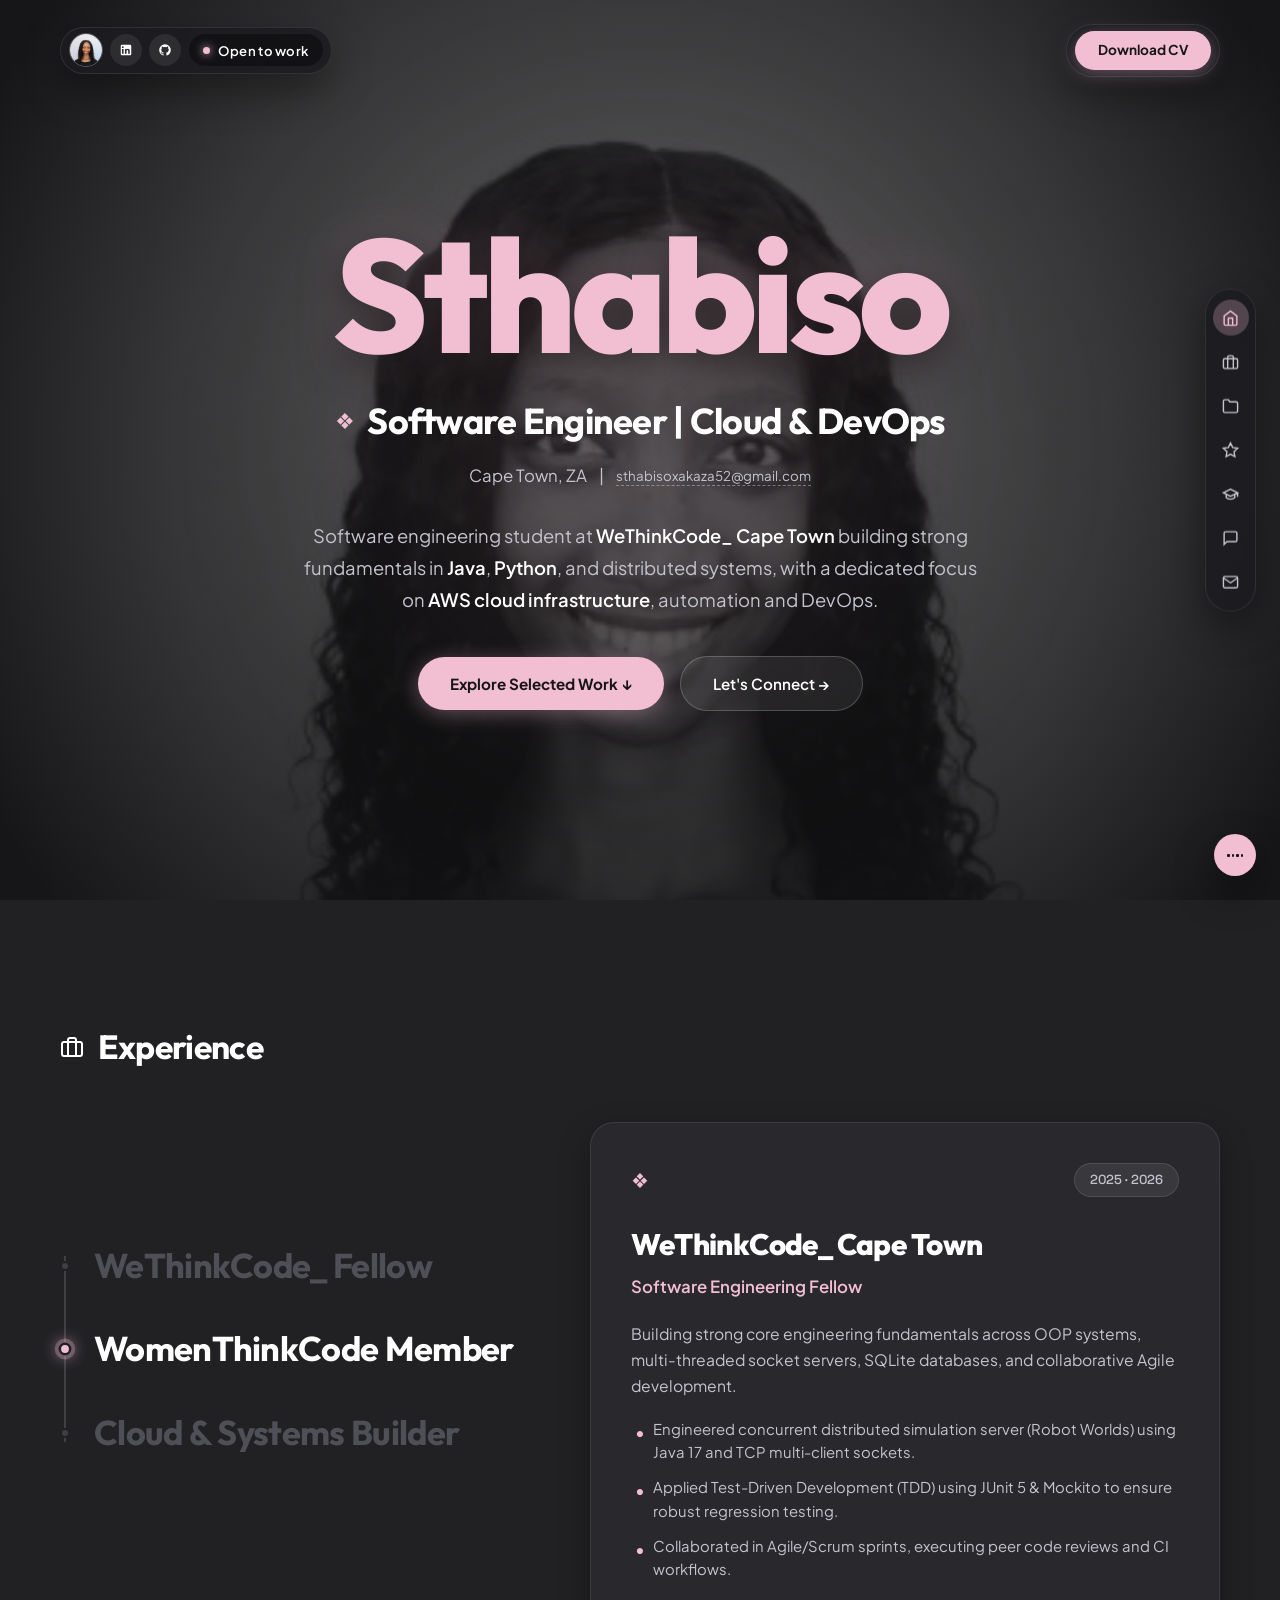
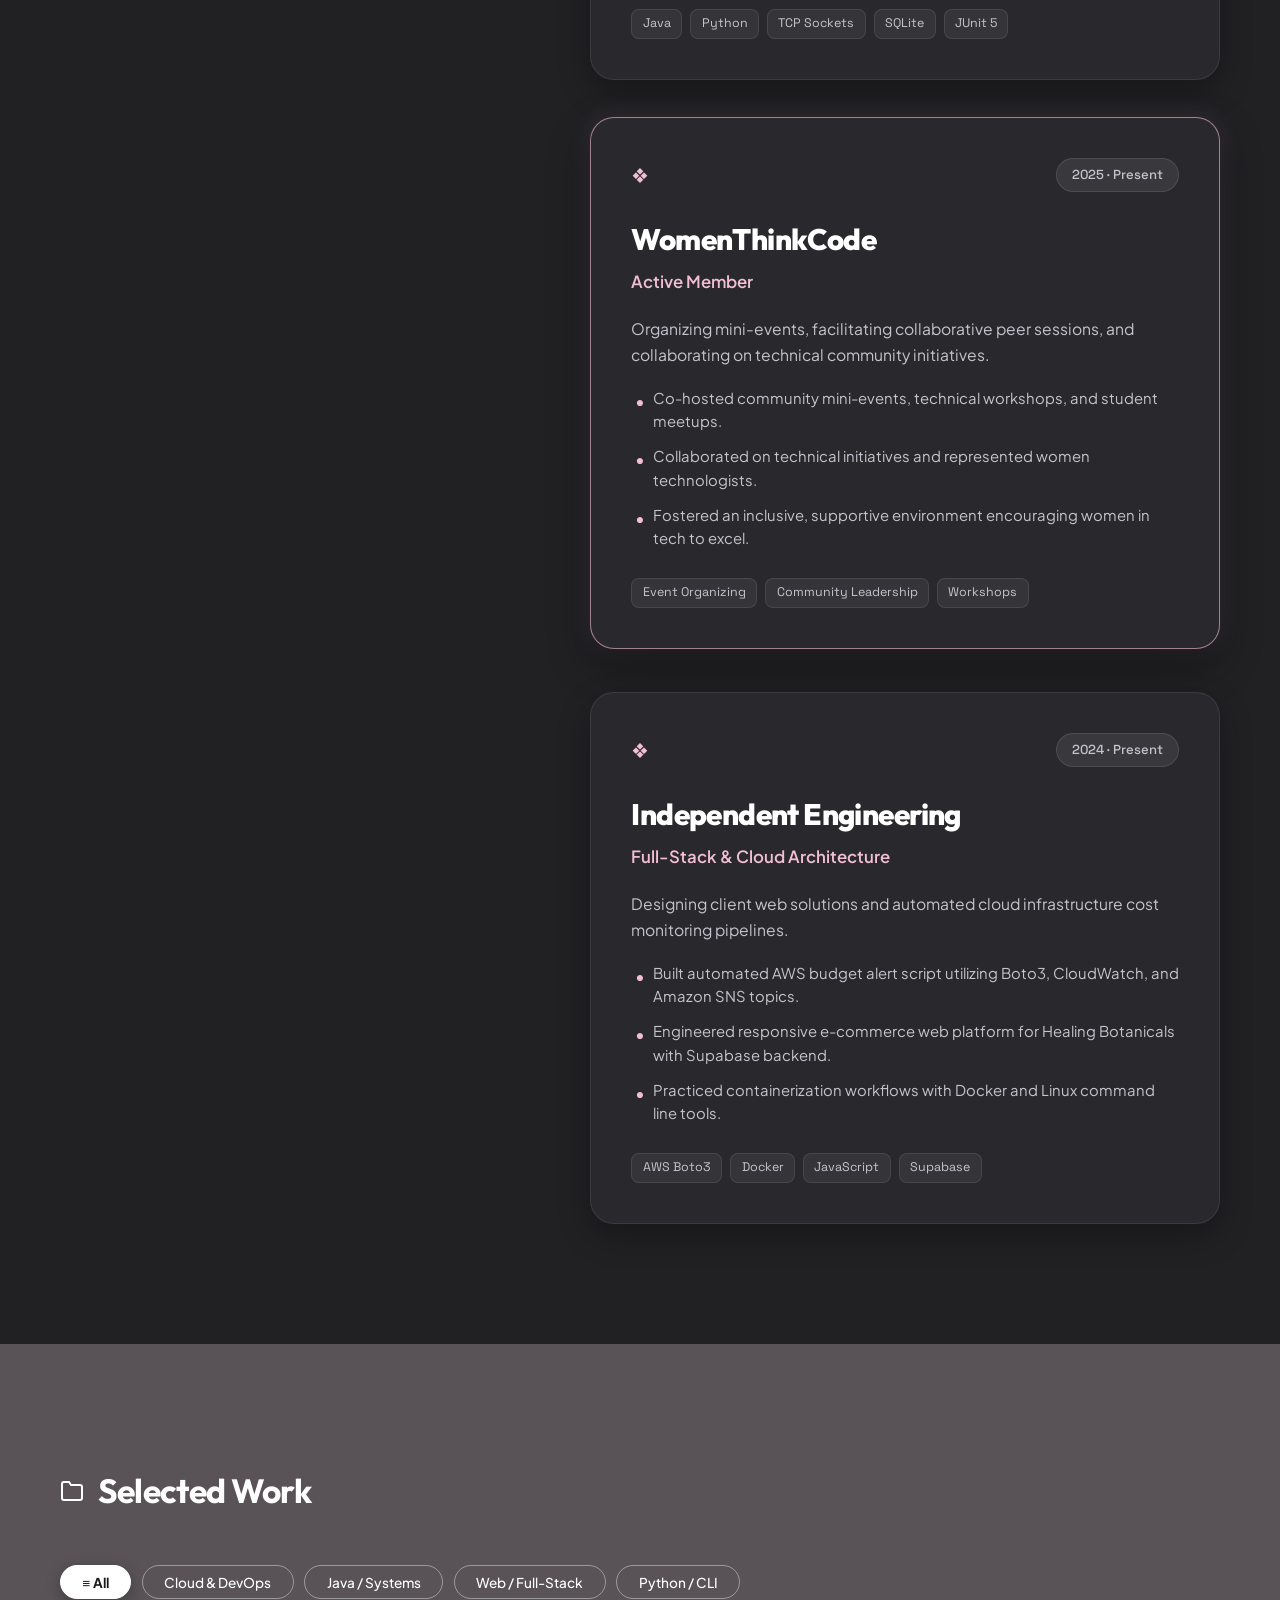
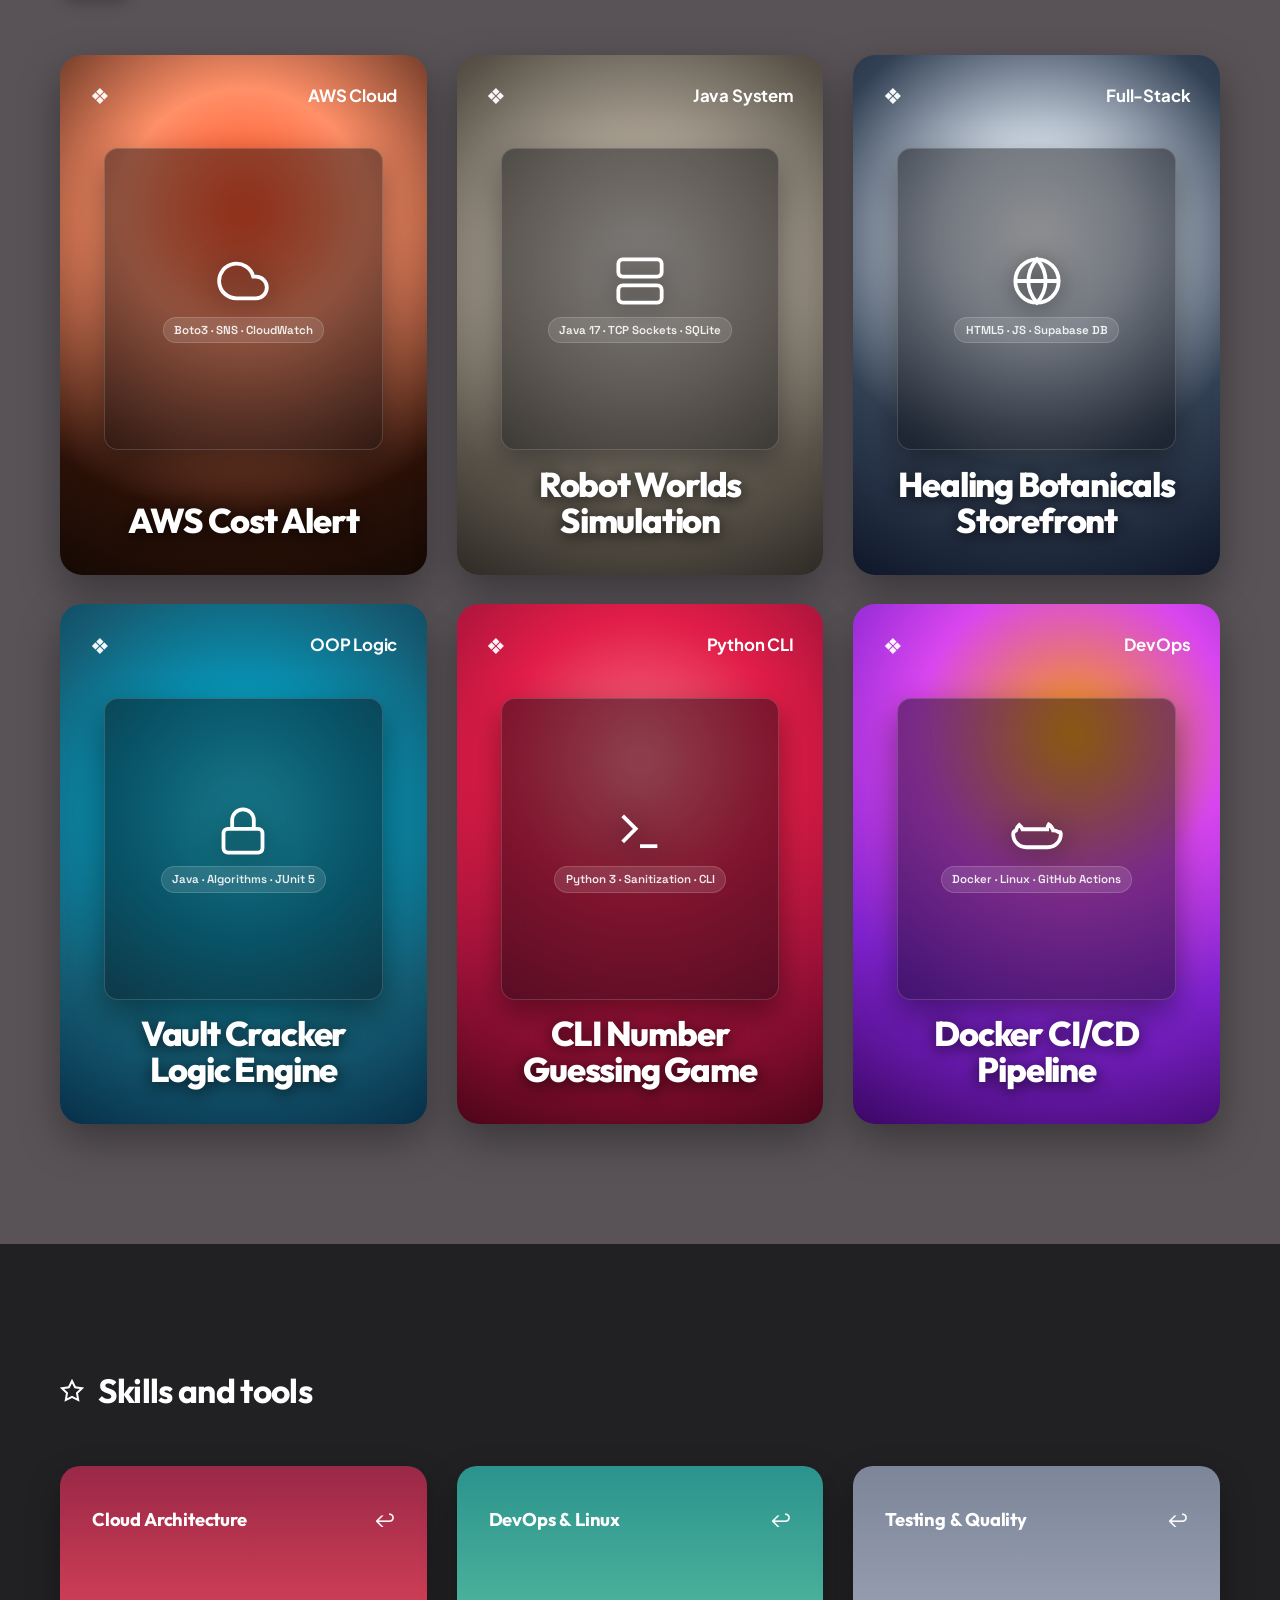
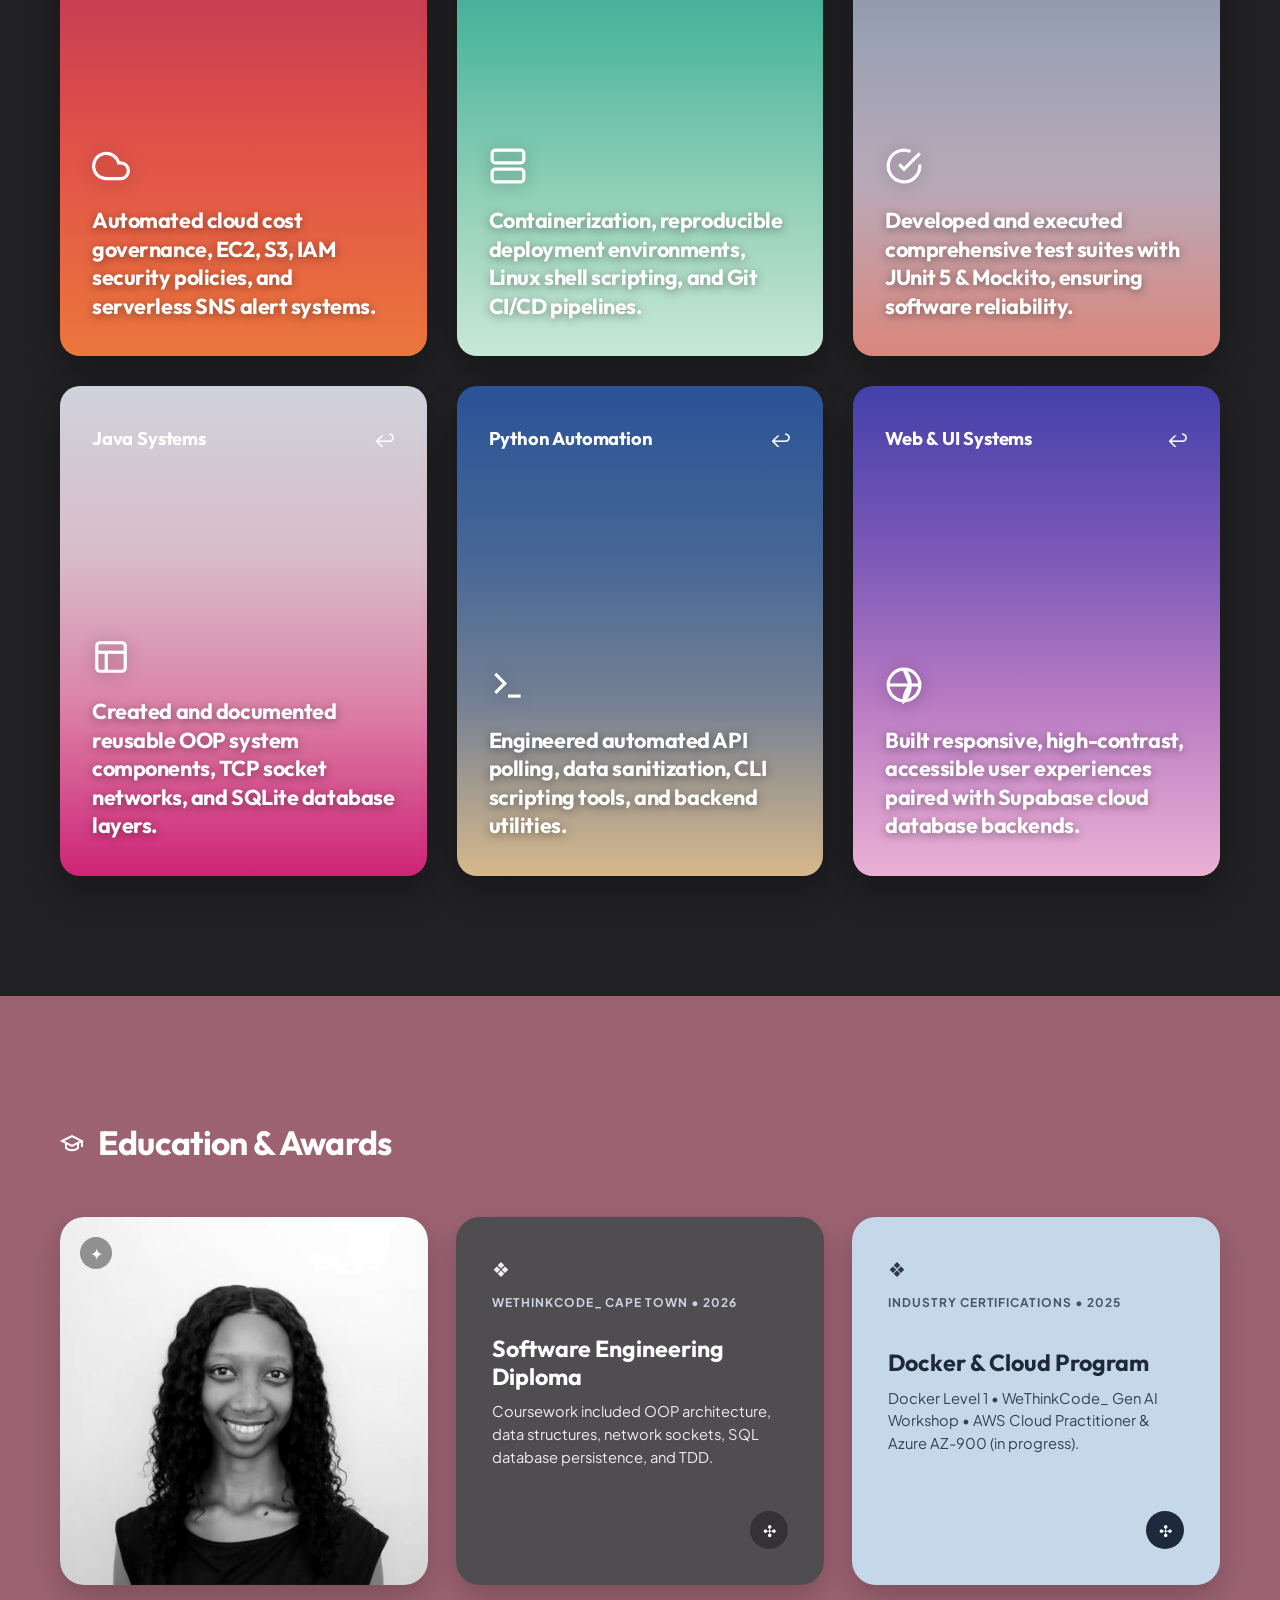
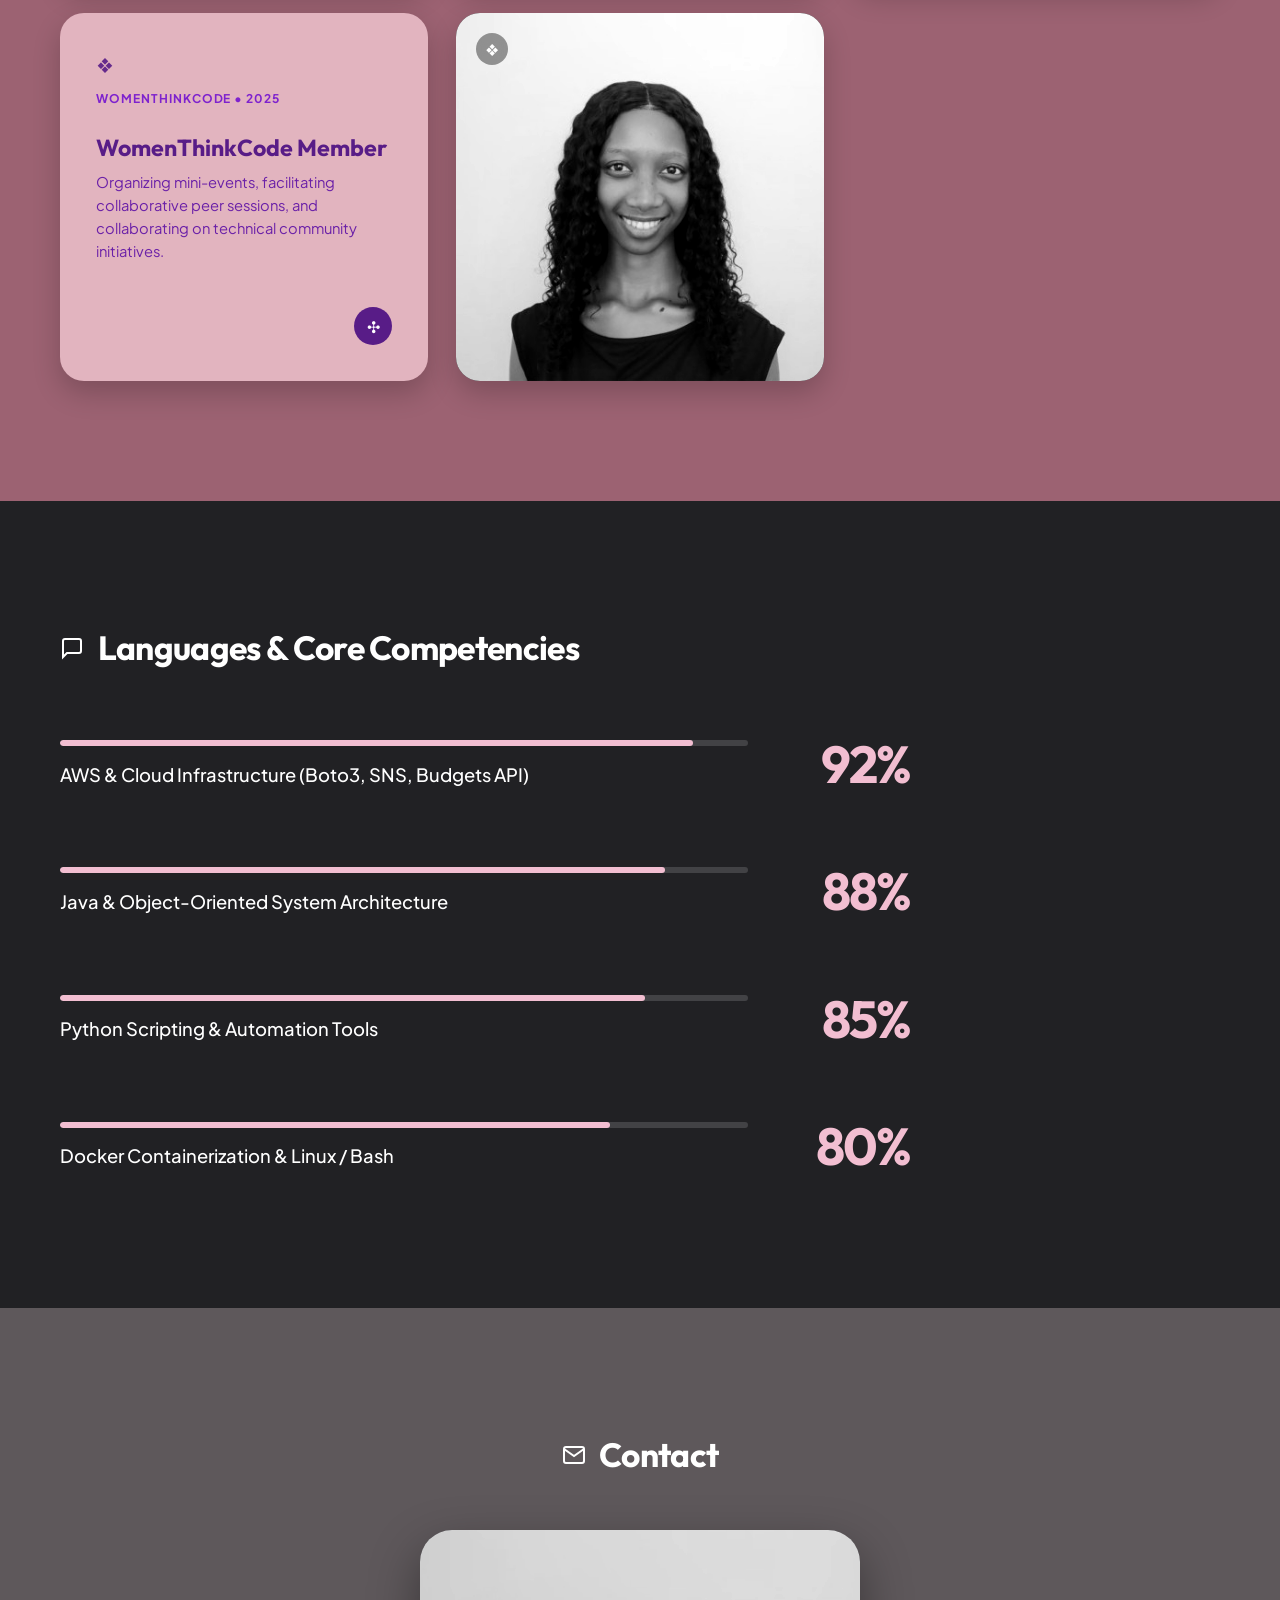
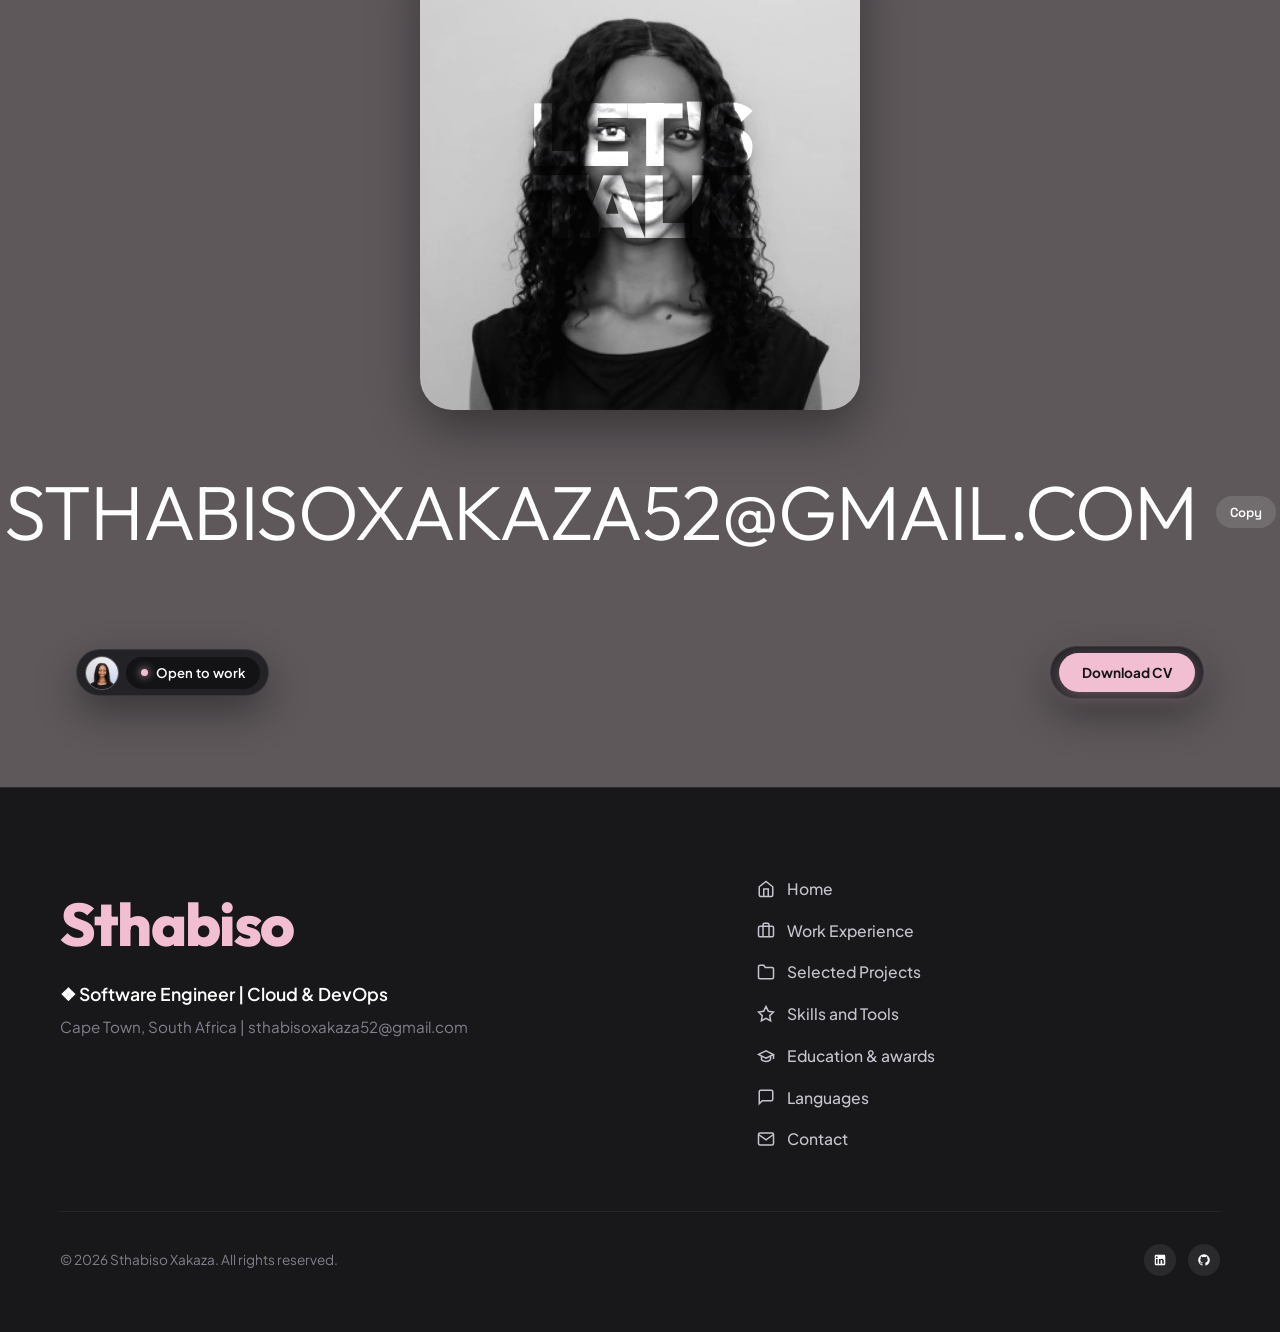
==== new-site/index.html @ d65db17c "updated portfolio" ====
<!DOCTYPE html>
<html lang="en">
<head>
  <meta charset="UTF-8">
  <meta name="viewport" content="width=device-width, initial-scale=1.0">
  <title>Sthabiso Xakaza | Software Engineer & Cloud Developer</title>
  <meta name="description" content="Portfolio of Sthabiso Xakaza - Software Engineer specializing in Cloud Infrastructure, AWS, Java Systems and DevOps automation. Based in Cape Town, South Africa.">
  
  <link rel="stylesheet" href="css/variables.css">
  <link rel="stylesheet" href="css/layout.css">
  <link rel="stylesheet" href="css/hero.css">
  <link rel="stylesheet" href="css/experience.css">
  <link rel="stylesheet" href="css/projects.css">
  <link rel="stylesheet" href="css/skills.css">
  <link rel="stylesheet" href="css/education.css">
  <link rel="stylesheet" href="css/contact.css">
  <link rel="stylesheet" href="css/modal.css">
</head>
<body>

  <!-- Floating Top Navigation matching ref-imgs -->
  <nav class="floating-top-nav" aria-label="Main Navigation">
    <div class="nav-pill-left">
      <a href="#hero" class="nav-avatar-link" title="Sthabiso Xakaza">
        <img src="my-imgs/Linkedin pic.jpg" alt="Sthabiso Xakaza" class="nav-avatar-img">
      </a>
      <a href="https://www.linkedin.com/in/sthabiso-xakaza-390000353" target="_blank" rel="noopener noreferrer" class="nav-circle-btn" title="LinkedIn" aria-label="LinkedIn">
        <svg viewBox="0 0 24 24" fill="currentColor"><path d="M19 3a2 2 0 0 1 2 2v14a2 2 0 0 1-2 2H5a2 2 0 0 1-2-2V5a2 2 0 0 1 2-2h14m-.5 15.5v-5.3a3.26 3.26 0 0 0-3.26-3.26c-.85 0-1.84.52-2.28 1.3v-1.11h-2.79v8.37h2.79v-4.93c0-.77.62-1.4 1.39-1.4a1.4 1.4 0 0 1 1.4 1.4v4.93h2.75M6.46 8.76a1.64 1.64 0 1 0 0-3.28 1.64 1.64 0 0 0 0 3.28m1.39 9.74v-8.37H5.07v8.37h2.78z"/></svg>
      </a>
      <a href="https://www.github.com/sthabisoxakaza52" target="_blank" rel="noopener noreferrer" class="nav-circle-btn" title="GitHub" aria-label="GitHub">
        <svg viewBox="0 0 24 24" fill="currentColor"><path d="M12 2A10 10 0 0 0 2 12c0 4.42 2.87 8.17 6.84 9.5.5.08.66-.23.66-.5v-1.69c-2.77.6-3.36-1.34-3.36-1.34-.46-1.16-1.11-1.47-1.11-1.47-.91-.62.07-.6.07-.6 1 .07 1.53 1.03 1.53 1.03.87 1.52 2.34 1.07 2.91.83.1-.65.35-1.09.63-1.34-2.22-.25-4.55-1.11-4.55-4.92 0-1.11.38-2 1.03-2.71-.1-.25-.45-1.29.1-2.64 0 0 .84-.27 2.75 1.02.79-.22 1.65-.33 2.5-.33.85 0 1.71.11 2.5.33 1.91-1.29 2.75-1.02 2.75-1.02.55 1.35.2 2.39.1 2.64.65.71 1.03 1.6 1.03 2.71 0 3.82-2.34 4.66-4.57 4.91.36.31.69.92.69 1.85V21c0 .27.16.59.67.5C19.14 20.16 22 16.42 22 12A10 10 0 0 0 12 2z"/></svg>
      </a>
      <div class="status-pill">
        <span class="status-dot"></span>
        <span>Open to work</span>
      </div>
    </div>

    <div class="nav-pill-right">
      <a href="cv/Sthabiso_Alondwe_Xakaza_CV (2).pdf" download="Sthabiso_Xakaza_CV.pdf" class="btn-cv-download" id="top-download-cv">
        <span>Download CV</span>
      </a>
    </div>
  </nav>

  <!-- Right Floating Vertical Dock matching ref-imgs -->
  <aside class="floating-vertical-dock" aria-label="Quick Page Navigation">
    <a href="#hero" class="dock-item active" aria-label="Hero">
      <svg viewBox="0 0 24 24" fill="none" stroke="currentColor" stroke-width="2"><path d="M3 9l9-7 9 7v11a2 2 0 0 1-2 2H5a2 2 0 0 1-2-2z"></path><polyline points="9 22 9 12 15 12 15 22"></polyline></svg>
      <span class="dock-tooltip">Home</span>
    </a>
    <a href="#experience" class="dock-item" aria-label="Experience">
      <svg viewBox="0 0 24 24" fill="none" stroke="currentColor" stroke-width="2"><rect x="2" y="7" width="20" height="14" rx="2" ry="2"></rect><path d="M16 21V5a2 2 0 0 0-2-2h-4a2 2 0 0 0-2 2v16"></path></svg>
      <span class="dock-tooltip">Work Experience</span>
    </a>
    <a href="#projects" class="dock-item" aria-label="Selected Work">
      <svg viewBox="0 0 24 24" fill="none" stroke="currentColor" stroke-width="2"><path d="M22 19a2 2 0 0 1-2 2H4a2 2 0 0 1-2-2V5a2 2 0 0 1 2-2h5l2 3h9a2 2 0 0 1 2 2z"></path></svg>
      <span class="dock-tooltip">Selected Projects</span>
    </a>
    <a href="#skills" class="dock-item" aria-label="Skills & Tools">
      <svg viewBox="0 0 24 24" fill="none" stroke="currentColor" stroke-width="2"><polygon points="12 2 15.09 8.26 22 9.27 17 14.14 18.18 21.02 12 17.77 5.82 21.02 7 14.14 2 9.27 8.91 8.26 12 2"></polygon></svg>
      <span class="dock-tooltip">Skills and Tools</span>
    </a>
    <a href="#education" class="dock-item" aria-label="Education & Awards">
      <svg viewBox="0 0 24 24" fill="none" stroke="currentColor" stroke-width="2"><path d="M22 10v6M2 10l10-5 10 5-10 5z"></path><path d="M6 12v5c3 3 9 3 12 0v-5"></path></svg>
      <span class="dock-tooltip">Education and awards</span>
    </a>
    <a href="#languages" class="dock-item" aria-label="Languages">
      <svg viewBox="0 0 24 24" fill="none" stroke="currentColor" stroke-width="2"><path d="M21 15a2 2 0 0 1-2 2H7l-4 4V5a2 2 0 0 1 2-2h14a2 2 0 0 1 2 2z"></path></svg>
      <span class="dock-tooltip">Languages</span>
    </a>
    <a href="#contact" class="dock-item" aria-label="Contact">
      <svg viewBox="0 0 24 24" fill="none" stroke="currentColor" stroke-width="2"><path d="M4 4h16c1.1 0 2 .9 2 2v12c0 1.1-.9 2-2 2H4c-1.1 0-2-.9-2-2V6c0-1.1.9-2 2-2z"></path><polyline points="22,6 12,13 2,6"></polyline></svg>
      <span class="dock-tooltip">Contact</span>
    </a>
  </aside>

  <!-- Bottom Floating Audio Equalizer -->
  <button id="ambient-audio-btn" class="floating-bottom-ctrl audio-muted" title="Play Ambient Sound" aria-label="Toggle Sound">
    <div class="audio-waves">
      <div class="audio-bar"></div>
      <div class="audio-bar"></div>
      <div class="audio-bar"></div>
      <div class="audio-bar"></div>
    </div>
  </button>

  <div class="page-wrapper">
    
    <!-- 1. Hero Section -->
    <section id="hero" class="hero-section section-hero">
      <div class="hero-portrait-bg">
        <img src="my-imgs/Linkedin pic.jpg" alt="Sthabiso Xakaza">
      </div>
      <div class="hero-ambient-glow"></div>
      <div class="content-container">
        <div class="hero-content">
          <h1 class="hero-brand-title">Sthabiso</h1>
          <div class="hero-role-line">
            <span class="hero-motif-star">❖</span>
            <h2 class="hero-role-text">Software Engineer | Cloud & DevOps</h2>
          </div>
          <div class="hero-location-line">
            <span>Cape Town, ZA</span>
            <span>|</span>
            <button class="hero-email-btn copy-email-btn" title="Click to copy email">sthabisoxakaza52@gmail.com</button>
          </div>
          <p class="hero-desc">
            Software engineering student at <strong>WeThinkCode_ Cape Town</strong> building strong fundamentals in <strong>Java</strong>, <strong>Python</strong>, and distributed systems, with a dedicated focus on <strong>AWS cloud infrastructure</strong>, automation and DevOps.
          </p>
          <div class="hero-cta-row">
            <a href="#projects" class="btn-hero-solid">Explore Selected Work ↓</a>
            <a href="#contact" class="btn-hero-outline">Let's Connect →</a>
          </div>
        </div>
      </div>
    </section>

    <!-- 2. Experience Section -->
    <section id="experience" class="section-experience">
      <div class="content-container">
        <div class="section-header">
          <span class="section-icon">
            <svg viewBox="0 0 24 24"><rect x="2" y="7" width="20" height="14" rx="2" ry="2"></rect><path d="M16 21V5a2 2 0 0 0-2-2h-4a2 2 0 0 0-2 2v16"></path></svg>
          </span>
          <h2 class="section-title">Experience</h2>
        </div>

        <div class="experience-grid-layout">
          <!-- Left Connected Timeline Rail -->
          <div class="exp-timeline-wrapper">
            <div class="exp-timeline-rail"></div>
            <div class="exp-roles-list">
              <button class="exp-role-item active" data-target-card="exp-wtc">
                <span class="exp-role-dot"></span>
                <span class="exp-role-title">WeThinkCode_ Fellow</span>
              </button>
              <button class="exp-role-item" data-target-card="exp-women">
                <span class="exp-role-dot"></span>
                <span class="exp-role-title">WomenThinkCode Member</span>
              </button>
              <button class="exp-role-item" data-target-card="exp-cloud">
                <span class="exp-role-dot"></span>
                <span class="exp-role-title">Cloud & Systems Builder</span>
              </button>
            </div>
          </div>

          <!-- Right Cards Column -->
          <div class="exp-cards-container">
            <div id="exp-wtc" class="exp-card highlighted">
              <div class="exp-card-header">
                <span class="exp-card-motif">❖</span>
                <span class="exp-date-pill">2025 · 2026</span>
              </div>
              <h3 class="exp-company-title">WeThinkCode_ Cape Town</h3>
              <p class="exp-role-subtitle">Software Engineering Fellow</p>
              <p class="exp-desc">Building strong core engineering fundamentals across OOP systems, multi-threaded socket servers, SQLite databases, and collaborative Agile development.</p>
              <ul class="exp-list">
                <li>Engineered concurrent distributed simulation server (Robot Worlds) using Java 17 and TCP multi-client sockets.</li>
                <li>Applied Test-Driven Development (TDD) using JUnit 5 & Mockito to ensure robust regression testing.</li>
                <li>Collaborated in Agile/Scrum sprints, executing peer code reviews and CI workflows.</li>
              </ul>
              <div class="exp-tags-row">
                <span class="exp-tag-pill">Java</span><span class="exp-tag-pill">Python</span><span class="exp-tag-pill">TCP Sockets</span><span class="exp-tag-pill">SQLite</span><span class="exp-tag-pill">JUnit 5</span>
              </div>
            </div>

            <div id="exp-women" class="exp-card">
              <div class="exp-card-header">
                <span class="exp-card-motif">❖</span>
                <span class="exp-date-pill">2025 · Present</span>
              </div>
              <h3 class="exp-company-title">WomenThinkCode</h3>
              <p class="exp-role-subtitle">Active Member</p>
              <p class="exp-desc">Organizing mini-events, facilitating collaborative peer sessions, and collaborating on technical community initiatives.</p>
              <ul class="exp-list">
                <li>Co-hosted community mini-events, technical workshops, and student meetups.</li>
                <li>Collaborated on technical initiatives and represented women technologists.</li>
                <li>Fostered an inclusive, supportive environment encouraging women in tech to excel.</li>
              </ul>
              <div class="exp-tags-row">
                <span class="exp-tag-pill">Event Organizing</span><span class="exp-tag-pill">Community Leadership</span><span class="exp-tag-pill">Workshops</span>
              </div>
            </div>

            <div id="exp-cloud" class="exp-card">
              <div class="exp-card-header">
                <span class="exp-card-motif">❖</span>
                <span class="exp-date-pill">2024 · Present</span>
              </div>
              <h3 class="exp-company-title">Independent Engineering</h3>
              <p class="exp-role-subtitle">Full-Stack & Cloud Architecture</p>
              <p class="exp-desc">Designing client web solutions and automated cloud infrastructure cost monitoring pipelines.</p>
              <ul class="exp-list">
                <li>Built automated AWS budget alert script utilizing Boto3, CloudWatch, and Amazon SNS topics.</li>
                <li>Engineered responsive e-commerce web platform for Healing Botanicals with Supabase backend.</li>
                <li>Practiced containerization workflows with Docker and Linux command line tools.</li>
              </ul>
              <div class="exp-tags-row">
                <span class="exp-tag-pill">AWS Boto3</span><span class="exp-tag-pill">Docker</span><span class="exp-tag-pill">JavaScript</span><span class="exp-tag-pill">Supabase</span>
              </div>
            </div>
          </div>
        </div>
      </div>
    </section>

    <!-- 3. Selected Work Section -->
    <section id="projects" class="section-projects">
      <div class="content-container">
        <div class="section-header">
          <span class="section-icon">
            <svg viewBox="0 0 24 24"><path d="M22 19a2 2 0 0 1-2 2H4a2 2 0 0 1-2-2V5a2 2 0 0 1 2-2h5l2 3h9a2 2 0 0 1 2 2z"></path></svg>
          </span>
          <h2 class="section-title">Selected Work</h2>
        </div>

        <div class="projects-filter-bar" role="tablist">
          <button class="filter-pill active" data-filter="all">≡ All</button>
          <button class="filter-pill" data-filter="cloud">Cloud & DevOps</button>
          <button class="filter-pill" data-filter="java">Java / Systems</button>
          <button class="filter-pill" data-filter="web">Web / Full-Stack</button>
          <button class="filter-pill" data-filter="python">Python / CLI</button>
        </div>

        <div class="projects-poster-grid" id="projects-grid"></div>
      </div>
    </section>

    <!-- 4. Skills and Tools Section -->
    <section id="skills" class="section-skills">
      <div class="content-container">
        <div class="section-header">
          <span class="section-icon">
            <svg viewBox="0 0 24 24"><polygon points="12 2 15.09 8.26 22 9.27 17 14.14 18.18 21.02 12 17.77 5.82 21.02 7 14.14 2 9.27 8.91 8.26 12 2"></polygon></svg>
          </span>
          <h2 class="section-title">Skills and tools</h2>
        </div>
        <div class="skills-bento-grid" id="skills-grid"></div>
      </div>
    </section>

    <!-- 5. Education & Awards Section -->
    <section id="education" class="section-education">
      <div class="content-container">
        <div class="section-header">
          <span class="section-icon">
            <svg viewBox="0 0 24 24"><path d="M22 10v6M2 10l10-5 10 5-10 5z"></path><path d="M6 12v5c3 3 9 3 12 0v-5"></path></svg>
          </span>
          <h2 class="section-title">Education & Awards</h2>
        </div>

        <div class="edu-bento-grid">
          <div class="edu-card edu-photo-box">
            <div class="edu-photo-motif-badge">✦</div>
            <img src="my-imgs/Linkedin pic.jpg" alt="Sthabiso Xakaza">
          </div>

          <div class="edu-card edu-card-slate">
            <div class="edu-card-top">
              <span class="edu-top-motif">❖</span>
              <span class="edu-org-title">WeThinkCode_ Cape Town &bull; 2026</span>
            </div>
            <div class="edu-card-body">
              <h3 class="edu-card-title">Software Engineering Diploma</h3>
              <p class="edu-card-desc">Coursework included OOP architecture, data structures, network sockets, SQL database persistence, and TDD.</p>
            </div>
            <div class="edu-card-bottom"><div class="edu-cluster-icon">✣</div></div>
          </div>

          <div class="edu-card edu-card-blue">
            <div class="edu-card-top">
              <span class="edu-top-motif">❖</span>
              <span class="edu-org-title">Industry Certifications &bull; 2025</span>
            </div>
            <div class="edu-card-body">
              <h3 class="edu-card-title" style="color:#1e293b;">Docker & Cloud Program</h3>
              <p class="edu-card-desc">Docker Level 1 &bull; WeThinkCode_ Gen AI Workshop &bull; AWS Cloud Practitioner & Azure AZ-900 (in progress).</p>
            </div>
            <div class="edu-card-bottom"><div class="edu-cluster-icon">✣</div></div>
          </div>

          <div class="edu-card edu-card-pink">
            <div class="edu-card-top">
              <span class="edu-top-motif">❖</span>
              <span class="edu-org-title">WomenThinkCode &bull; 2025</span>
            </div>
            <div class="edu-card-body">
              <h3 class="edu-card-title">WomenThinkCode Member</h3>
              <p class="edu-card-desc">Organizing mini-events, facilitating collaborative peer sessions, and collaborating on technical community initiatives.</p>
            </div>
            <div class="edu-card-bottom"><div class="edu-cluster-icon">✣</div></div>
          </div>

          <div class="edu-card edu-photo-box">
            <div class="edu-photo-motif-badge">❖</div>
            <img src="my-imgs/Linkedin pic.jpg" alt="Sthabiso Xakaza">
          </div>
        </div>
      </div>
    </section>

    <!-- 6. Languages Section -->
    <section id="languages" class="section-languages">
      <div class="content-container">
        <div class="section-header">
          <span class="section-icon">
            <svg viewBox="0 0 24 24"><path d="M21 15a2 2 0 0 1-2 2H7l-4 4V5a2 2 0 0 1 2-2h14a2 2 0 0 1 2 2z"></path></svg>
          </span>
          <h2 class="section-title">Languages & Core Competencies</h2>
        </div>

        <div class="languages-list">
          <div class="lang-item">
            <div class="lang-left">
              <div class="lang-bar-track"><div class="lang-bar-fill" data-percentage="92%"></div></div>
              <span class="lang-label">AWS & Cloud Infrastructure (Boto3, SNS, Budgets API)</span>
            </div>
            <div class="lang-score">92%</div>
          </div>

          <div class="lang-item">
            <div class="lang-left">
              <div class="lang-bar-track"><div class="lang-bar-fill" data-percentage="88%"></div></div>
              <span class="lang-label">Java & Object-Oriented System Architecture</span>
            </div>
            <div class="lang-score">88%</div>
          </div>

          <div class="lang-item">
            <div class="lang-left">
              <div class="lang-bar-track"><div class="lang-bar-fill" data-percentage="85%"></div></div>
              <span class="lang-label">Python Scripting & Automation Tools</span>
            </div>
            <div class="lang-score">85%</div>
          </div>

          <div class="lang-item">
            <div class="lang-left">
              <div class="lang-bar-track"><div class="lang-bar-fill" data-percentage="80%"></div></div>
              <span class="lang-label">Docker Containerization & Linux / Bash</span>
            </div>
            <div class="lang-score">80%</div>
          </div>
        </div>
      </div>
    </section>

    <!-- 7. Contact Section -->
    <section id="contact" class="section-contact">
      <div class="content-container">
        <div class="section-header" style="justify-content: center;">
          <span class="section-icon">
            <svg viewBox="0 0 24 24"><path d="M4 4h16c1.1 0 2 .9 2 2v12c0 1.1-.9 2-2 2H4c-1.1 0-2-.9-2-2V6c0-1.1.9-2 2-2z"></path><polyline points="22,6 12,13 2,6"></polyline></svg>
          </span>
          <h2 class="section-title">Contact</h2>
        </div>

        <div class="contact-layout-wrapper">
          <div class="contact-talk-poster">
            <img src="my-imgs/Linkedin pic.jpg" alt="Sthabiso Xakaza" class="contact-talk-photo">
            <div class="contact-talk-overlay">
              <div class="contact-talk-title">LET'S<br>TALK</div>
            </div>
          </div>

          <div class="contact-email-cta copy-email-btn" title="Click to copy email address">
            <span class="contact-email-text">STHABISOXAKAZA52@GMAIL.COM</span>
            <span class="contact-copy-badge">Copy</span>
          </div>

          <div class="contact-floating-bar">
            <div class="nav-pill-left">
              <a href="#hero" class="nav-avatar-link">
                <img src="my-imgs/Linkedin pic.jpg" alt="Sthabiso Xakaza" class="nav-avatar-img">
              </a>
              <div class="status-pill">
                <span class="status-dot"></span>
                <span>Open to work</span>
              </div>
            </div>
            <div class="nav-pill-right">
              <a href="cv/Sthabiso_Alondwe_Xakaza_CV (2).pdf" download="Sthabiso_Xakaza_CV.pdf" class="btn-cv-download">
                <span>Download CV</span>
              </a>
            </div>
          </div>
        </div>
      </div>
    </section>

    <!-- Footer -->
    <footer class="site-footer">
      <div class="content-container">
        <div class="footer-content">
          <div class="footer-brand">
            <h2>Sthabiso</h2>
            <p class="footer-subtitle">❖ Software Engineer | Cloud & DevOps</p>
            <p class="footer-meta">Cape Town, South Africa | sthabisoxakaza52@gmail.com</p>
          </div>
          <div class="footer-nav">
            <ul class="footer-nav-list">
              <li><a href="#hero" class="footer-nav-link"><svg viewBox="0 0 24 24"><path d="M3 9l9-7 9 7v11a2 2 0 0 1-2 2H5a2 2 0 0 1-2-2z"></path><polyline points="9 22 9 12 15 12 15 22"></polyline></svg> Home</a></li>
              <li><a href="#experience" class="footer-nav-link"><svg viewBox="0 0 24 24"><rect x="2" y="7" width="20" height="14" rx="2" ry="2"></rect><path d="M16 21V5a2 2 0 0 0-2-2h-4a2 2 0 0 0-2 2v16"></path></svg> Work Experience</a></li>
              <li><a href="#projects" class="footer-nav-link"><svg viewBox="0 0 24 24"><path d="M22 19a2 2 0 0 1-2 2H4a2 2 0 0 1-2-2V5a2 2 0 0 1 2-2h5l2 3h9a2 2 0 0 1 2 2z"></path></svg> Selected Projects</a></li>
              <li><a href="#skills" class="footer-nav-link"><svg viewBox="0 0 24 24"><polygon points="12 2 15.09 8.26 22 9.27 17 14.14 18.18 21.02 12 17.77 5.82 21.02 7 14.14 2 9.27 8.91 8.26 12 2"></polygon></svg> Skills and Tools</a></li>
              <li><a href="#education" class="footer-nav-link"><svg viewBox="0 0 24 24"><path d="M22 10v6M2 10l10-5 10 5-10 5z"></path><path d="M6 12v5c3 3 9 3 12 0v-5"></path></svg> Education & awards</a></li>
              <li><a href="#languages" class="footer-nav-link"><svg viewBox="0 0 24 24"><path d="M21 15a2 2 0 0 1-2 2H7l-4 4V5a2 2 0 0 1 2-2h14a2 2 0 0 1 2 2z"></path></svg> Languages</a></li>
              <li><a href="#contact" class="footer-nav-link"><svg viewBox="0 0 24 24"><path d="M4 4h16c1.1 0 2 .9 2 2v12c0 1.1-.9 2-2 2H4c-1.1 0-2-.9-2-2V6c0-1.1.9-2 2-2z"></path><polyline points="22,6 12,13 2,6"></polyline></svg> Contact</a></li>
            </ul>
          </div>
        </div>
        <div class="footer-bottom">
          <span>&copy; 2026 Sthabiso Xakaza. All rights reserved.</span>
          <div class="footer-socials">
            <a href="https://www.linkedin.com/in/sthabiso-xakaza-390000353" target="_blank" rel="noopener noreferrer" class="nav-circle-btn" title="LinkedIn">
              <svg viewBox="0 0 24 24" fill="currentColor"><path d="M19 3a2 2 0 0 1 2 2v14a2 2 0 0 1-2 2H5a2 2 0 0 1-2-2V5a2 2 0 0 1 2-2h14m-.5 15.5v-5.3a3.26 3.26 0 0 0-3.26-3.26c-.85 0-1.84.52-2.28 1.3v-1.11h-2.79v8.37h2.79v-4.93c0-.77.62-1.4 1.39-1.4a1.4 1.4 0 0 1 1.4 1.4v4.93h2.75M6.46 8.76a1.64 1.64 0 1 0 0-3.28 1.64 1.64 0 0 0 0 3.28m1.39 9.74v-8.37H5.07v8.37h2.78z"/></svg>
            </a>
            <a href="https://www.github.com/sthabisoxakaza52" target="_blank" rel="noopener noreferrer" class="nav-circle-btn" title="GitHub">
              <svg viewBox="0 0 24 24" fill="currentColor"><path d="M12 2A10 10 0 0 0 2 12c0 4.42 2.87 8.17 6.84 9.5.5.08.66-.23.66-.5v-1.69c-2.77.6-3.36-1.34-3.36-1.34-.46-1.16-1.11-1.47-1.11-1.47-.91-.62.07-.6.07-.6 1 .07 1.53 1.03 1.53 1.03.87 1.52 2.34 1.07 2.91.83.1-.65.35-1.09.63-1.34-2.22-.25-4.55-1.11-4.55-4.92 0-1.11.38-2 1.03-2.71-.1-.25-.45-1.29.1-2.64 0 0 .84-.27 2.75 1.02.79-.22 1.65-.33 2.5-.33.85 0 1.71.11 2.5.33 1.91-1.29 2.75-1.02 2.75-1.02.55 1.35.2 2.39.1 2.64.65.71 1.03 1.6 1.03 2.71 0 3.82-2.34 4.66-4.57 4.91.36.31.69.92.69 1.85V21c0 .27.16.59.67.5C19.14 20.16 22 16.42 22 12A10 10 0 0 0 12 2z"/></svg>
            </a>
          </div>
        </div>
      </div>
    </footer>
  </div>

  <!-- Project Details Modal -->
  <div id="project-modal" class="modal-backdrop" role="dialog" aria-modal="true" aria-labelledby="modal-title">
    <div class="modal-dialog">
      <button id="modal-close-btn" class="modal-close-btn" aria-label="Close modal">✕</button>
      <div class="modal-header">
        <span id="modal-category" class="modal-category-badge"></span>
        <h3 id="modal-title" class="modal-title"></h3>
      </div>
      <div class="modal-body">
        <p id="modal-desc" class="modal-desc"></p>
        <div class="modal-section-heading">Technologies Used</div>
        <div id="modal-tech" class="modal-tech-tags"></div>
        <div class="modal-section-heading">Key Highlights & Architecture</div>
        <ul id="modal-features" class="modal-features-list"></ul>
      </div>
      <div id="modal-actions" class="modal-footer"></div>
    </div>
  </div>

  <div id="copy-toast" class="copy-toast">Copied to clipboard!</div>

  <script src="js/projects-data.js"></script>
  <script src="js/projects.js"></script>
  <script src="js/interactions.js"></script>
  <script src="js/main.js"></script>
</body>
</html>
---- new-site/css/variables.css ----
/* ==========================================================================
   CSS Variables & Design Tokens - High-Fidelity Reference Matching
   ========================================================================== */

@import url('https://fonts.googleapis.com/css2?family=Italiana&family=Outfit:wght@300;400;500;600;700;800;900&family=Playfair+Display:ital,wght@0,600;0,700;0,800;0,900;1,600&family=Plus+Jakarta+Sans:wght@300;400;500;600;700;800&family=Space+Grotesk:wght@400;500;600;700&family=Syne:wght@700;800&display=swap');

:root {
  /* Section Background Palette (Framer Reference Fidelity) */
  --bg-hero: #161618;
  --bg-experience: #212124;
  --bg-projects: #595357;
  --bg-skills: #212124;
  --bg-education: #9c6272;
  --bg-languages: #212124;
  --bg-contact: #5e585b;
  --bg-footer: #18181b;

  /* Signature Pink / Dusty Rose Accents */
  --accent-pink: #f2bed1;
  --accent-pink-soft: #fce7ef;
  --accent-pink-dark: #d88fa5;
  --accent-pink-rgb: 242, 190, 209;

  /* Text Colors */
  --text-white: #ffffff;
  --text-primary: #f5f5f7;
  --text-secondary: #c4c4ce;
  --text-muted: #80808e;
  --text-dark: #161618;

  /* Card Colors */
  --card-dark: #29292d;
  --card-dark-hover: #313136;
  --card-edu-gray: #4f4d50;
  --card-edu-blue: #c4d8ea;
  --card-edu-pink: #e2b4bf;

  /* Borders & Shadows */
  --border-subtle: rgba(255, 255, 255, 0.09);
  --border-medium: rgba(255, 255, 255, 0.2);
  --border-active: rgba(242, 190, 209, 0.6);
  --shadow-card: 0 12px 32px rgba(0, 0, 0, 0.3);
  --shadow-floating: 0 16px 40px rgba(0, 0, 0, 0.4);

  /* Typography */
  --font-hero-name: 'Outfit', 'Syne', sans-serif;
  --font-brand: 'Outfit', sans-serif;
  --font-body: 'Plus Jakarta Sans', -apple-system, BlinkMacSystemFont, sans-serif;
  --font-mono: 'Space Grotesk', monospace;

  /* Radii */
  --radius-sm: 8px;
  --radius-md: 14px;
  --radius-lg: 24px;
  --radius-xl: 32px;
  --radius-pill: 9999px;
  --max-width: 1240px;

  /* Transitions */
  --ease-spring: cubic-bezier(0.16, 1, 0.3, 1);
  --ease-smooth: cubic-bezier(0.4, 0, 0.2, 1);
  --duration-fast: 0.2s;
  --duration-norm: 0.35s;
}

*, *::before, *::after {
  box-sizing: border-box;
  margin: 0;
  padding: 0;
}

html {
  scroll-behavior: smooth;
  font-size: 16px;
  color-scheme: dark;
}

body {
  background-color: var(--bg-hero);
  color: var(--text-primary);
  font-family: var(--font-body);
  line-height: 1.6;
  -webkit-font-smoothing: antialiased;
  -moz-osx-font-smoothing: grayscale;
  overflow-x: hidden;
}

::selection {
  background-color: var(--accent-pink);
  color: var(--text-dark);
}

::-webkit-scrollbar {
  width: 8px;
}
::-webkit-scrollbar-track {
  background: var(--bg-hero);
}
::-webkit-scrollbar-thumb {
  background: #333338;
  border-radius: 4px;
}
::-webkit-scrollbar-thumb:hover {
  background: var(--accent-pink-dark);
}

a {
  color: inherit;
  text-decoration: none;
}

button {
  cursor: pointer;
  border: none;
  background: none;
  font-family: inherit;
}

img {
  max-width: 100%;
  display: block;
}
---- new-site/css/layout.css ----
/* ==========================================================================
   Layout, Floating Navbar, Vertical Dock & Footer - High-Fidelity
   ========================================================================== */

.page-wrapper {
  position: relative;
  width: 100%;
  overflow-x: hidden;
}

.content-container {
  max-width: var(--max-width);
  margin: 0 auto;
  padding: 0 2.5rem;
  position: relative;
  z-index: 2;
}

@media (max-width: 768px) {
  .content-container {
    padding: 0 1.25rem;
  }
}

/* Floating Top Navigation */
.floating-top-nav {
  position: fixed;
  top: 1.5rem;
  left: 0;
  right: 0;
  z-index: 100;
  display: flex;
  justify-content: space-between;
  align-items: center;
  max-width: var(--max-width);
  margin: 0 auto;
  padding: 0 2.5rem;
  pointer-events: none;
}

@media (max-width: 768px) {
  .floating-top-nav {
    top: 1rem;
    padding: 0 1rem;
  }
}

.nav-pill-left,
.nav-pill-right {
  pointer-events: auto;
  display: flex;
  align-items: center;
  gap: 0.45rem;
  background: rgba(28, 28, 32, 0.88);
  backdrop-filter: blur(20px);
  -webkit-backdrop-filter: blur(20px);
  border: 1px solid var(--border-subtle);
  border-radius: var(--radius-pill);
  padding: 0.35rem 0.5rem;
  box-shadow: var(--shadow-floating);
  transition: transform var(--duration-fast);
}

.nav-avatar-link {
  display: block;
  width: 34px;
  height: 34px;
  border-radius: 50%;
  overflow: hidden;
  border: 1px solid rgba(255, 255, 255, 0.25);
  flex-shrink: 0;
}

.nav-avatar-img {
  width: 100%;
  height: 100%;
  object-fit: cover;
}

.nav-circle-btn {
  display: flex;
  align-items: center;
  justify-content: center;
  width: 32px;
  height: 32px;
  border-radius: 50%;
  background: rgba(255, 255, 255, 0.08);
  color: #ffffff;
  transition: all var(--duration-fast);
}

.nav-circle-btn:hover {
  background: rgba(255, 255, 255, 0.22);
  transform: translateY(-2px);
}

.nav-circle-btn svg {
  width: 14px;
  height: 14px;
}

.status-pill {
  display: inline-flex;
  align-items: center;
  gap: 0.5rem;
  padding: 0.35rem 0.9rem;
  border-radius: var(--radius-pill);
  background: rgba(18, 18, 22, 0.95);
  color: #ffffff;
  font-size: 0.82rem;
  font-weight: 600;
  letter-spacing: 0.02em;
}

.status-dot {
  width: 7px;
  height: 7px;
  border-radius: 50%;
  background-color: var(--accent-pink);
  box-shadow: 0 0 8px var(--accent-pink);
}

.btn-cv-download {
  display: inline-flex;
  align-items: center;
  padding: 0.55rem 1.45rem;
  border-radius: var(--radius-pill);
  background: var(--accent-pink);
  color: var(--text-dark);
  font-size: 0.85rem;
  font-weight: 700;
  transition: all var(--duration-fast);
  box-shadow: 0 4px 18px rgba(242, 190, 209, 0.35);
}

.btn-cv-download:hover {
  background: #ffffff;
  transform: translateY(-2px);
}

/* Floating Vertical Dock (Right Side) */
.floating-vertical-dock {
  position: fixed;
  right: 1.5rem;
  top: 50%;
  transform: translateY(-50%);
  z-index: 99;
  display: flex;
  flex-direction: column;
  gap: 0.5rem;
  background: rgba(28, 28, 32, 0.88);
  backdrop-filter: blur(20px);
  -webkit-backdrop-filter: blur(20px);
  border: 1px solid var(--border-subtle);
  border-radius: var(--radius-pill);
  padding: 0.65rem 0.4rem;
  box-shadow: var(--shadow-floating);
}

@media (max-width: 900px) {
  .floating-vertical-dock {
    display: none;
  }
}

.dock-item {
  position: relative;
  display: flex;
  align-items: center;
  justify-content: center;
  width: 36px;
  height: 36px;
  border-radius: 50%;
  color: var(--text-secondary);
  transition: all var(--duration-fast);
}

.dock-item:hover {
  color: #ffffff;
  background: rgba(255, 255, 255, 0.12);
  transform: scale(1.1);
}

.dock-item.active {
  background: rgba(242, 190, 209, 0.25);
  color: var(--accent-pink);
}

.dock-item svg {
  width: 17px;
  height: 17px;
}

.dock-tooltip {
  position: absolute;
  right: calc(100% + 12px);
  top: 50%;
  transform: translateY(-50%) translateX(6px);
  background: #1e1e22;
  color: #ffffff;
  font-size: 0.75rem;
  font-weight: 600;
  padding: 0.3rem 0.65rem;
  border-radius: 6px;
  white-space: nowrap;
  opacity: 0;
  pointer-events: none;
  border: 1px solid var(--border-subtle);
  transition: all var(--duration-fast);
}

.dock-item:hover .dock-tooltip {
  opacity: 1;
  transform: translateY(-50%) translateX(0);
}

/* Floating Audio Equalizer Button */
.floating-bottom-ctrl {
  position: fixed;
  bottom: 1.5rem;
  right: 1.5rem;
  z-index: 99;
  display: flex;
  align-items: center;
  justify-content: center;
  width: 42px;
  height: 42px;
  border-radius: 50%;
  background: var(--accent-pink);
  color: var(--text-dark);
  box-shadow: var(--shadow-floating);
  transition: all var(--duration-fast);
}

.floating-bottom-ctrl:hover {
  transform: scale(1.12);
  background: #ffffff;
}

.audio-waves {
  display: flex;
  align-items: center;
  gap: 2px;
  height: 14px;
}

.audio-bar {
  width: 2.5px;
  background: var(--text-dark);
  border-radius: 1px;
  animation: soundPulse 1.2s infinite ease-in-out alternate;
}

.audio-bar:nth-child(1) { height: 6px; animation-delay: 0.1s; }
.audio-bar:nth-child(2) { height: 14px; animation-delay: 0.3s; }
.audio-bar:nth-child(3) { height: 9px; animation-delay: 0.2s; }
.audio-bar:nth-child(4) { height: 13px; animation-delay: 0.4s; }

.audio-muted .audio-bar {
  animation: none;
  height: 3px !important;
}

@keyframes soundPulse {
  0% { transform: scaleY(0.3); }
  100% { transform: scaleY(1); }
}

/* Section Header Typography with White Vector SVG Icons */
.section-header {
  display: flex;
  align-items: center;
  gap: 0.85rem;
  margin-bottom: 3rem;
}

.section-icon {
  display: inline-flex;
  align-items: center;
  justify-content: center;
  color: #ffffff;
  flex-shrink: 0;
}

.section-icon svg {
  width: 24px;
  height: 24px;
  stroke: currentColor;
  stroke-width: 2;
  fill: none;
}

.section-title {
  font-family: var(--font-brand);
  font-size: 2.1rem;
  font-weight: 700;
  letter-spacing: -0.02em;
  color: #ffffff;
}

/* Section Background Themes */
.section-hero {
  background-color: var(--bg-hero);
}

.section-experience {
  background-color: var(--bg-experience);
  padding: 7.5rem 0;
}

.section-projects {
  background-color: var(--bg-projects);
  padding: 7.5rem 0;
}

.section-skills {
  background-color: var(--bg-skills);
  padding: 7.5rem 0;
}

.section-education {
  background-color: var(--bg-education);
  padding: 7.5rem 0;
}

.section-languages {
  background-color: var(--bg-languages);
  padding: 7.5rem 0;
}

.section-contact {
  background-color: var(--bg-contact);
  padding: 7.5rem 0 5.5rem;
}

/* Site Footer */
.site-footer {
  background-color: var(--bg-footer);
  padding: 5.5rem 0 3.5rem;
  border-top: 1px solid var(--border-subtle);
}

.footer-content {
  display: grid;
  grid-template-columns: 1.4fr 1fr;
  gap: 3rem;
  margin-bottom: 3.5rem;
}

@media (max-width: 768px) {
  .footer-content {
    grid-template-columns: 1fr;
    gap: 2rem;
  }
}

.footer-brand h2 {
  font-family: var(--font-brand);
  font-size: 3.75rem;
  font-weight: 800;
  letter-spacing: -0.03em;
  color: var(--accent-pink);
  margin-bottom: 0.5rem;
}

.footer-subtitle {
  font-size: 1.1rem;
  font-weight: 600;
  color: #ffffff;
  margin-bottom: 0.4rem;
}

.footer-meta {
  color: var(--text-muted);
  font-size: 0.95rem;
}

.footer-nav-list {
  list-style: none;
  display: flex;
  flex-direction: column;
  gap: 0.85rem;
}

.footer-nav-link {
  display: inline-flex;
  align-items: center;
  gap: 0.75rem;
  color: var(--text-secondary);
  font-size: 0.98rem;
  font-weight: 500;
  transition: all var(--duration-fast);
}

.footer-nav-link svg {
  width: 18px;
  height: 18px;
  stroke: currentColor;
  stroke-width: 2;
  fill: none;
}

.footer-nav-link:hover {
  color: var(--accent-pink);
  transform: translateX(4px);
}

.footer-bottom {
  display: flex;
  justify-content: space-between;
  align-items: center;
  padding-top: 2rem;
  border-top: 1px solid rgba(255, 255, 255, 0.06);
  color: var(--text-muted);
  font-size: 0.85rem;
}

.footer-socials {
  display: flex;
  gap: 0.75rem;
}
---- new-site/css/hero.css ----
/* ==========================================================================
   Hero Section Styles - Centered, Glowing Pink Typography & Breathing Zoom
   ========================================================================== */

.hero-section {
  min-height: 100vh;
  display: flex;
  align-items: center;
  justify-content: center;
  position: relative;
  padding-top: 8rem;
  padding-bottom: 6rem;
  overflow: hidden;
  background-color: var(--bg-hero);
  text-align: center;
}

.hero-portrait-bg {
  position: absolute;
  top: 0;
  left: 0;
  right: 0;
  bottom: 0;
  z-index: 1;
  overflow: hidden;
  pointer-events: none;
}

.hero-portrait-bg img {
  width: 100%;
  height: 100%;
  object-fit: cover;
  object-position: center 25%;
  filter: grayscale(100%) contrast(1.18) brightness(0.62);
  transform-origin: center center;
  animation: heroPhotoBreath 16s ease-in-out infinite alternate;
}

@keyframes heroPhotoBreath {
  0% {
    transform: scale(1);
  }
  50% {
    transform: scale(1.06);
  }
  100% {
    transform: scale(1.12);
  }
}

.hero-portrait-bg::after {
  content: '';
  position: absolute;
  top: 0;
  left: 0;
  right: 0;
  bottom: 0;
  background: radial-gradient(circle at 50% 50%, rgba(22, 22, 24, 0.45) 0%, rgba(22, 22, 24, 0.75) 60%, #161618 95%);
}

.hero-ambient-glow {
  position: absolute;
  width: 700px;
  height: 700px;
  border-radius: 50%;
  background: radial-gradient(circle, rgba(242, 190, 209, 0.16) 0%, rgba(242, 190, 209, 0) 70%);
  top: 50%;
  left: 50%;
  transform: translate(-50%, -50%);
  filter: blur(100px);
  pointer-events: none;
  z-index: 2;
}

.hero-content {
  position: relative;
  z-index: 3;
  max-width: 860px;
  margin: 0 auto;
  display: flex;
  flex-direction: column;
  align-items: center;
}

.hero-brand-title {
  font-family: var(--font-hero-name);
  font-size: clamp(4.5rem, 13vw, 10rem);
  font-weight: 800;
  line-height: 0.92;
  letter-spacing: -0.035em;
  color: var(--accent-pink);
  margin-bottom: 1.5rem;
  text-shadow: 0 10px 40px rgba(0, 0, 0, 0.7), 0 0 50px rgba(242, 190, 209, 0.3);
  user-select: none;
}

.hero-role-line {
  display: inline-flex;
  align-items: center;
  justify-content: center;
  gap: 0.75rem;
  margin-bottom: 0.85rem;
}

.hero-motif-star {
  color: var(--accent-pink);
  font-size: 1.35rem;
  line-height: 1;
}

.hero-role-text {
  font-family: var(--font-brand);
  font-size: clamp(1.4rem, 3.5vw, 2.25rem);
  font-weight: 700;
  letter-spacing: -0.02em;
  color: #ffffff;
}

.hero-location-line {
  font-size: 1.05rem;
  color: var(--text-secondary);
  display: inline-flex;
  align-items: center;
  justify-content: center;
  gap: 0.75rem;
  flex-wrap: wrap;
  margin-bottom: 1.85rem;
}

.hero-email-btn {
  color: var(--text-secondary);
  border-bottom: 1px dashed rgba(255, 255, 255, 0.35);
  transition: all var(--duration-fast);
  padding-bottom: 1px;
}

.hero-email-btn:hover {
  color: var(--accent-pink);
  border-bottom-color: var(--accent-pink);
}

.hero-desc {
  font-size: 1.15rem;
  line-height: 1.75;
  color: var(--text-secondary);
  max-width: 680px;
  margin: 0 auto 2.5rem;
}

.hero-desc strong {
  color: #ffffff;
  font-weight: 600;
}

.hero-cta-row {
  display: flex;
  align-items: center;
  justify-content: center;
  gap: 1rem;
  flex-wrap: wrap;
}

.btn-hero-solid {
  display: inline-flex;
  align-items: center;
  gap: 0.5rem;
  padding: 0.9rem 2rem;
  border-radius: var(--radius-pill);
  background: var(--accent-pink);
  color: var(--text-dark);
  font-size: 0.95rem;
  font-weight: 700;
  transition: all var(--duration-fast);
  box-shadow: 0 4px 20px rgba(242, 190, 209, 0.35);
}

.btn-hero-solid:hover {
  background: #ffffff;
  transform: translateY(-2px);
  box-shadow: 0 8px 28px rgba(242, 190, 209, 0.5);
}

.btn-hero-outline {
  display: inline-flex;
  align-items: center;
  gap: 0.5rem;
  padding: 0.9rem 2rem;
  border-radius: var(--radius-pill);
  background: rgba(255, 255, 255, 0.08);
  border: 1px solid var(--border-medium);
  color: #ffffff;
  font-size: 0.95rem;
  font-weight: 600;
  transition: all var(--duration-fast);
}

.btn-hero-outline:hover {
  background: rgba(255, 255, 255, 0.16);
  transform: translateY(-2px);
}
---- new-site/css/experience.css ----
/* ==========================================================================
   Experience Section Styles - Connected Timeline & Scroll-Sync
   ========================================================================== */

.experience-grid-layout {
  display: grid;
  grid-template-columns: 1fr 1.35fr;
  gap: 4rem;
  align-items: start;
}

@media (max-width: 900px) {
  .experience-grid-layout {
    grid-template-columns: 1fr;
    gap: 2.5rem;
  }
}

/* Left Timeline Wrapper */
.exp-timeline-wrapper {
  position: sticky;
  top: 7.5rem;
  display: flex;
  position: relative;
}

/* Continuous Vertical Connecting Line */
.exp-timeline-rail {
  position: absolute;
  left: 4px;
  top: 14px;
  bottom: 14px;
  width: 2px;
  background: rgba(255, 255, 255, 0.14);
  z-index: 1;
  pointer-events: none;
}

.exp-roles-list {
  display: flex;
  flex-direction: column;
  gap: 2.25rem;
  position: relative;
  z-index: 2;
  width: 100%;
}

.exp-role-item {
  display: flex;
  align-items: center;
  gap: 1.5rem;
  padding: 0.25rem 0;
  color: #4f4f58;
  cursor: pointer;
  transition: all var(--duration-fast);
  text-align: left;
  background: transparent;
  position: relative;
}

.exp-role-dot {
  width: 10px;
  height: 10px;
  border-radius: 50%;
  background: #3e3e46;
  border: 2px solid #212124;
  flex-shrink: 0;
  transition: all var(--duration-fast) var(--ease-spring);
  position: relative;
  z-index: 3;
}

.exp-role-title {
  font-family: var(--font-brand);
  font-size: 2.15rem;
  font-weight: 700;
  letter-spacing: -0.02em;
  line-height: 1.15;
  transition: all var(--duration-fast);
}

@media (max-width: 1024px) {
  .exp-role-title {
    font-size: 1.6rem;
  }
}

.exp-role-item:hover {
  color: #8e8e9c;
}

.exp-role-item:hover .exp-role-dot {
  background: #737380;
  transform: scale(1.15);
}

.exp-role-item.active {
  color: #ffffff;
}

.exp-role-item.active .exp-role-dot {
  background: var(--accent-pink);
  border-color: #212124;
  box-shadow: 0 0 0 3px rgba(242, 190, 209, 0.25), 0 0 12px var(--accent-pink);
  transform: scale(1.3);
}

/* Right Detail Cards Column */
.exp-cards-container {
  display: flex;
  flex-direction: column;
  gap: 2.5rem;
}

.exp-card {
  background: var(--card-dark);
  border: 1px solid var(--border-subtle);
  border-radius: var(--radius-lg);
  padding: 2.5rem;
  box-shadow: var(--shadow-card);
  transition: all var(--duration-norm) var(--ease-spring);
  position: relative;
  scroll-margin-top: 8rem;
}

.exp-card.highlighted {
  border-color: var(--border-active);
  box-shadow: 0 16px 40px rgba(0, 0, 0, 0.4), 0 0 25px rgba(242, 190, 209, 0.12);
  transform: translateY(-3px);
}

.exp-card-header {
  display: flex;
  justify-content: space-between;
  align-items: center;
  margin-bottom: 1.5rem;
}

.exp-card-motif {
  color: var(--accent-pink);
  font-size: 1.25rem;
}

.exp-date-pill {
  padding: 0.35rem 0.95rem;
  background: rgba(255, 255, 255, 0.08);
  border-radius: var(--radius-pill);
  color: var(--text-secondary);
  font-size: 0.82rem;
  font-family: var(--font-mono);
  font-weight: 500;
  border: 1px solid rgba(255, 255, 255, 0.1);
}

.exp-company-title {
  font-family: var(--font-brand);
  font-size: 1.85rem;
  font-weight: 800;
  letter-spacing: -0.02em;
  color: #ffffff;
  margin-bottom: 0.35rem;
}

.exp-role-subtitle {
  font-size: 1.05rem;
  color: var(--accent-pink);
  font-weight: 600;
  margin-bottom: 1.25rem;
}

.exp-desc {
  font-size: 0.98rem;
  line-height: 1.65;
  color: var(--text-secondary);
  margin-bottom: 1.25rem;
}

.exp-list {
  list-style: none;
  display: flex;
  flex-direction: column;
  gap: 0.75rem;
  margin-bottom: 1.75rem;
}

.exp-list li {
  position: relative;
  padding-left: 1.35rem;
  color: var(--text-secondary);
  font-size: 0.93rem;
  line-height: 1.55;
}

.exp-list li::before {
  content: '•';
  position: absolute;
  left: 0.25rem;
  top: 0;
  color: var(--accent-pink);
  font-size: 1.15rem;
}

.exp-tags-row {
  display: flex;
  flex-wrap: wrap;
  gap: 0.5rem;
}

.exp-tag-pill {
  padding: 0.25rem 0.65rem;
  background: rgba(255, 255, 255, 0.06);
  border: 1px solid var(--border-subtle);
  border-radius: var(--radius-sm);
  color: var(--text-secondary);
  font-size: 0.78rem;
  font-family: var(--font-mono);
}

@media (max-width: 768px) {
  .exp-timeline-wrapper {
    position: relative;
    top: 0;
  }
  .exp-role-title {
    font-size: 1.35rem;
  }
  .exp-card {
    padding: 1.65rem 1.35rem;
  }
  .exp-company-title {
    font-size: 1.45rem;
  }
}
---- new-site/css/projects.css ----
/* ==========================================================================
   Selected Work / Projects Section Styles - Tech-Tailored & Framer Layout
   ========================================================================== */

.section-projects {
  background-color: #595357;
  padding: 7.5rem 0;
}

/* Filter Bar */
.projects-filter-bar {
  display: flex;
  align-items: center;
  gap: 0.65rem;
  flex-wrap: wrap;
  margin-bottom: 3.5rem;
}

.filter-pill {
  display: inline-flex;
  align-items: center;
  gap: 0.4rem;
  padding: 0.45rem 1.35rem;
  border-radius: var(--radius-pill);
  background: transparent;
  border: 1px solid rgba(255, 255, 255, 0.4);
  color: #ffffff;
  font-size: 0.85rem;
  font-weight: 500;
  transition: all var(--duration-fast);
}

.filter-pill:hover {
  background: rgba(255, 255, 255, 0.15);
  border-color: #ffffff;
}

.filter-pill.active {
  background: #ffffff;
  color: #1a1a1d;
  font-weight: 700;
  border-color: #ffffff;
  box-shadow: 0 4px 15px rgba(0, 0, 0, 0.25);
}

/* 3x2 Grid */
.projects-poster-grid {
  display: grid;
  grid-template-columns: repeat(3, 1fr);
  gap: 1.85rem;
}

@media (max-width: 1024px) {
  .projects-poster-grid {
    grid-template-columns: repeat(2, 1fr);
  }
}

@media (max-width: 640px) {
  .projects-poster-grid {
    grid-template-columns: 1fr;
  }
}

/* Vertical Poster Card */
.project-poster-card {
  position: relative;
  height: 520px;
  border-radius: 22px;
  overflow: hidden;
  display: flex;
  flex-direction: column;
  justify-content: space-between;
  padding: 1.75rem 1.85rem 2.25rem;
  cursor: pointer;
  box-shadow: 0 16px 40px rgba(0, 0, 0, 0.35);
  transition: transform var(--duration-norm) var(--ease-spring), box-shadow var(--duration-fast);
}

.project-poster-card:hover {
  transform: translateY(-6px) scale(1.01);
  box-shadow: 0 24px 55px rgba(0, 0, 0, 0.5);
}

/* Gradients matching projects.png */
.card-theme-cloud {
  background: radial-gradient(circle at 50% 30%, #ff4b1f 0%, #ff9068 30%, #2b1108 75%, #150904 100%);
}

.card-theme-java {
  background: radial-gradient(circle at 50% 40%, #e2dcd5 0%, #a89f91 35%, #595349 70%, #2e2a25 100%);
}

.card-theme-web {
  background: radial-gradient(circle at 50% 35%, #ffffff 0%, #cbd5e1 25%, #334155 60%, #0f172a 100%);
}

.card-theme-oop {
  background: radial-gradient(circle at 50% 40%, #22d3ee 0%, #0891b2 35%, #155e75 65%, #082f49 100%);
}

.card-theme-python {
  background: radial-gradient(circle at 50% 30%, #fb7185 0%, #e11d48 35%, #9f1239 65%, #4c0519 100%);
}

.card-theme-devops {
  background: radial-gradient(circle at 60% 25%, #f59e0b 0%, #d946ef 35%, #7e22ce 65%, #3b0764 100%);
}

/* Center Rectangular Framed Canvas Box */
.project-center-frame {
  position: absolute;
  top: 18%;
  left: 12%;
  right: 12%;
  bottom: 24%;
  border-radius: 14px;
  overflow: hidden;
  background: rgba(10, 10, 15, 0.45);
  backdrop-filter: blur(12px);
  -webkit-backdrop-filter: blur(12px);
  border: 1px solid rgba(255, 255, 255, 0.16);
  box-shadow: 0 14px 34px rgba(0, 0, 0, 0.45);
  display: flex;
  align-items: center;
  justify-content: center;
  z-index: 2;
  transition: transform 0.4s var(--ease-spring), border-color 0.3s;
}

.project-poster-card:hover .project-center-frame {
  transform: scale(1.03);
  border-color: rgba(255, 255, 255, 0.3);
}

/* Technical Inner Art Visuals */
.tech-canvas-inner {
  width: 100%;
  height: 100%;
  position: relative;
  display: flex;
  flex-direction: column;
  align-items: center;
  justify-content: center;
  padding: 1.25rem;
}

.tech-icon-svg {
  width: 52px;
  height: 52px;
  color: #ffffff;
  filter: drop-shadow(0 4px 12px rgba(0, 0, 0, 0.6));
  margin-bottom: 0.6rem;
}

.tech-badge-pill {
  font-family: var(--font-mono);
  font-size: 0.72rem;
  font-weight: 600;
  color: rgba(255, 255, 255, 0.9);
  background: rgba(255, 255, 255, 0.12);
  padding: 0.2rem 0.65rem;
  border-radius: var(--radius-pill);
  border: 1px solid rgba(255, 255, 255, 0.15);
}

/* Top Meta Row */
.project-card-top {
  position: relative;
  z-index: 3;
  display: flex;
  justify-content: space-between;
  align-items: center;
  color: #ffffff;
}

.project-motif-icon {
  font-size: 1.35rem;
  line-height: 1;
  opacity: 0.95;
}

.project-category-text {
  font-size: 1.05rem;
  font-weight: 700;
  letter-spacing: -0.01em;
  color: #ffffff;
}

/* Bottom Bold Centered Headline */
.project-card-bottom {
  position: relative;
  z-index: 3;
  text-align: center;
  padding: 0 0.5rem;
}

.project-main-headline {
  font-family: var(--font-brand);
  font-size: clamp(1.6rem, 5.5vw, 2.15rem);
  font-weight: 800;
  line-height: 1.05;
  letter-spacing: -0.035em;
  color: #ffffff;
  text-shadow: 0 3px 16px rgba(0, 0, 0, 0.75);
}

@media (max-width: 640px) {
  .projects-filter-bar {
    overflow-x: auto;
    flex-wrap: nowrap;
    padding-bottom: 0.5rem;
    -webkit-overflow-scrolling: touch;
  }
  .filter-pill {
    white-space: nowrap;
    flex-shrink: 0;
  }
  .project-poster-card {
    height: 480px;
    padding: 1.5rem 1.25rem 1.85rem;
  }
}
---- new-site/css/skills.css ----
/* ==========================================================================
   Skills and Tools Section Styles - Exact skills.png Replication
   ========================================================================== */

.section-skills {
  background-color: #212124;
  padding: 7.5rem 0;
}

/* Header with Ai badge */
.skills-header-badge {
  display: inline-flex;
  align-items: center;
  justify-content: center;
  width: 26px;
  height: 26px;
  border-radius: 6px;
  background: #111113;
  border: 1px solid rgba(255, 255, 255, 0.2);
  color: #ffffff;
  font-family: var(--font-brand);
  font-size: 0.85rem;
  font-weight: 800;
  margin-right: 0.5rem;
  line-height: 1;
}

/* 3x2 Grid */
.skills-bento-grid {
  display: grid;
  grid-template-columns: repeat(3, 1fr);
  gap: 1.85rem;
}

@media (max-width: 1024px) {
  .skills-bento-grid {
    grid-template-columns: repeat(2, 1fr);
  }
}

@media (max-width: 640px) {
  .skills-bento-grid {
    grid-template-columns: 1fr;
  }
}

/* Individual Gradient Card */
.skill-gradient-card {
  position: relative;
  height: 490px;
  border-radius: 20px;
  padding: 2.25rem 2rem;
  display: flex;
  flex-direction: column;
  justify-content: space-between;
  overflow: hidden;
  box-shadow: 0 14px 34px rgba(0, 0, 0, 0.3);
  transition: transform var(--duration-norm) var(--ease-spring), box-shadow var(--duration-fast);
  cursor: default;
}

.skill-gradient-card:hover {
  transform: translateY(-6px);
  box-shadow: 0 22px 48px rgba(0, 0, 0, 0.45);
}

/* 1. Sunset Coral / Orange (Top Left in skills.png) */
.skill-grad-1 {
  background: linear-gradient(180deg, #992847 0%, #c83b54 25%, #e25448 60%, #eb773c 100%);
}

/* 2. Mint Seafoam / Jade (Top Middle in skills.png) */
.skill-grad-2 {
  background: linear-gradient(180deg, #2b938d 0%, #52b89f 35%, #9fd5bd 75%, #c8e8d8 100%);
}

/* 3. Slate Mauve / Dusty Coral (Top Right in skills.png) */
.skill-grad-3 {
  background: linear-gradient(180deg, #7c8599 0%, #9ba1b4 35%, #b9a9b8 65%, #db867b 100%);
}

/* 4. Soft Slate / Orchid / Deep Magenta-Pink (Bottom Left in skills.png) */
.skill-grad-4 {
  background: linear-gradient(180deg, #cfd3dc 0%, #d8bcc8 35%, #dc82a8 65%, #ce2476 100%);
}

/* 5. Royal Cobalt / Desert Sand (Bottom Middle in skills.png) */
.skill-grad-5 {
  background: linear-gradient(180deg, #2a5298 0%, #466795 35%, #768194 65%, #d6b88b 100%);
}

/* 6. Royal Iris / Orchid Purple / Lavender (Bottom Right in skills.png) */
.skill-grad-6 {
  background: linear-gradient(180deg, #4440aa 0%, #7d59b8 35%, #ba7bc4 65%, #ebb1d4 100%);
}

/* Top Content: Title + Return Arrow */
.skill-card-top {
  display: flex;
  justify-content: space-between;
  align-items: center;
  color: #ffffff;
}

.skill-name-title {
  font-family: var(--font-brand);
  font-size: 1.15rem;
  font-weight: 700;
  letter-spacing: -0.01em;
}

.skill-arrow-icon {
  font-size: 1.35rem;
  opacity: 0.95;
  transition: transform var(--duration-fast);
}

.skill-gradient-card:hover .skill-arrow-icon {
  transform: rotate(-30deg);
}

/* Bottom Content: Minimalist White Glyph + Punchy Text */
.skill-card-bottom {
  display: flex;
  flex-direction: column;
  gap: 1.35rem;
}

.skill-glyph-icon {
  width: 38px;
  height: 38px;
  color: #ffffff;
  display: flex;
  align-items: center;
  filter: drop-shadow(0 2px 8px rgba(0, 0, 0, 0.3));
}

.skill-glyph-icon svg {
  width: 100%;
  height: 100%;
}

.skill-punchline {
  font-family: var(--font-brand);
  font-size: clamp(1.15rem, 4vw, 1.35rem);
  font-weight: 700;
  line-height: 1.32;
  color: #ffffff;
  letter-spacing: -0.02em;
  text-shadow: 0 2px 10px rgba(0, 0, 0, 0.4);
}

@media (max-width: 640px) {
  .skill-gradient-card {
    height: auto;
    min-height: 380px;
    padding: 1.75rem 1.5rem;
  }
}
---- new-site/css/education.css ----
/* ==========================================================================
   Education & Awards & Languages Styles - Matching Reference Image
   ========================================================================== */

/* Bento Grid */
.edu-bento-grid {
  display: grid;
  grid-template-columns: repeat(3, 1fr);
  gap: 1.75rem;
}

@media (max-width: 960px) {
  .edu-bento-grid {
    grid-template-columns: repeat(2, 1fr);
  }
}

@media (max-width: 640px) {
  .edu-bento-grid {
    grid-template-columns: 1fr;
  }
}

.edu-card {
  position: relative;
  min-height: 280px;
  border-radius: var(--radius-lg);
  padding: 2.25rem;
  display: flex;
  flex-direction: column;
  justify-content: space-between;
  box-shadow: 0 12px 28px rgba(0, 0, 0, 0.2);
  transition: transform var(--duration-norm) var(--ease-spring);
}

.edu-card:hover {
  transform: translateY(-5px);
}

/* Card Themes matching education.png */
.edu-card-slate {
  background: var(--card-edu-gray);
  color: #ffffff;
}

.edu-card-blue {
  background: var(--card-edu-blue);
  color: #1e293b;
}

.edu-card-blue .edu-org-title {
  color: #475569;
}

.edu-card-blue .edu-card-desc {
  color: #334155;
}

.edu-card-blue .edu-cluster-icon {
  background: #1e293b;
  color: #ffffff;
}

.edu-card-pink {
  background: var(--card-edu-pink);
  color: #581c87;
}

.edu-card-pink .edu-org-title {
  color: #7e22ce;
}

.edu-card-pink .edu-card-desc {
  color: #6b21a8;
}

.edu-card-pink .edu-cluster-icon {
  background: #581c87;
  color: #ffffff;
}

/* Photo Cards in Bento */
.edu-photo-box {
  padding: 0;
  min-height: 280px;
  background: #1e1e24;
  overflow: hidden;
  border-radius: var(--radius-lg);
}

.edu-photo-box img {
  width: 100%;
  height: 100%;
  object-fit: cover;
  filter: grayscale(100%) contrast(1.15);
  transition: transform 0.4s, filter 0.4s;
}

.edu-photo-box:hover img {
  filter: grayscale(30%) contrast(1.05);
  transform: scale(1.04);
}

.edu-photo-motif-badge {
  position: absolute;
  top: 1.25rem;
  left: 1.25rem;
  z-index: 2;
  width: 32px;
  height: 32px;
  border-radius: 50%;
  background: rgba(0, 0, 0, 0.4);
  backdrop-filter: blur(8px);
  -webkit-backdrop-filter: blur(8px);
  display: flex;
  align-items: center;
  justify-content: center;
  color: #ffffff;
}

/* Inner Bento Details */
.edu-card-top {
  display: flex;
  flex-direction: column;
  gap: 0.5rem;
}

.edu-top-motif {
  font-size: 1.25rem;
  opacity: 0.9;
}

.edu-org-title {
  font-size: 0.75rem;
  font-weight: 700;
  letter-spacing: 0.08em;
  text-transform: uppercase;
  color: #cbd5e1;
}

.edu-card-title {
  font-family: var(--font-brand);
  font-size: 1.45rem;
  font-weight: 700;
  line-height: 1.2;
  margin-bottom: 0.6rem;
}

.edu-card-desc {
  font-size: 0.92rem;
  line-height: 1.55;
  color: rgba(255, 255, 255, 0.9);
}

.edu-card-bottom {
  display: flex;
  justify-content: flex-end;
  margin-top: 1.25rem;
}

.edu-cluster-icon {
  width: 38px;
  height: 38px;
  border-radius: 50%;
  background: rgba(0, 0, 0, 0.35);
  display: flex;
  align-items: center;
  justify-content: center;
  color: #ffffff;
}

/* Languages Section Styles matching languages.png */
.languages-list {
  display: flex;
  flex-direction: column;
  gap: 2.75rem;
  max-width: 850px;
}

.lang-item {
  display: grid;
  grid-template-columns: 1fr auto;
  gap: 2rem;
  align-items: center;
}

.lang-left {
  display: flex;
  flex-direction: column;
  gap: 0.85rem;
}

.lang-bar-track {
  width: 100%;
  height: 6px;
  background: rgba(255, 255, 255, 0.15);
  border-radius: var(--radius-pill);
  overflow: hidden;
}

.lang-bar-fill {
  height: 100%;
  background: var(--accent-pink);
  border-radius: var(--radius-pill);
  transition: width 1.2s cubic-bezier(0.16, 1, 0.3, 1);
}

.lang-label {
  font-size: 1.15rem;
  font-weight: 500;
  color: #ffffff;
}

.lang-score {
  font-family: var(--font-brand);
  font-size: 3.25rem;
  font-weight: 700;
  color: var(--accent-pink);
  letter-spacing: -0.04em;
  min-width: 130px;
  text-align: right;
}

@media (max-width: 640px) {
  .edu-card {
    padding: 1.75rem 1.5rem;
    min-height: 240px;
  }
  .lang-item {
    gap: 1.25rem;
  }
  .lang-label {
    font-size: 0.95rem;
  }
  .lang-score {
    font-size: 2.25rem;
    min-width: 75px;
  }
}
---- new-site/css/contact.css ----
/* ==========================================================================
   Contact Section Styles - Matching Reference Image
   ========================================================================== */

.contact-layout-wrapper {
  display: flex;
  flex-direction: column;
  align-items: center;
  text-align: center;
}

/* Center Photo Poster with LET'S TALK text */
.contact-talk-poster {
  width: 100%;
  max-width: 440px;
  height: 480px;
  border-radius: var(--radius-xl);
  overflow: hidden;
  position: relative;
  background: #1c1c20;
  box-shadow: 0 20px 50px rgba(0, 0, 0, 0.4);
  margin-bottom: 3.5rem;
  transition: transform var(--duration-norm) var(--ease-spring);
}

.contact-talk-poster:hover {
  transform: scale(1.02);
}

.contact-talk-photo {
  width: 100%;
  height: 100%;
  object-fit: cover;
  filter: grayscale(100%) contrast(1.15);
  opacity: 0.85;
}

.contact-talk-overlay {
  position: absolute;
  top: 0;
  left: 0;
  right: 0;
  bottom: 0;
  display: flex;
  align-items: center;
  justify-content: center;
  pointer-events: none;
}

.contact-talk-title {
  font-family: var(--font-brand);
  font-size: 5.5rem;
  font-weight: 900;
  line-height: 0.82;
  color: #ffffff;
  letter-spacing: -0.04em;
  text-transform: uppercase;
  text-align: center;
  mix-blend-mode: overlay;
  text-shadow: 0 4px 20px rgba(0, 0, 0, 0.6);
}

/* Giant Email Typography */
.contact-email-cta {
  margin-bottom: 3.5rem;
  display: inline-flex;
  align-items: center;
  gap: 1.25rem;
  cursor: pointer;
  padding: 0.5rem 1.25rem;
  border-radius: var(--radius-lg);
  transition: all var(--duration-fast);
}

.contact-email-text {
  font-family: var(--font-brand);
  font-size: clamp(2rem, 6vw, 4.85rem);
  font-weight: 300;
  letter-spacing: -0.02em;
  color: #ffffff;
  text-transform: uppercase;
  line-height: 1;
  transition: all var(--duration-fast);
}

.contact-email-cta:hover .contact-email-text {
  color: var(--accent-pink);
  text-shadow: 0 0 40px rgba(242, 190, 209, 0.4);
}

.contact-copy-badge {
  display: inline-flex;
  align-items: center;
  padding: 0.35rem 0.85rem;
  border-radius: var(--radius-pill);
  background: rgba(255, 255, 255, 0.12);
  color: #ffffff;
  font-size: 0.82rem;
  font-family: var(--font-mono);
  font-weight: 600;
  transition: all var(--duration-fast);
}

.contact-email-cta:hover .contact-copy-badge {
  background: var(--accent-pink);
  color: var(--text-dark);
}

/* Bottom Floating Contact Nav Bar matching contact.png */
.contact-floating-bar {
  display: flex;
  align-items: center;
  justify-content: space-between;
  width: 100%;
  max-width: var(--max-width);
  margin-top: 2rem;
  padding: 0 1rem;
}

.copy-toast {
  position: fixed;
  bottom: 2rem;
  left: 50%;
  transform: translateX(-50%) translateY(20px);
  background: var(--accent-pink);
  color: var(--text-dark);
  font-weight: 700;
  font-size: 0.9rem;
  padding: 0.65rem 1.75rem;
  border-radius: var(--radius-pill);
  box-shadow: 0 10px 30px rgba(0, 0, 0, 0.4);
  opacity: 0;
  pointer-events: none;
  z-index: 999;
  transition: all 0.3s var(--ease-spring);
}

.copy-toast.show {
  opacity: 1;
  transform: translateX(-50%) translateY(0);
}

@media (max-width: 640px) {
  .contact-talk-poster {
    height: 380px;
    border-radius: var(--radius-lg);
    margin-bottom: 2.25rem;
  }
  .contact-talk-title {
    font-size: 4rem;
  }
  .contact-email-cta {
    gap: 0.75rem;
    padding: 0.25rem 0.5rem;
    margin-bottom: 2.5rem;
  }
  .contact-floating-bar {
    flex-direction: column;
    gap: 1rem;
  }
}
---- new-site/css/modal.css ----
/* ==========================================================================
   Project Details Modal Dialog Styles
   ========================================================================== */

.modal-backdrop {
  position: fixed;
  top: 0;
  left: 0;
  right: 0;
  bottom: 0;
  background: rgba(10, 10, 12, 0.85);
  backdrop-filter: blur(16px);
  -webkit-backdrop-filter: blur(16px);
  z-index: 1000;
  display: flex;
  align-items: center;
  justify-content: center;
  padding: 1.5rem;
  opacity: 0;
  pointer-events: none;
  transition: opacity var(--duration-fast) ease;
}

.modal-backdrop.open {
  opacity: 1;
  pointer-events: auto;
}

.modal-dialog {
  background: #1f1f24;
  border: 1px solid var(--border-medium);
  border-radius: var(--radius-xl);
  max-width: 680px;
  width: 100%;
  max-height: 88vh;
  overflow-y: auto;
  position: relative;
  padding: 2.75rem 2.5rem;
  box-shadow: 0 25px 60px rgba(0, 0, 0, 0.6);
  transform: translateY(30px) scale(0.96);
  transition: transform var(--duration-norm) var(--ease-spring);
}

.modal-backdrop.open .modal-dialog {
  transform: translateY(0) scale(1);
}

.modal-close-btn {
  position: absolute;
  top: 1.5rem;
  right: 1.5rem;
  width: 38px;
  height: 38px;
  border-radius: 50%;
  background: rgba(255, 255, 255, 0.08);
  color: var(--text-primary);
  display: flex;
  align-items: center;
  justify-content: center;
  font-size: 1.1rem;
  transition: all var(--duration-fast);
}

.modal-close-btn:hover {
  background: var(--accent-pink);
  color: var(--text-dark);
  transform: rotate(90deg);
}

.modal-header {
  margin-bottom: 1.5rem;
  padding-right: 2.5rem;
}

.modal-category-badge {
  display: inline-block;
  font-size: 0.82rem;
  font-weight: 700;
  text-transform: uppercase;
  letter-spacing: 0.06em;
  color: var(--accent-pink);
  margin-bottom: 0.5rem;
}

.modal-title {
  font-family: var(--font-brand);
  font-size: 2.25rem;
  font-weight: 800;
  line-height: 1.15;
  letter-spacing: -0.02em;
  color: #ffffff;
}

.modal-body {
  margin-bottom: 2rem;
}

.modal-desc {
  font-size: 1.05rem;
  line-height: 1.7;
  color: var(--text-secondary);
  margin-bottom: 1.75rem;
}

.modal-section-heading {
  font-family: var(--font-brand);
  font-size: 1.05rem;
  font-weight: 700;
  color: #ffffff;
  margin-bottom: 0.75rem;
  letter-spacing: -0.01em;
}

.modal-tech-tags {
  display: flex;
  flex-wrap: wrap;
  gap: 0.5rem;
  margin-bottom: 1.75rem;
}

.modal-tech-tag {
  background: rgba(255, 255, 255, 0.08);
  border: 1px solid var(--border-subtle);
  color: #ffffff;
  padding: 0.35rem 0.85rem;
  border-radius: var(--radius-pill);
  font-size: 0.85rem;
  font-family: var(--font-mono);
}

.modal-features-list {
  list-style: none;
  display: flex;
  flex-direction: column;
  gap: 0.65rem;
  margin-bottom: 1rem;
}

.modal-features-list li {
  position: relative;
  padding-left: 1.35rem;
  color: var(--text-secondary);
  font-size: 0.95rem;
  line-height: 1.55;
}

.modal-features-list li::before {
  content: '•';
  position: absolute;
  left: 0.25rem;
  top: 0;
  color: var(--accent-pink);
  font-size: 1.2rem;
}

.modal-footer {
  display: flex;
  gap: 1rem;
  flex-wrap: wrap;
  padding-top: 1.5rem;
  border-top: 1px solid var(--border-subtle);
}

.modal-btn-primary {
  display: inline-flex;
  align-items: center;
  padding: 0.75rem 1.6rem;
  border-radius: var(--radius-pill);
  background: var(--accent-pink);
  color: var(--text-dark);
  font-size: 0.9rem;
  font-weight: 700;
  transition: all var(--duration-fast);
}

.modal-btn-primary:hover {
  background: #ffffff;
  transform: translateY(-2px);
}

.modal-btn-secondary {
  display: inline-flex;
  align-items: center;
  padding: 0.75rem 1.6rem;
  border-radius: var(--radius-pill);
  background: rgba(255, 255, 255, 0.08);
  border: 1px solid var(--border-medium);
  color: #ffffff;
  font-size: 0.9rem;
  font-weight: 600;
  transition: all var(--duration-fast);
}

.modal-btn-secondary:hover {
  background: rgba(255, 255, 255, 0.16);
  transform: translateY(-2px);
}
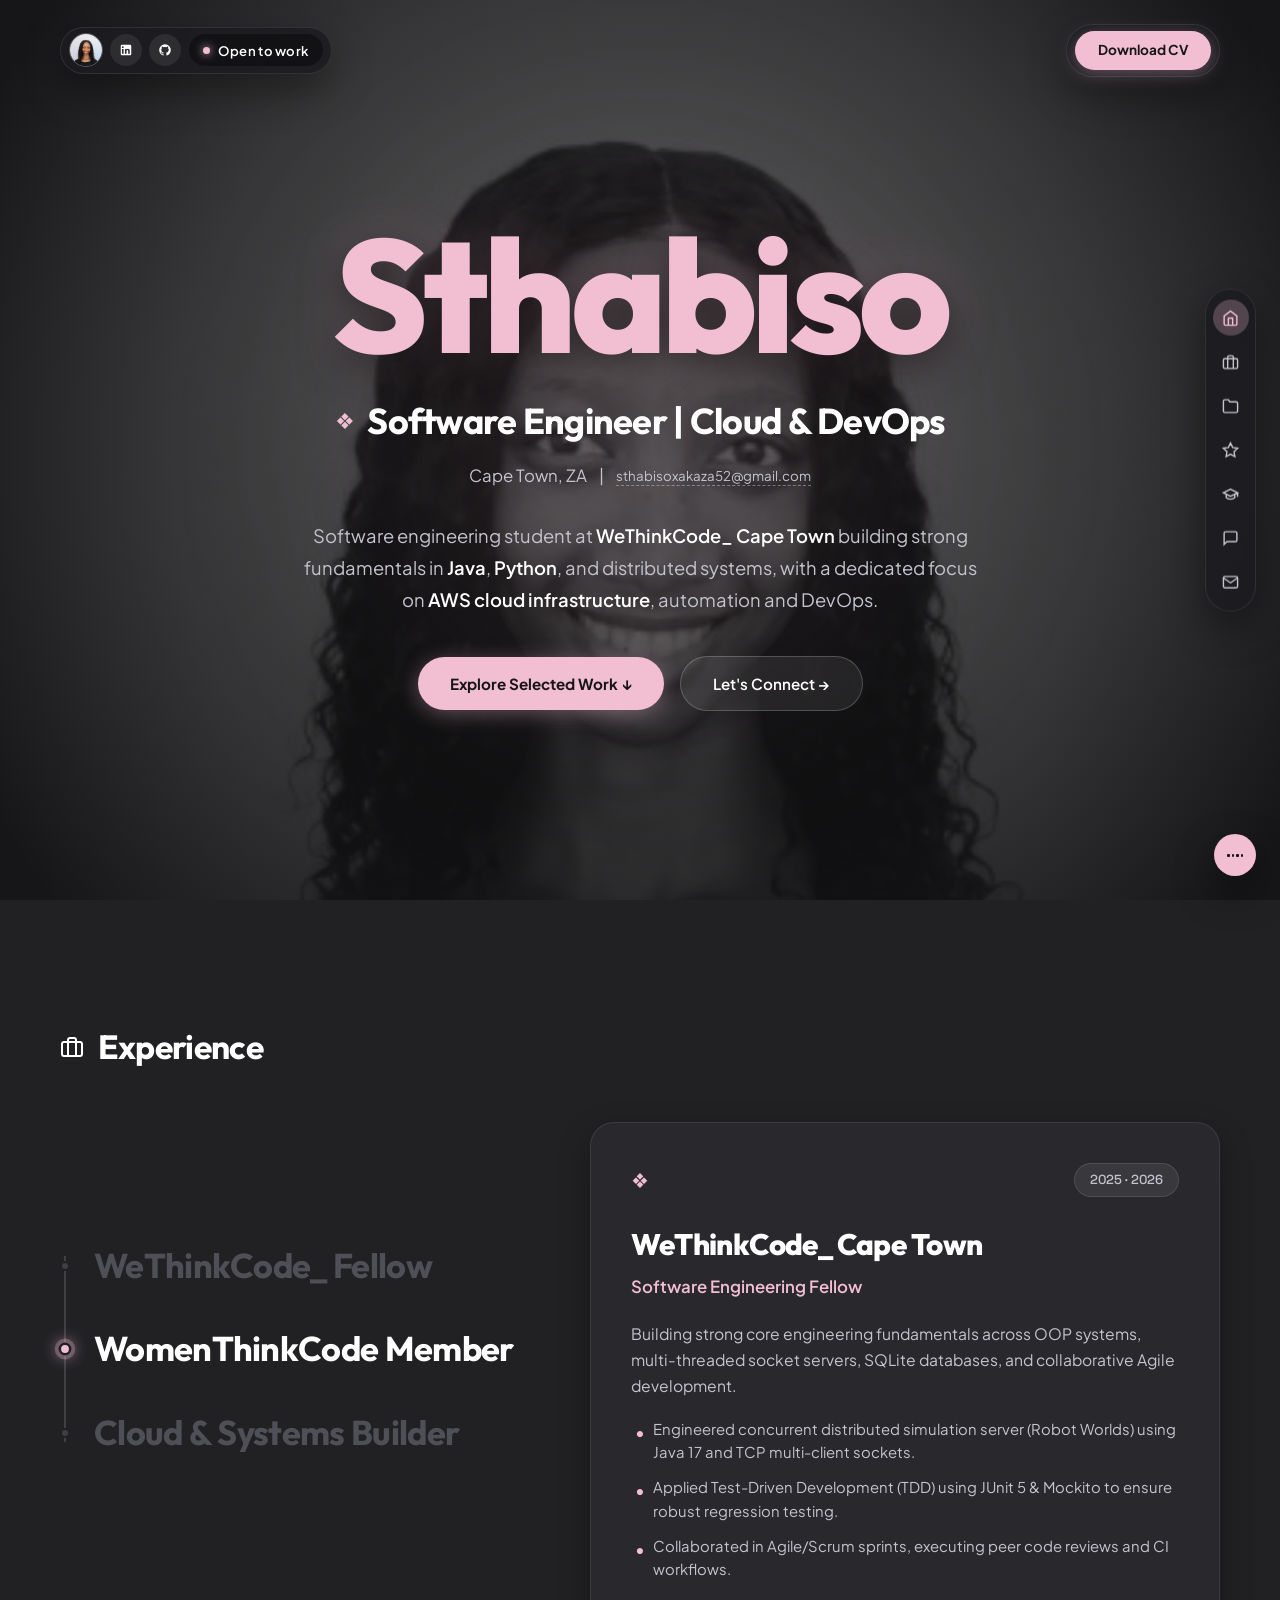
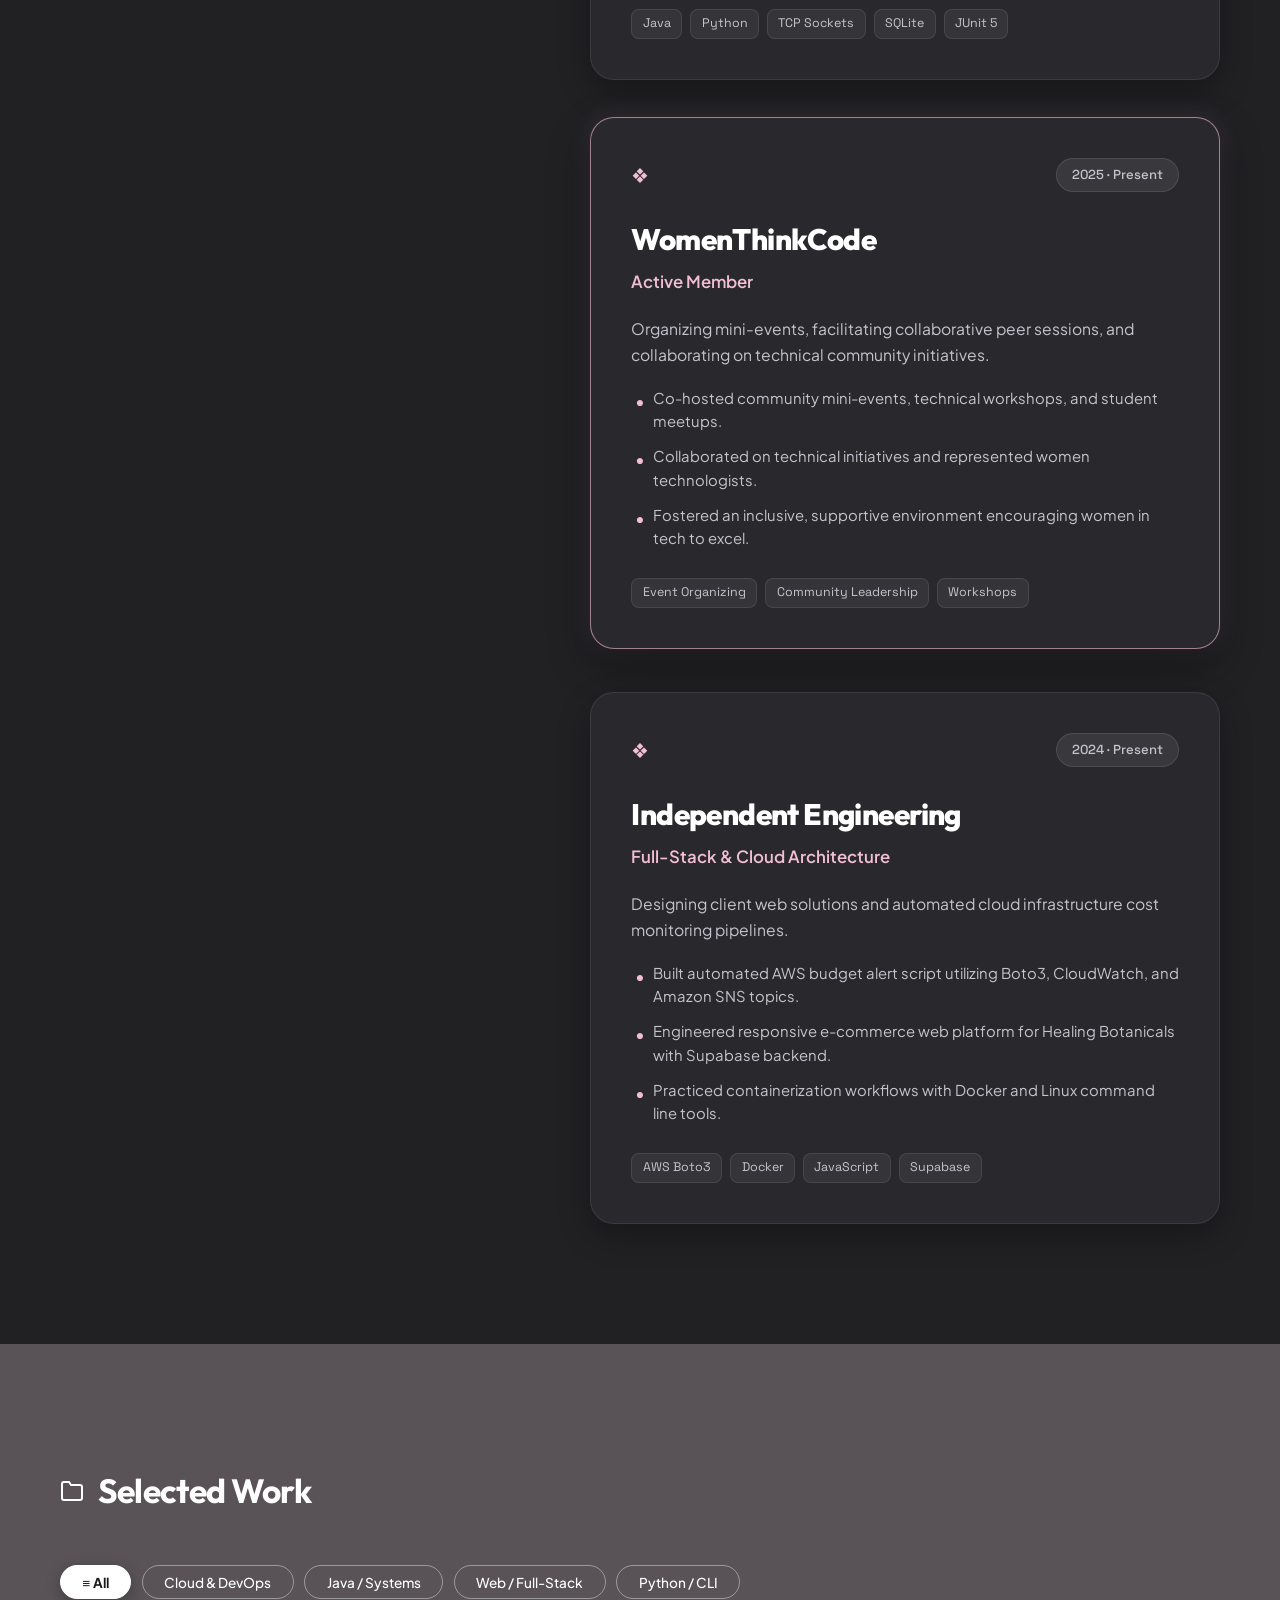
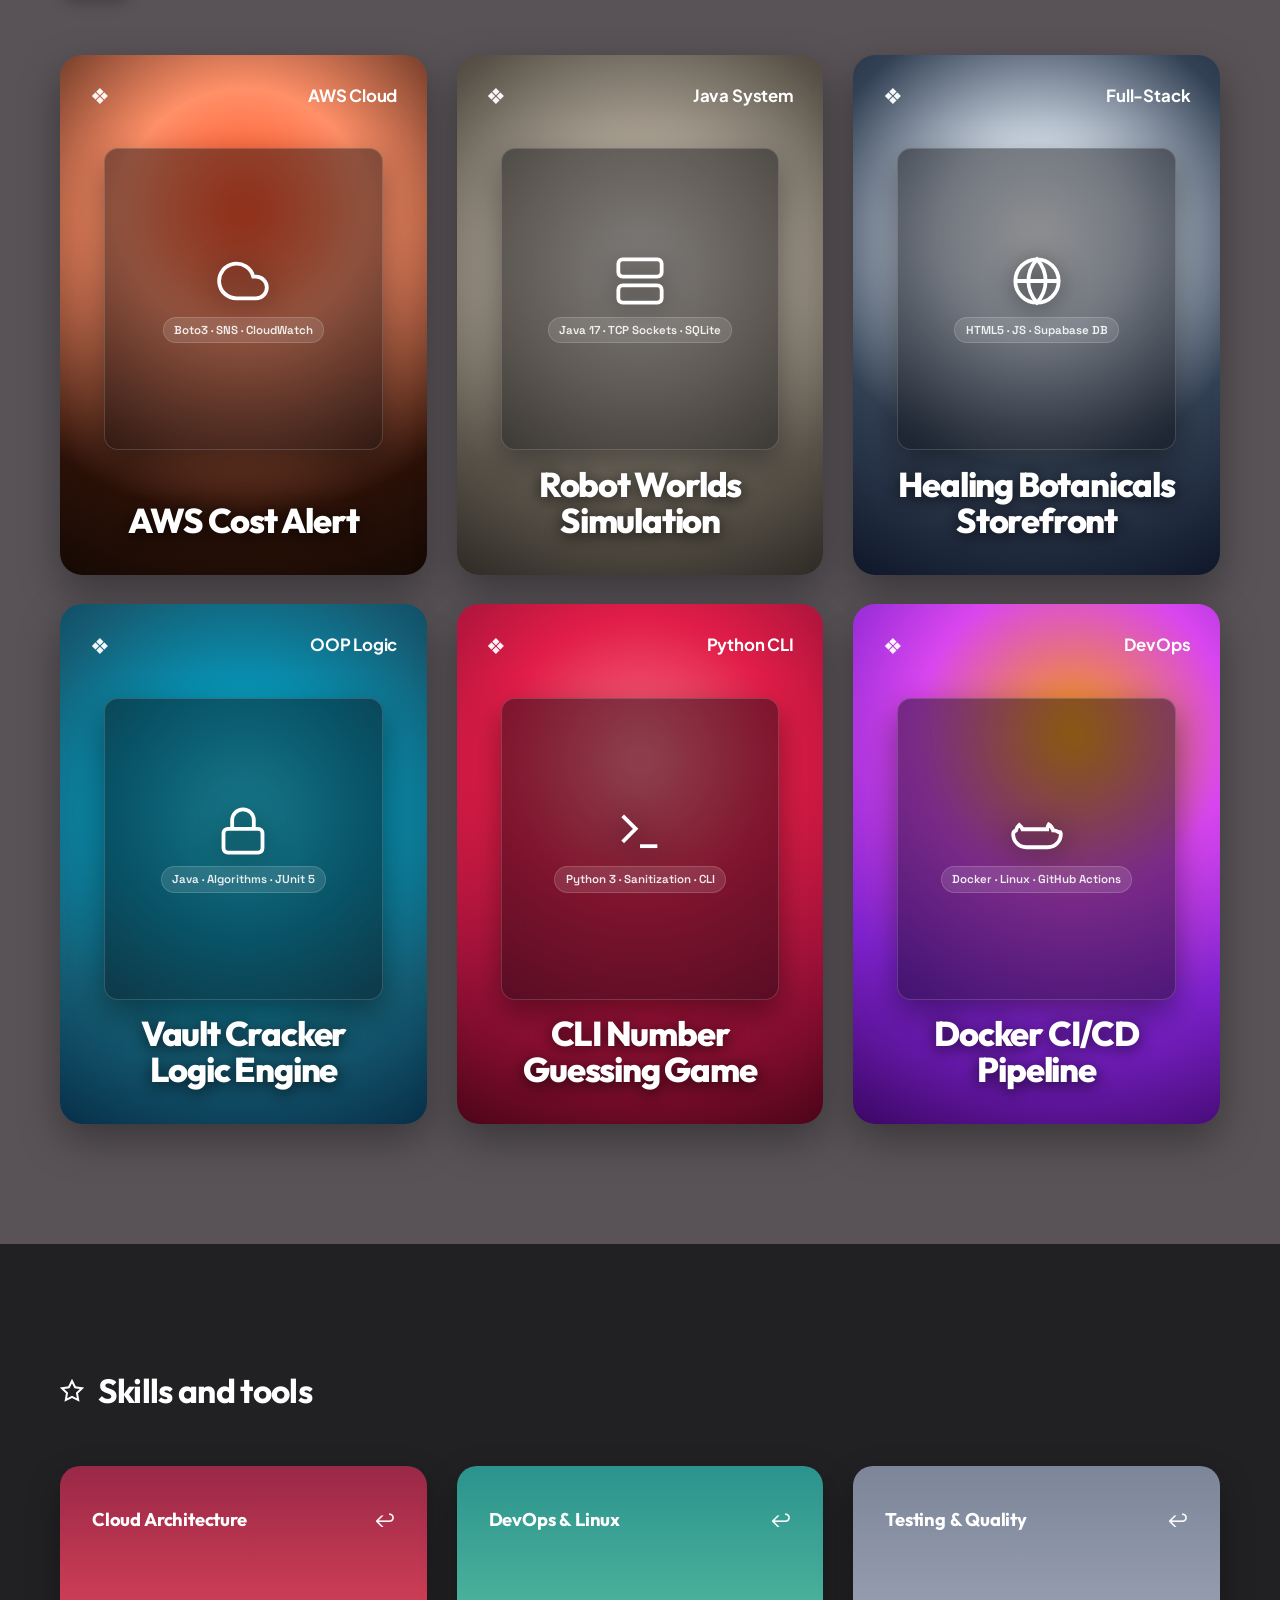
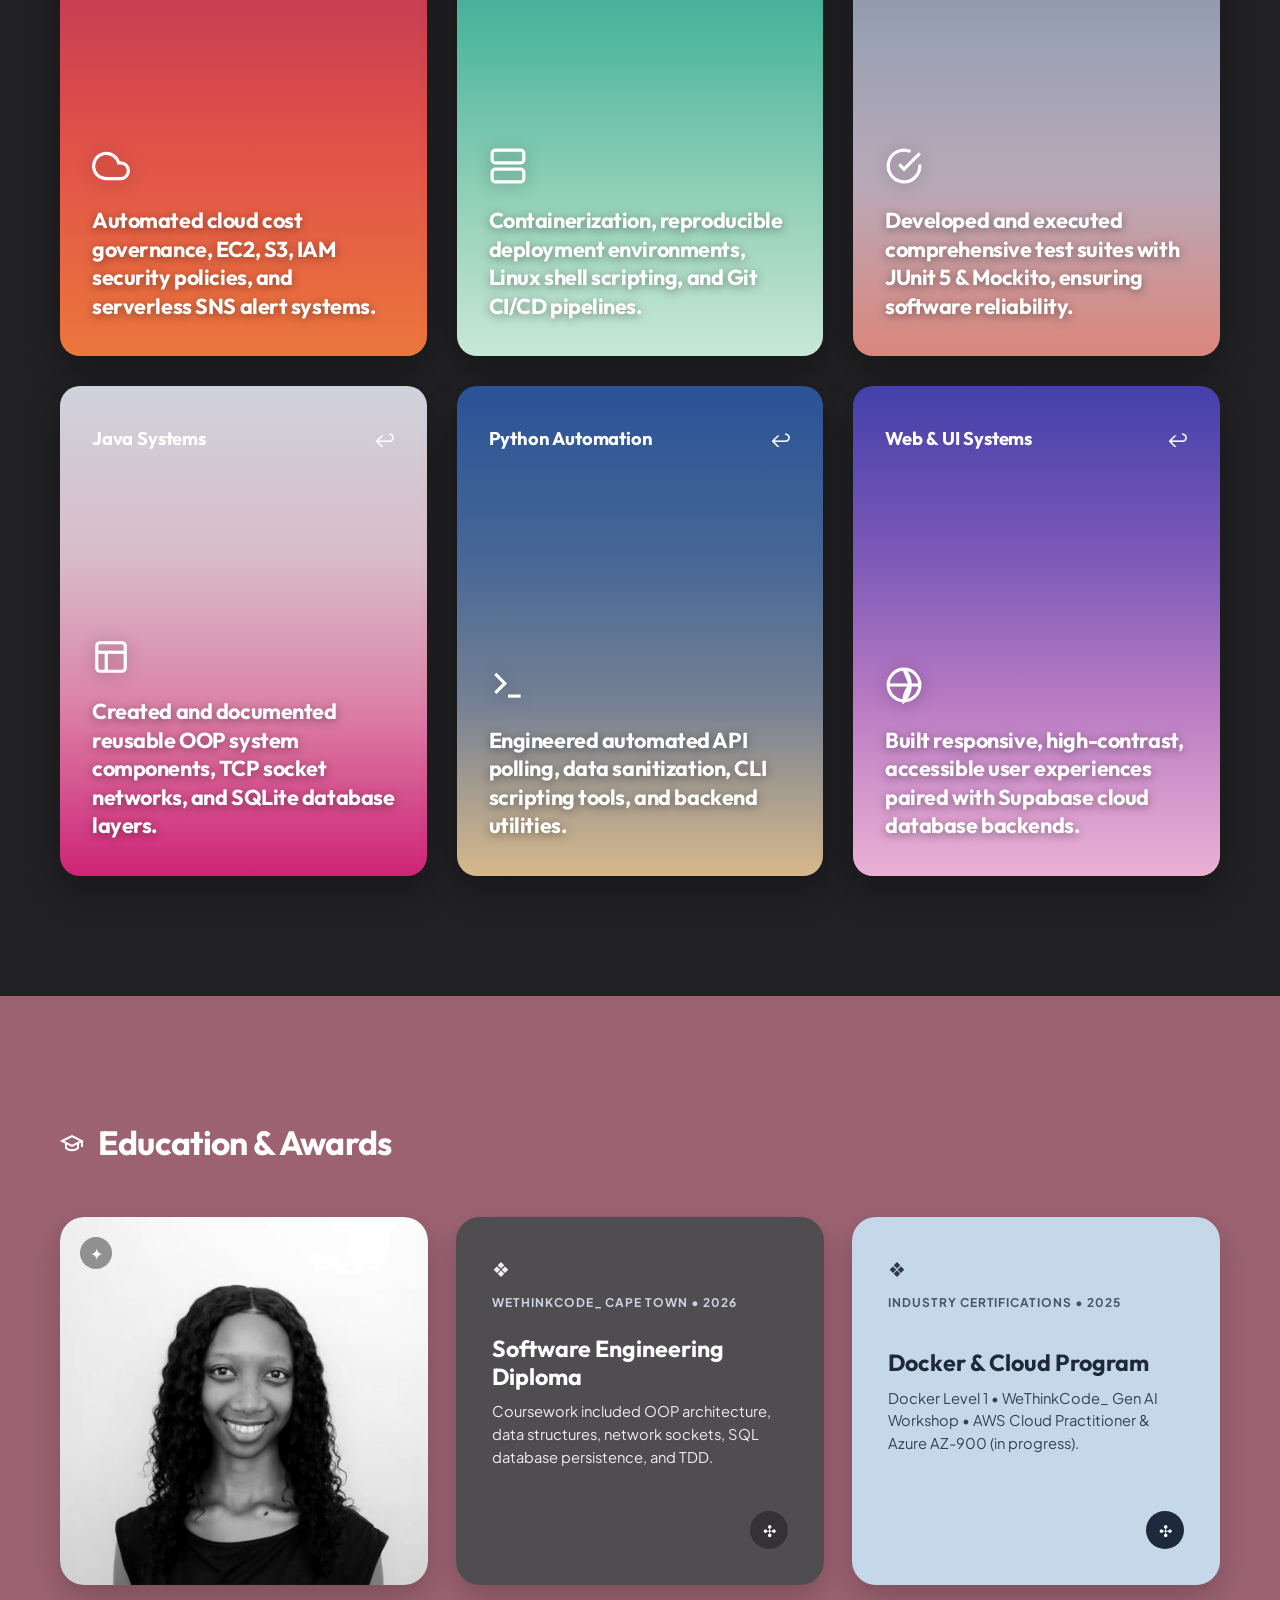
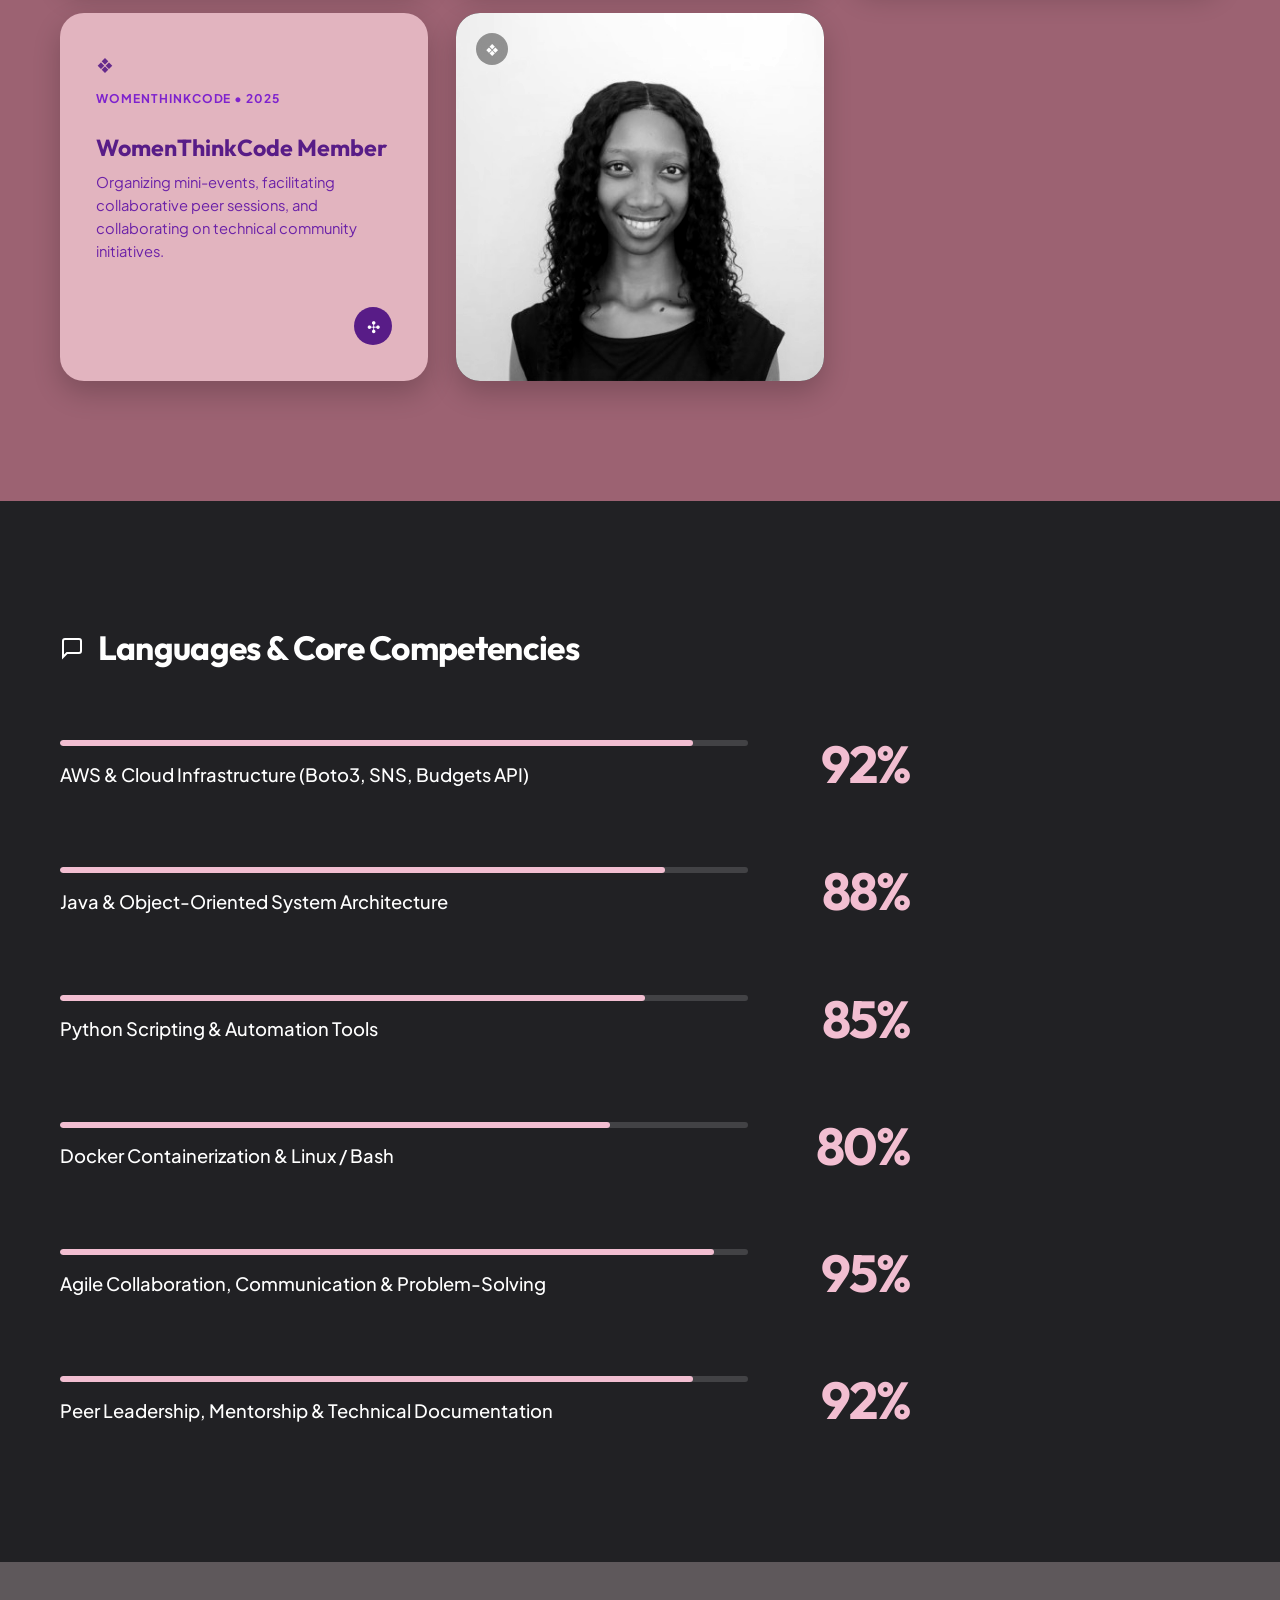
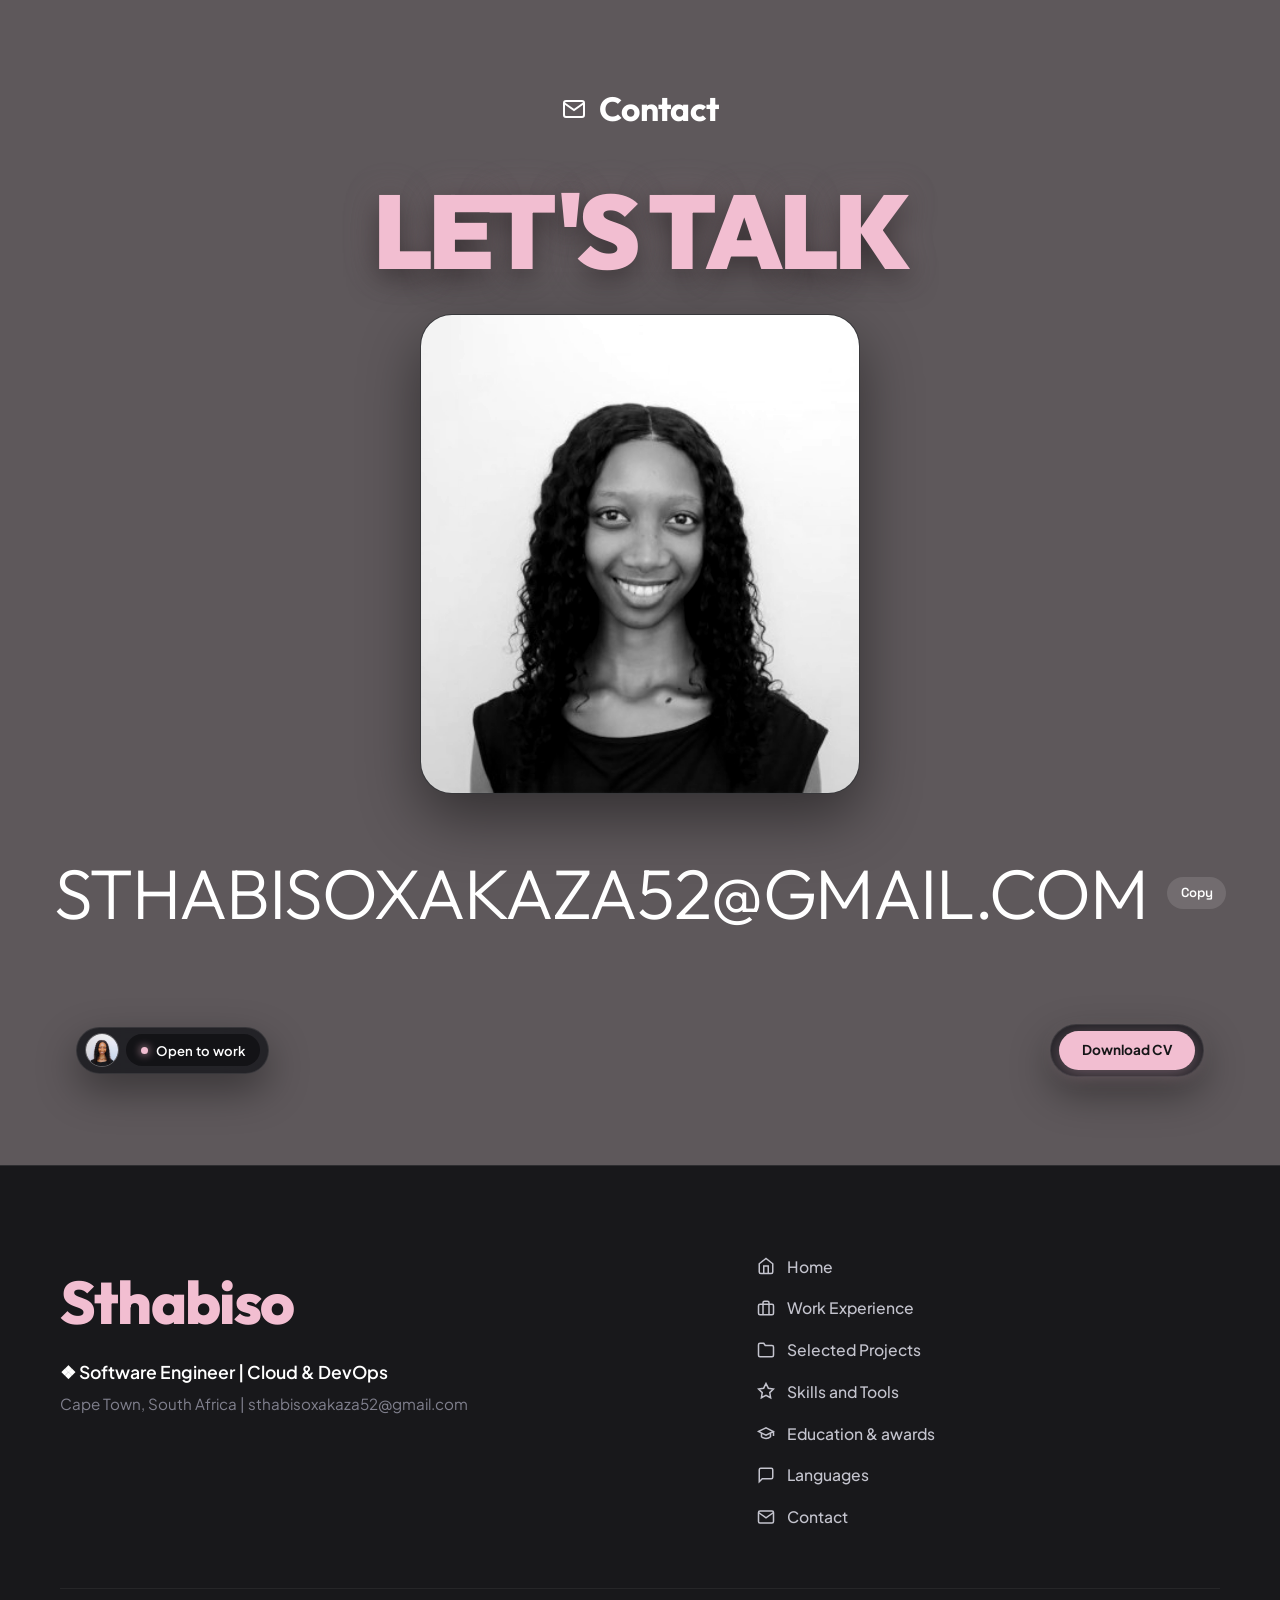
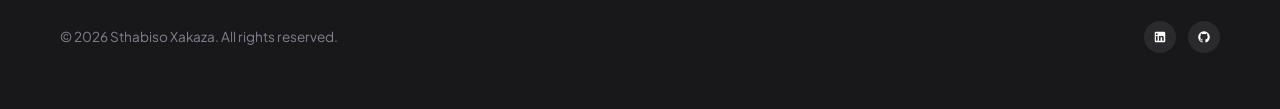
==== commit 3eecdfaa: "Add soft skills to core competencies and make LET'S TALK prominent above photo" ====
--- a/new-site/index.html
+++ b/new-site/index.html
@@ -343,6 +343,22 @@
             </div>
             <div class="lang-score">80%</div>
           </div>
+
+          <div class="lang-item">
+            <div class="lang-left">
+              <div class="lang-bar-track"><div class="lang-bar-fill" data-percentage="95%"></div></div>
+              <span class="lang-label">Agile Collaboration, Communication & Problem-Solving</span>
+            </div>
+            <div class="lang-score">95%</div>
+          </div>
+
+          <div class="lang-item">
+            <div class="lang-left">
+              <div class="lang-bar-track"><div class="lang-bar-fill" data-percentage="92%"></div></div>
+              <span class="lang-label">Peer Leadership, Mentorship & Technical Documentation</span>
+            </div>
+            <div class="lang-score">92%</div>
+          </div>
         </div>
       </div>
     </section>
@@ -358,11 +374,10 @@
         </div>
 
         <div class="contact-layout-wrapper">
+          <h3 class="contact-talk-heading">LET'S TALK</h3>
+
           <div class="contact-talk-poster">
             <img src="my-imgs/Linkedin pic.jpg" alt="Sthabiso Xakaza" class="contact-talk-photo">
-            <div class="contact-talk-overlay">
-              <div class="contact-talk-title">LET'S<br>TALK</div>
-            </div>
           </div>
 
           <div class="contact-email-cta copy-email-btn" title="Click to copy email address">
--- a/new-site/css/contact.css
+++ b/new-site/css/contact.css
@@ -1,5 +1,5 @@
 /* ==========================================================================
-   Contact Section Styles - Matching Reference Image
+   Contact Section Styles - Clean, Unobstructed & High Visibility
    ========================================================================== */
 
 .contact-layout-wrapper {
@@ -9,7 +9,20 @@
   text-align: center;
 }
 
-/* Center Photo Poster with LET'S TALK text */
+/* Prominent 'LET'S TALK' Headline Above Poster */
+.contact-talk-heading {
+  font-family: var(--font-brand);
+  font-size: clamp(3.2rem, 9vw, 6.5rem);
+  font-weight: 900;
+  line-height: 0.9;
+  letter-spacing: -0.04em;
+  text-transform: uppercase;
+  color: var(--accent-pink);
+  text-shadow: 0 8px 30px rgba(0, 0, 0, 0.6), 0 0 35px rgba(242, 190, 209, 0.25);
+  margin-bottom: 2.25rem;
+}
+
+/* Center Photo Poster */
 .contact-talk-poster {
   width: 100%;
   max-width: 440px;
@@ -18,46 +31,28 @@
   overflow: hidden;
   position: relative;
   background: #1c1c20;
-  box-shadow: 0 20px 50px rgba(0, 0, 0, 0.4);
+  border: 1px solid rgba(255, 255, 255, 0.12);
+  box-shadow: 0 24px 60px rgba(0, 0, 0, 0.45);
   margin-bottom: 3.5rem;
-  transition: transform var(--duration-norm) var(--ease-spring);
+  transition: transform var(--duration-norm) var(--ease-spring), box-shadow var(--duration-fast);
 }
 
 .contact-talk-poster:hover {
   transform: scale(1.02);
+  box-shadow: 0 30px 70px rgba(0, 0, 0, 0.55);
 }
 
 .contact-talk-photo {
   width: 100%;
   height: 100%;
   object-fit: cover;
-  filter: grayscale(100%) contrast(1.15);
-  opacity: 0.85;
+  object-position: center 25%;
+  filter: grayscale(100%) contrast(1.18);
+  transition: filter 0.3s;
 }
 
-.contact-talk-overlay {
-  position: absolute;
-  top: 0;
-  left: 0;
-  right: 0;
-  bottom: 0;
-  display: flex;
-  align-items: center;
-  justify-content: center;
-  pointer-events: none;
-}
-
-.contact-talk-title {
-  font-family: var(--font-brand);
-  font-size: 5.5rem;
-  font-weight: 900;
-  line-height: 0.82;
-  color: #ffffff;
-  letter-spacing: -0.04em;
-  text-transform: uppercase;
-  text-align: center;
-  mix-blend-mode: overlay;
-  text-shadow: 0 4px 20px rgba(0, 0, 0, 0.6);
+.contact-talk-poster:hover .contact-talk-photo {
+  filter: grayscale(20%) contrast(1.08);
 }
 
 /* Giant Email Typography */
@@ -74,7 +69,7 @@
 
 .contact-email-text {
   font-family: var(--font-brand);
-  font-size: clamp(2rem, 6vw, 4.85rem);
+  font-size: clamp(1.8rem, 5.5vw, 4.85rem);
   font-weight: 300;
   letter-spacing: -0.02em;
   color: #ffffff;
@@ -106,7 +101,7 @@
   color: var(--text-dark);
 }
 
-/* Bottom Floating Contact Nav Bar matching contact.png */
+/* Bottom Floating Contact Nav Bar */
 .contact-floating-bar {
   display: flex;
   align-items: center;
@@ -141,13 +136,13 @@
 }
 
 @media (max-width: 640px) {
+  .contact-talk-heading {
+    margin-bottom: 1.5rem;
+  }
   .contact-talk-poster {
     height: 380px;
     border-radius: var(--radius-lg);
     margin-bottom: 2.25rem;
-  }
-  .contact-talk-title {
-    font-size: 4rem;
   }
   .contact-email-cta {
     gap: 0.75rem;
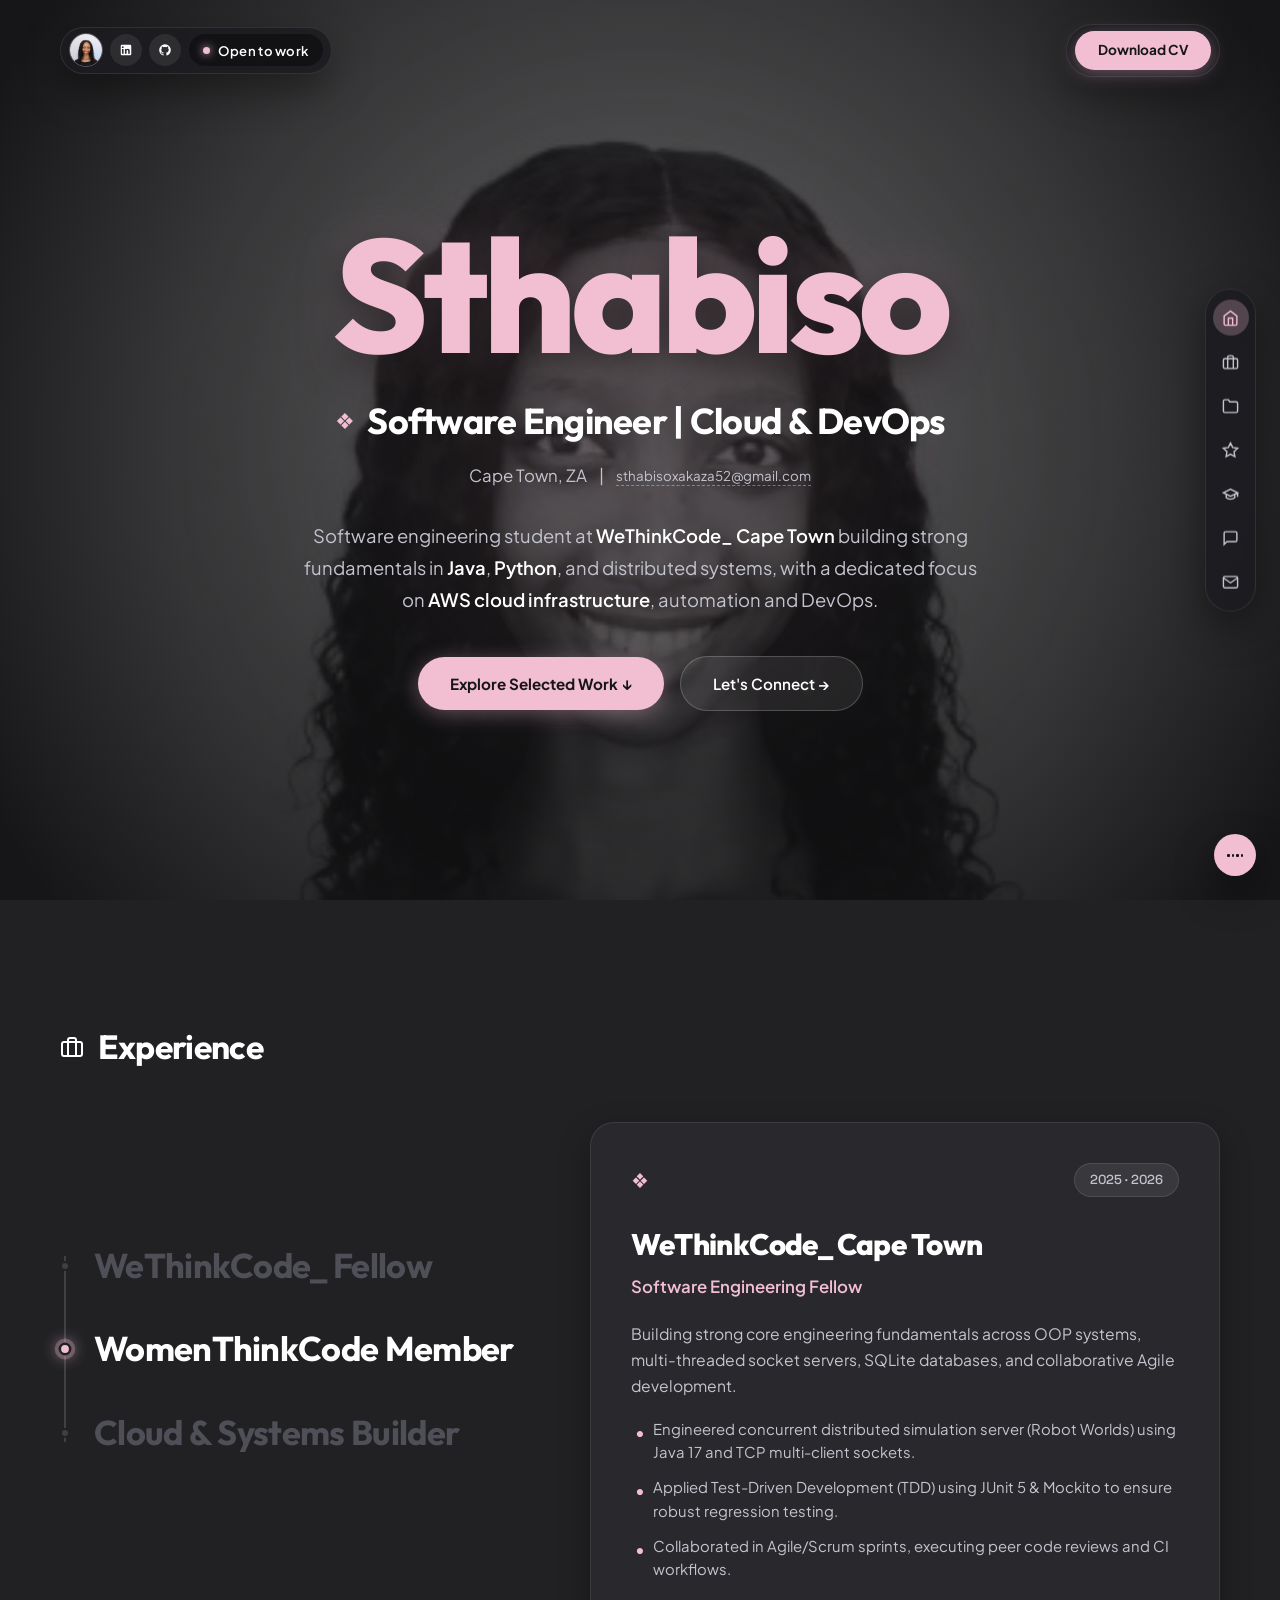
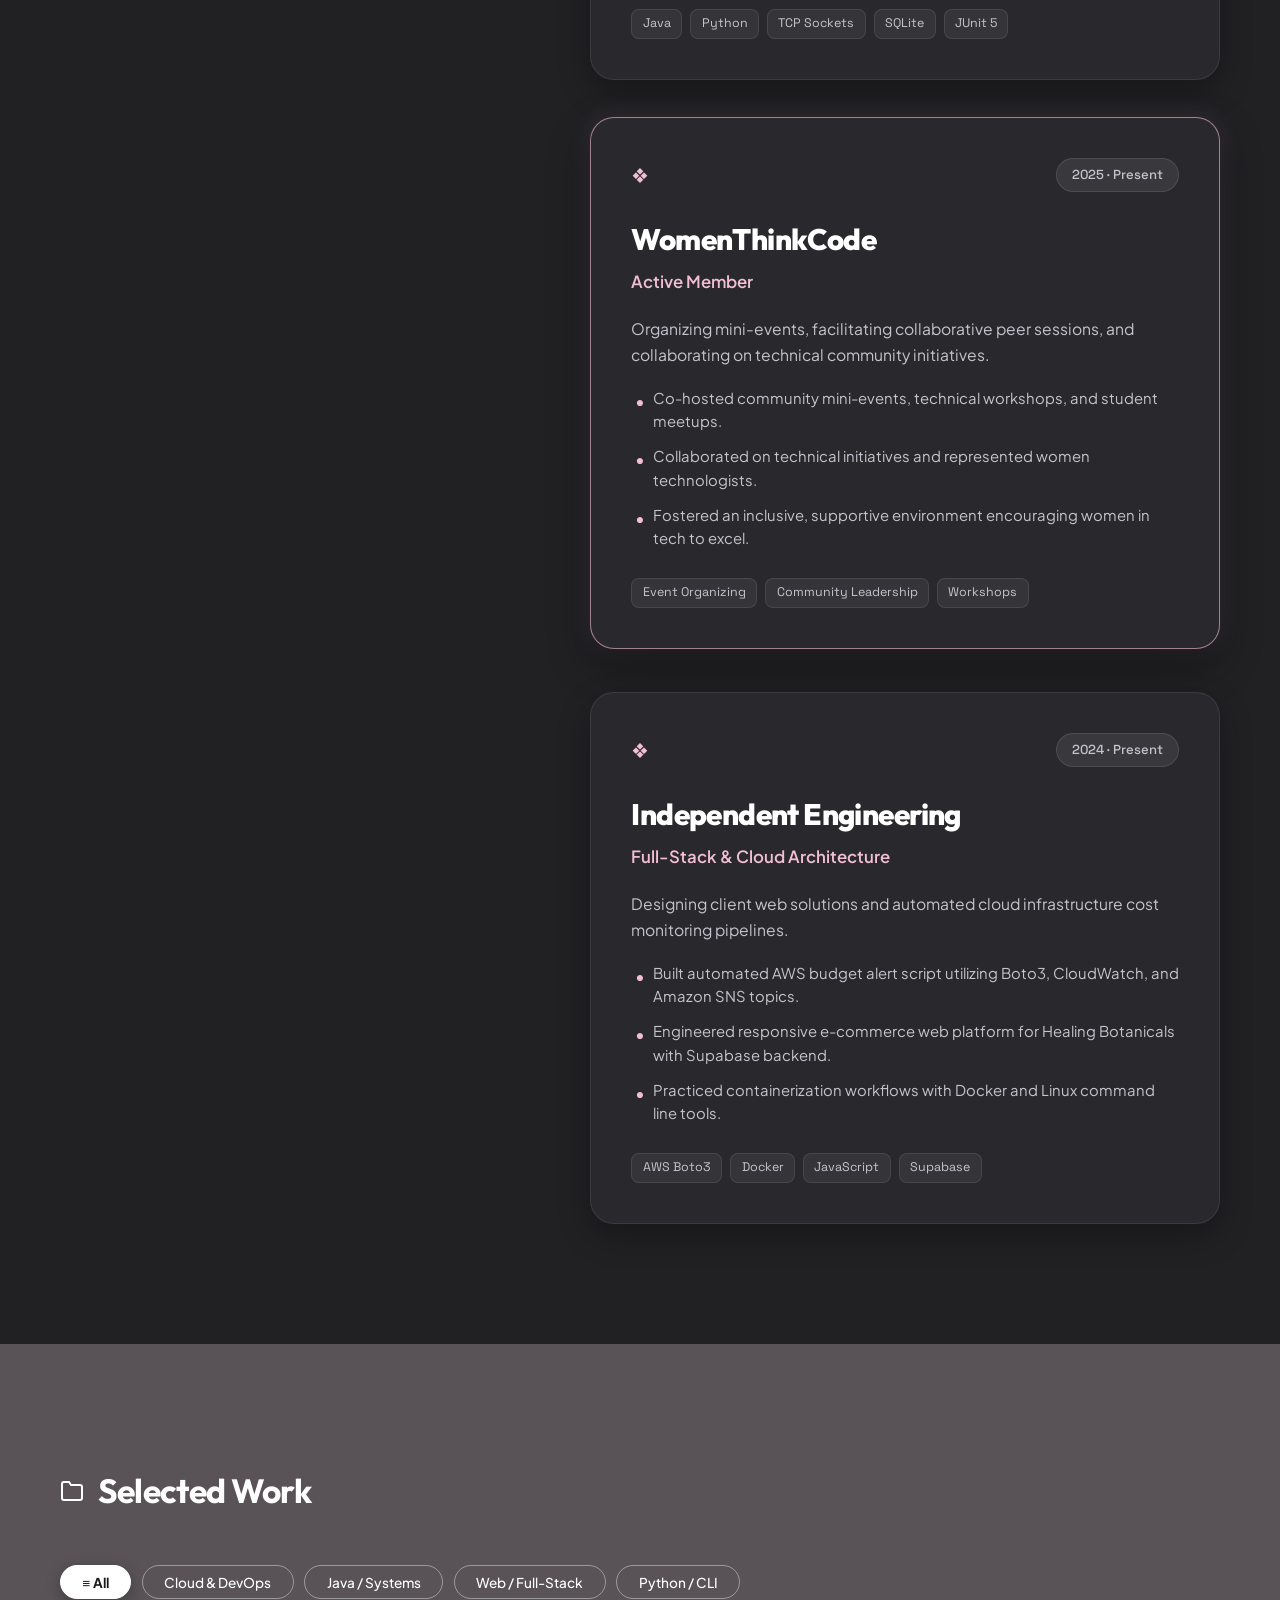
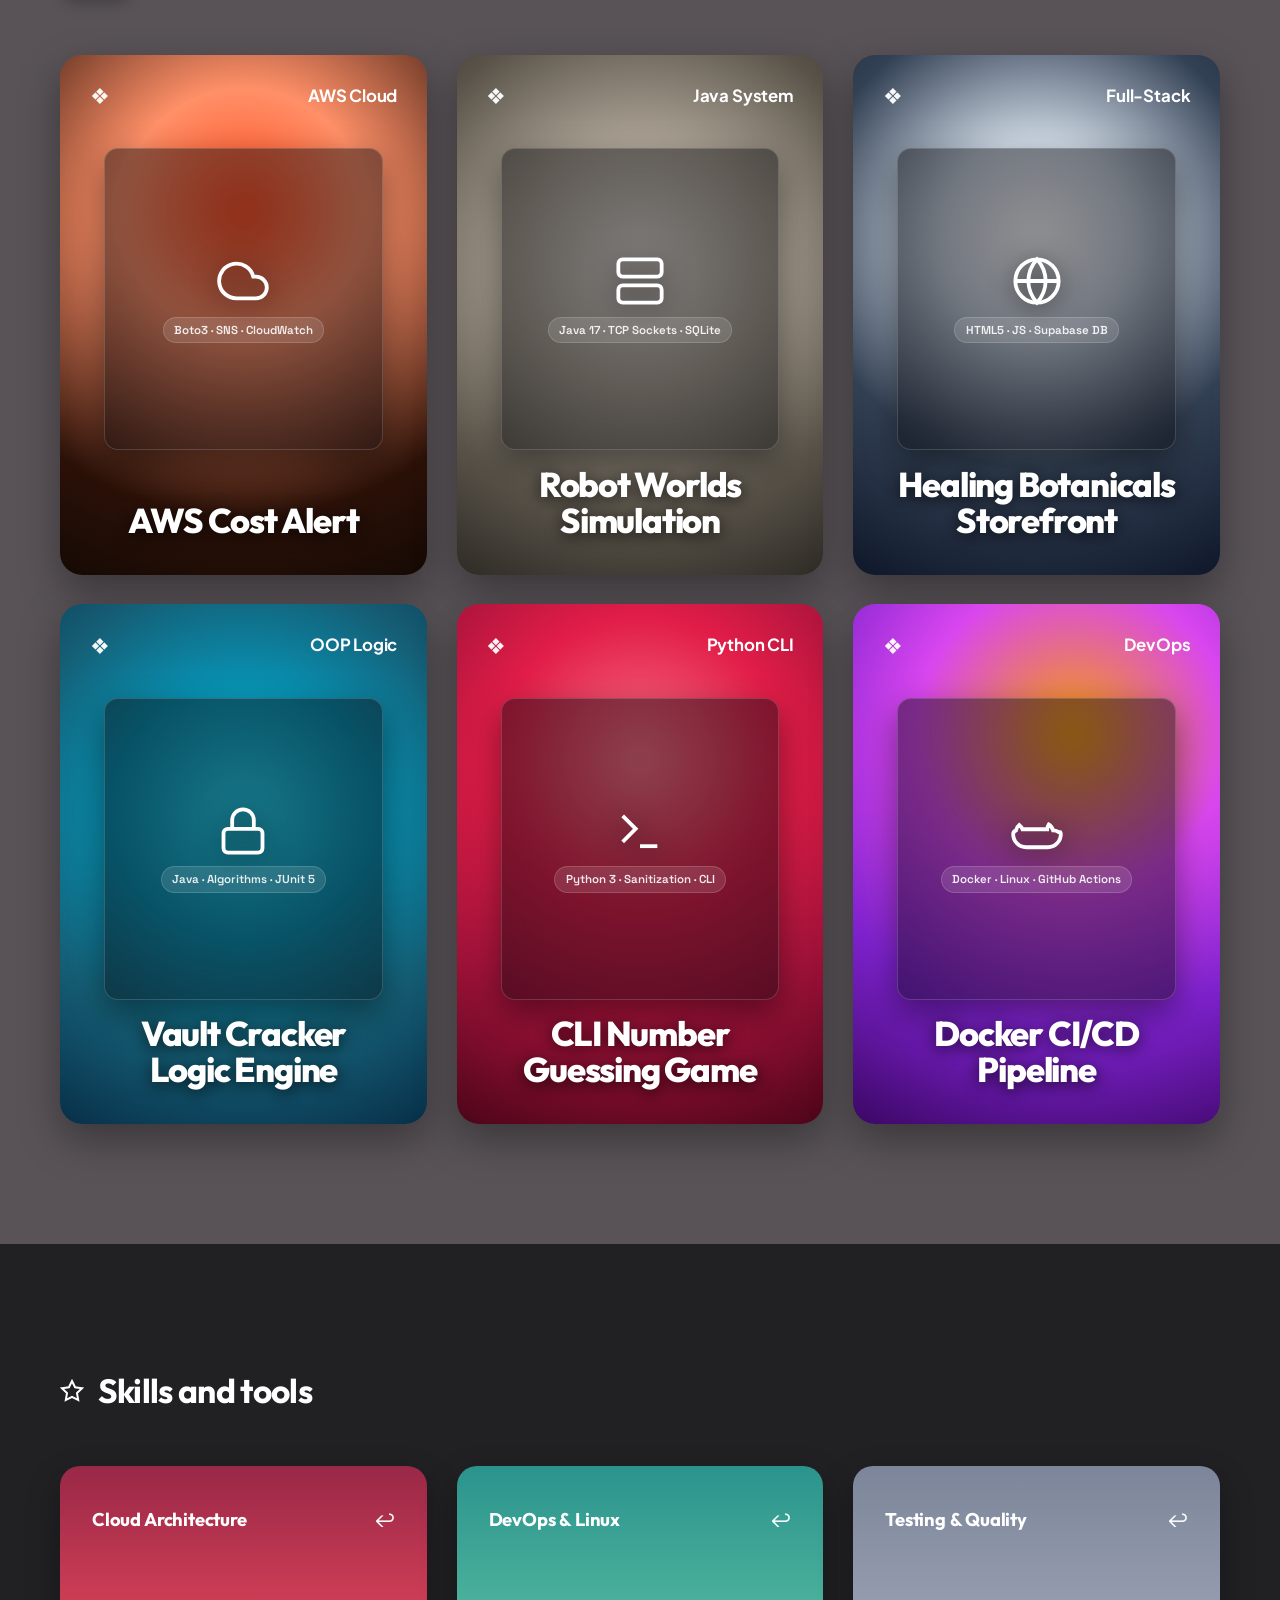
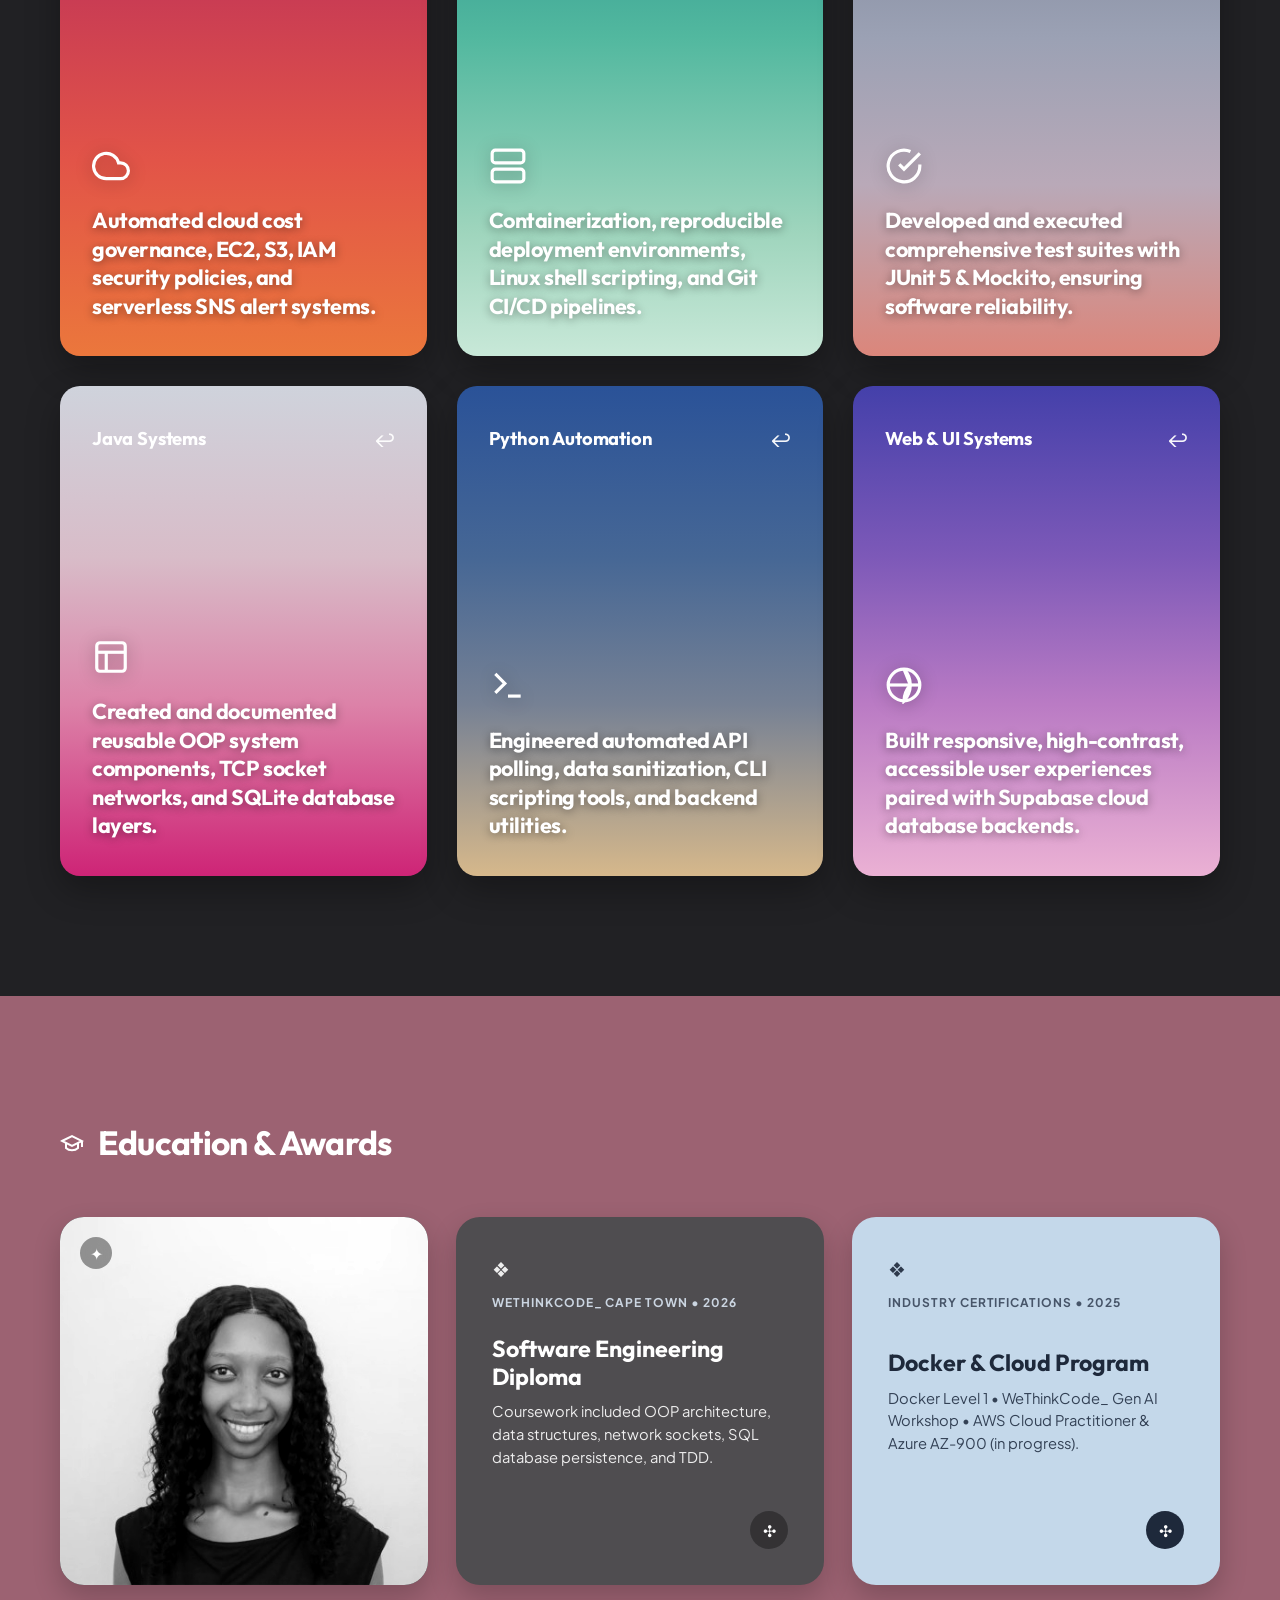
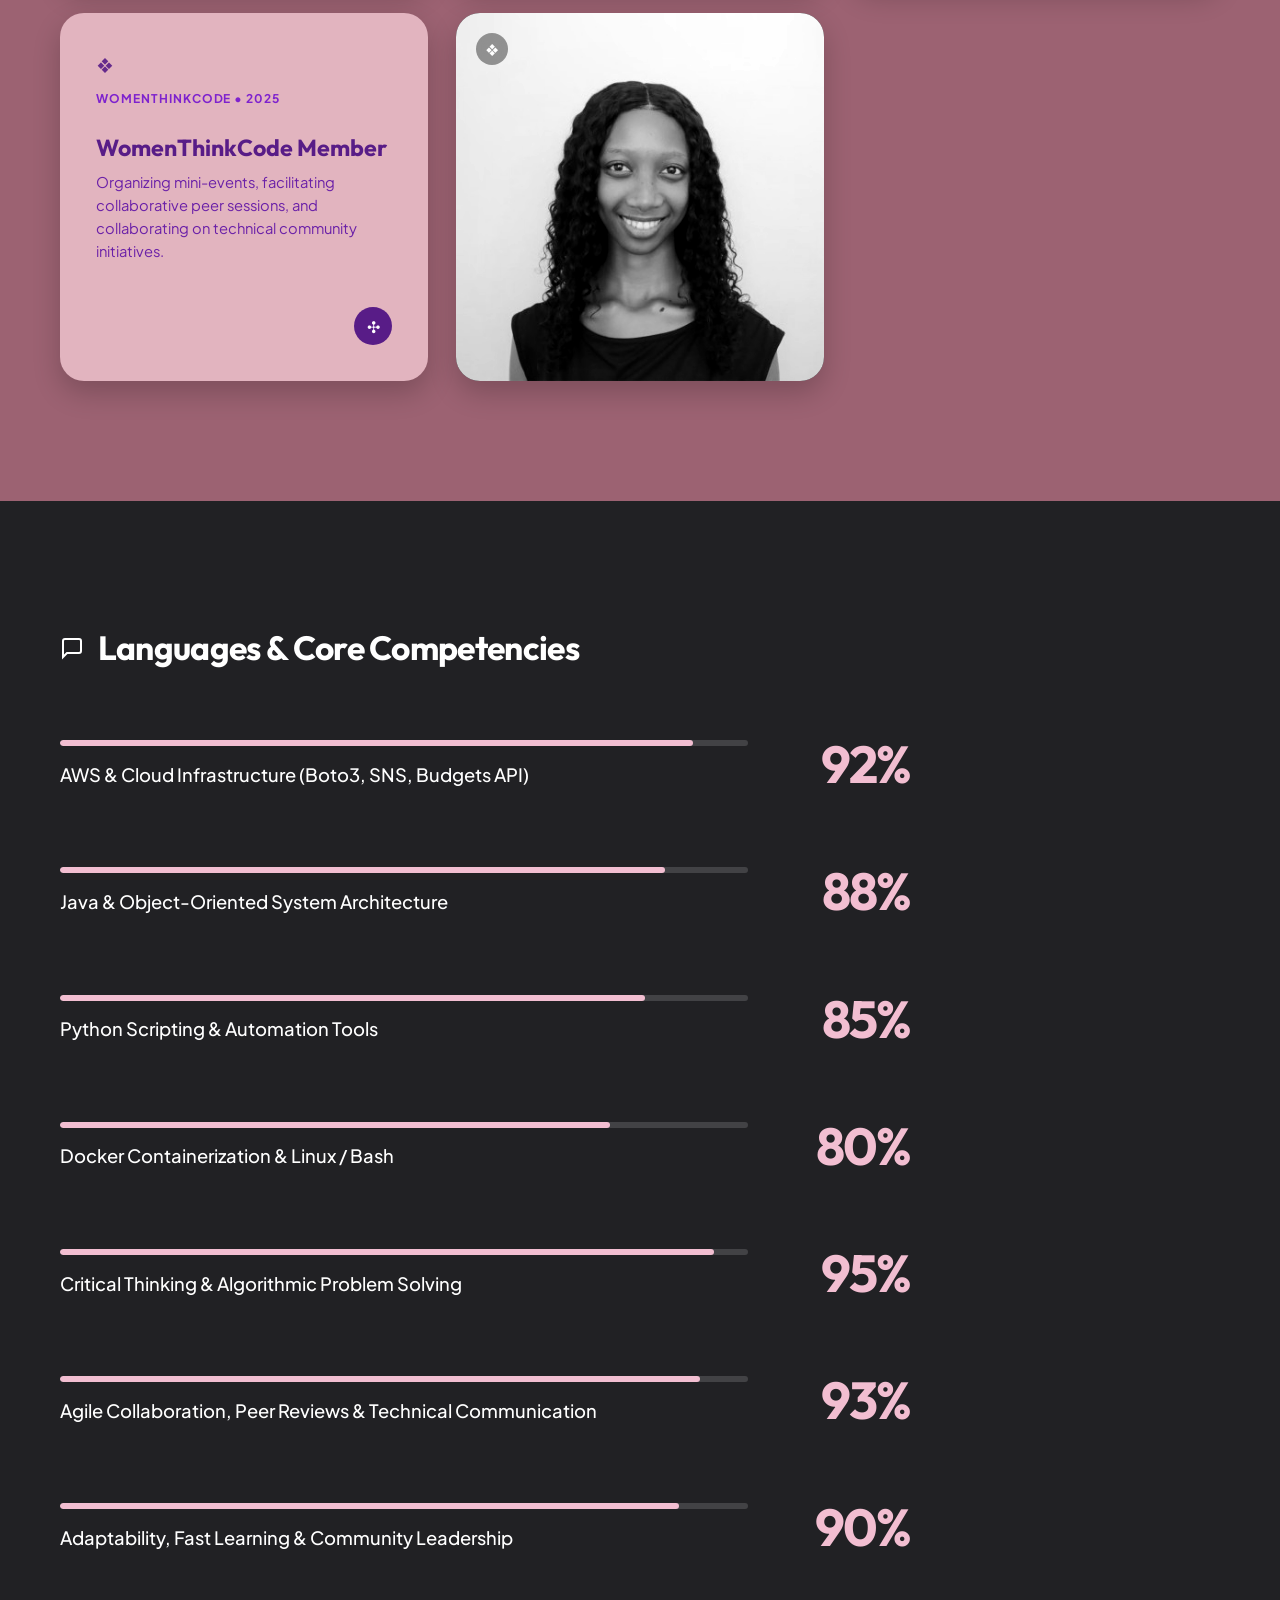
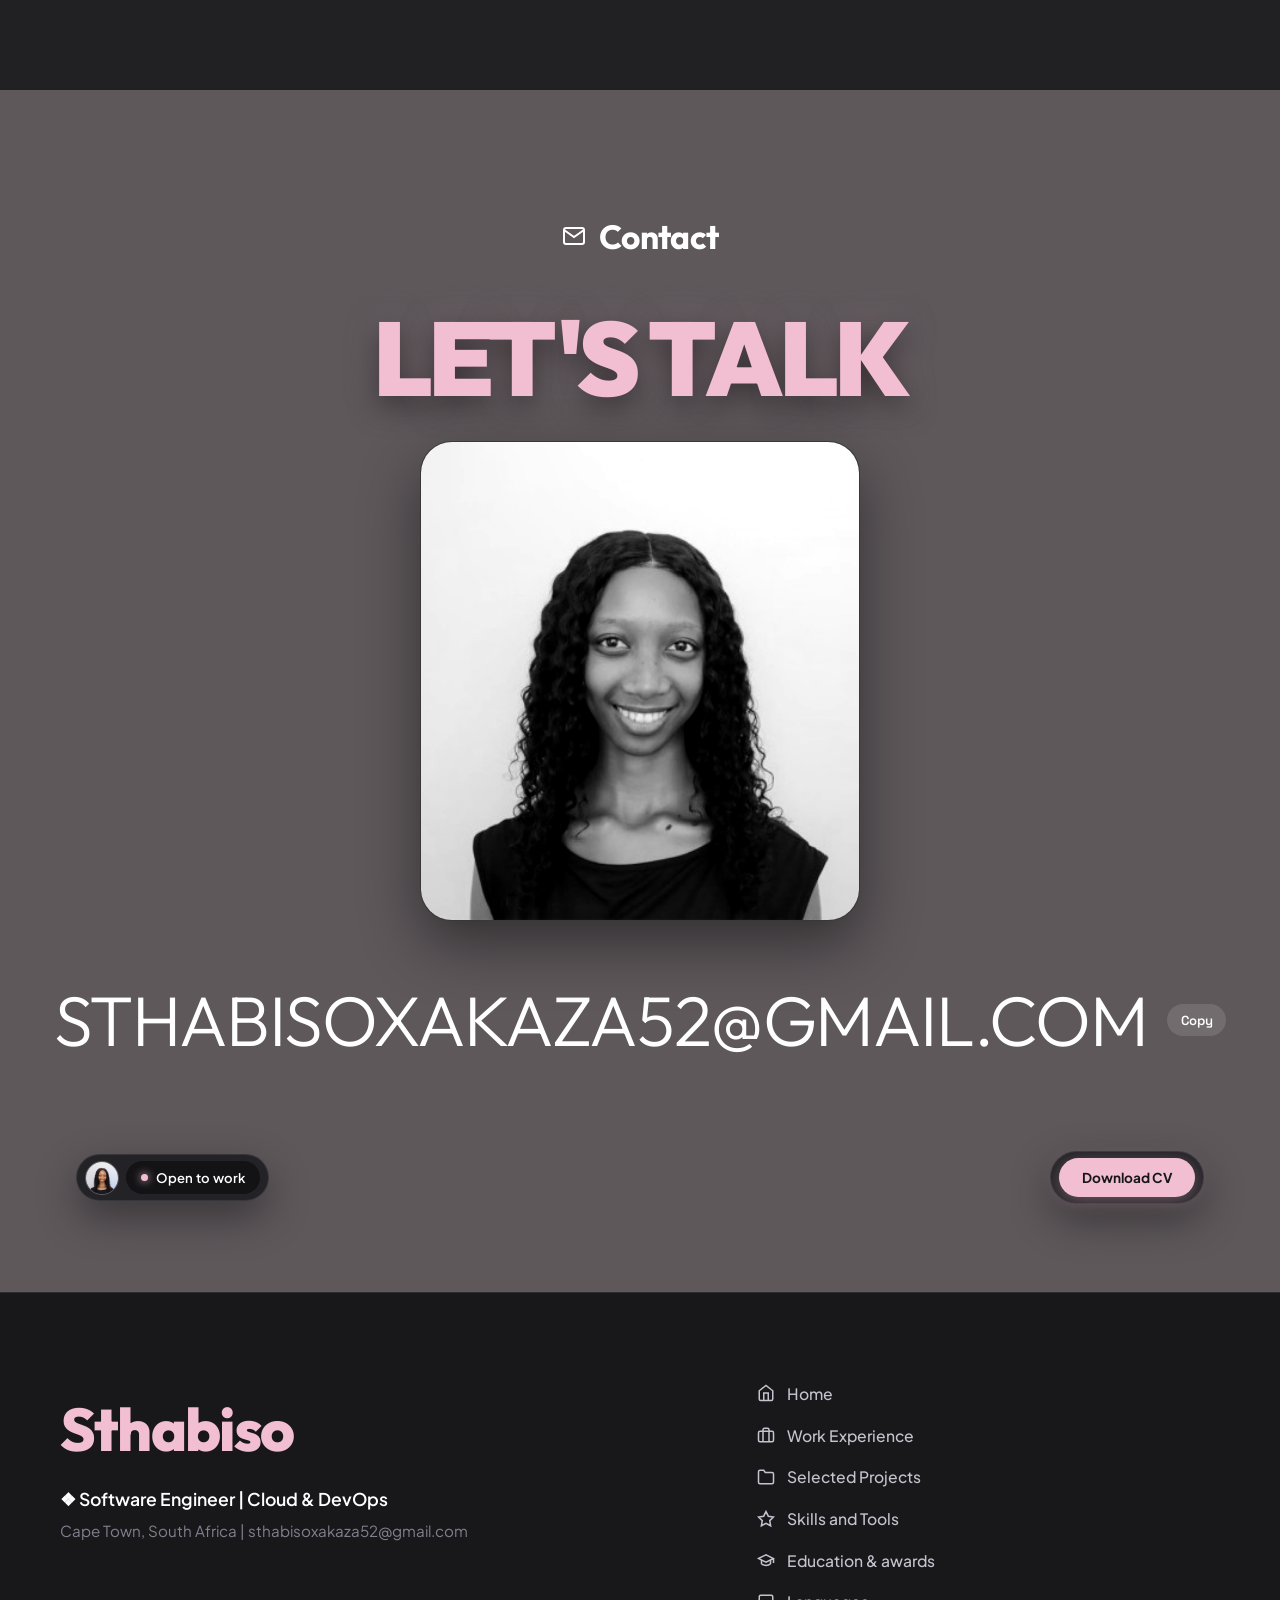
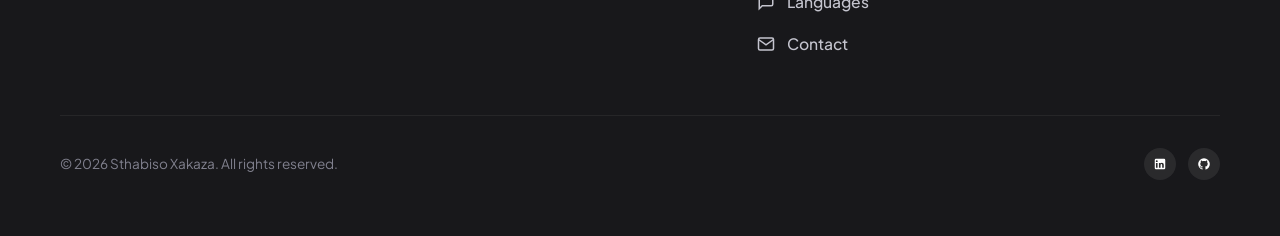
==== commit d757e2cb: "Add LinkedIn-aligned soft skills to Core Competencies" ====
--- a/new-site/index.html
+++ b/new-site/index.html
@@ -347,17 +347,25 @@
           <div class="lang-item">
             <div class="lang-left">
               <div class="lang-bar-track"><div class="lang-bar-fill" data-percentage="95%"></div></div>
-              <span class="lang-label">Agile Collaboration, Communication & Problem-Solving</span>
+              <span class="lang-label">Critical Thinking & Algorithmic Problem Solving</span>
             </div>
             <div class="lang-score">95%</div>
           </div>
 
           <div class="lang-item">
             <div class="lang-left">
-              <div class="lang-bar-track"><div class="lang-bar-fill" data-percentage="92%"></div></div>
-              <span class="lang-label">Peer Leadership, Mentorship & Technical Documentation</span>
-            </div>
-            <div class="lang-score">92%</div>
+              <div class="lang-bar-track"><div class="lang-bar-fill" data-percentage="93%"></div></div>
+              <span class="lang-label">Agile Collaboration, Peer Reviews & Technical Communication</span>
+            </div>
+            <div class="lang-score">93%</div>
+          </div>
+
+          <div class="lang-item">
+            <div class="lang-left">
+              <div class="lang-bar-track"><div class="lang-bar-fill" data-percentage="90%"></div></div>
+              <span class="lang-label">Adaptability, Fast Learning & Community Leadership</span>
+            </div>
+            <div class="lang-score">90%</div>
           </div>
         </div>
       </div>
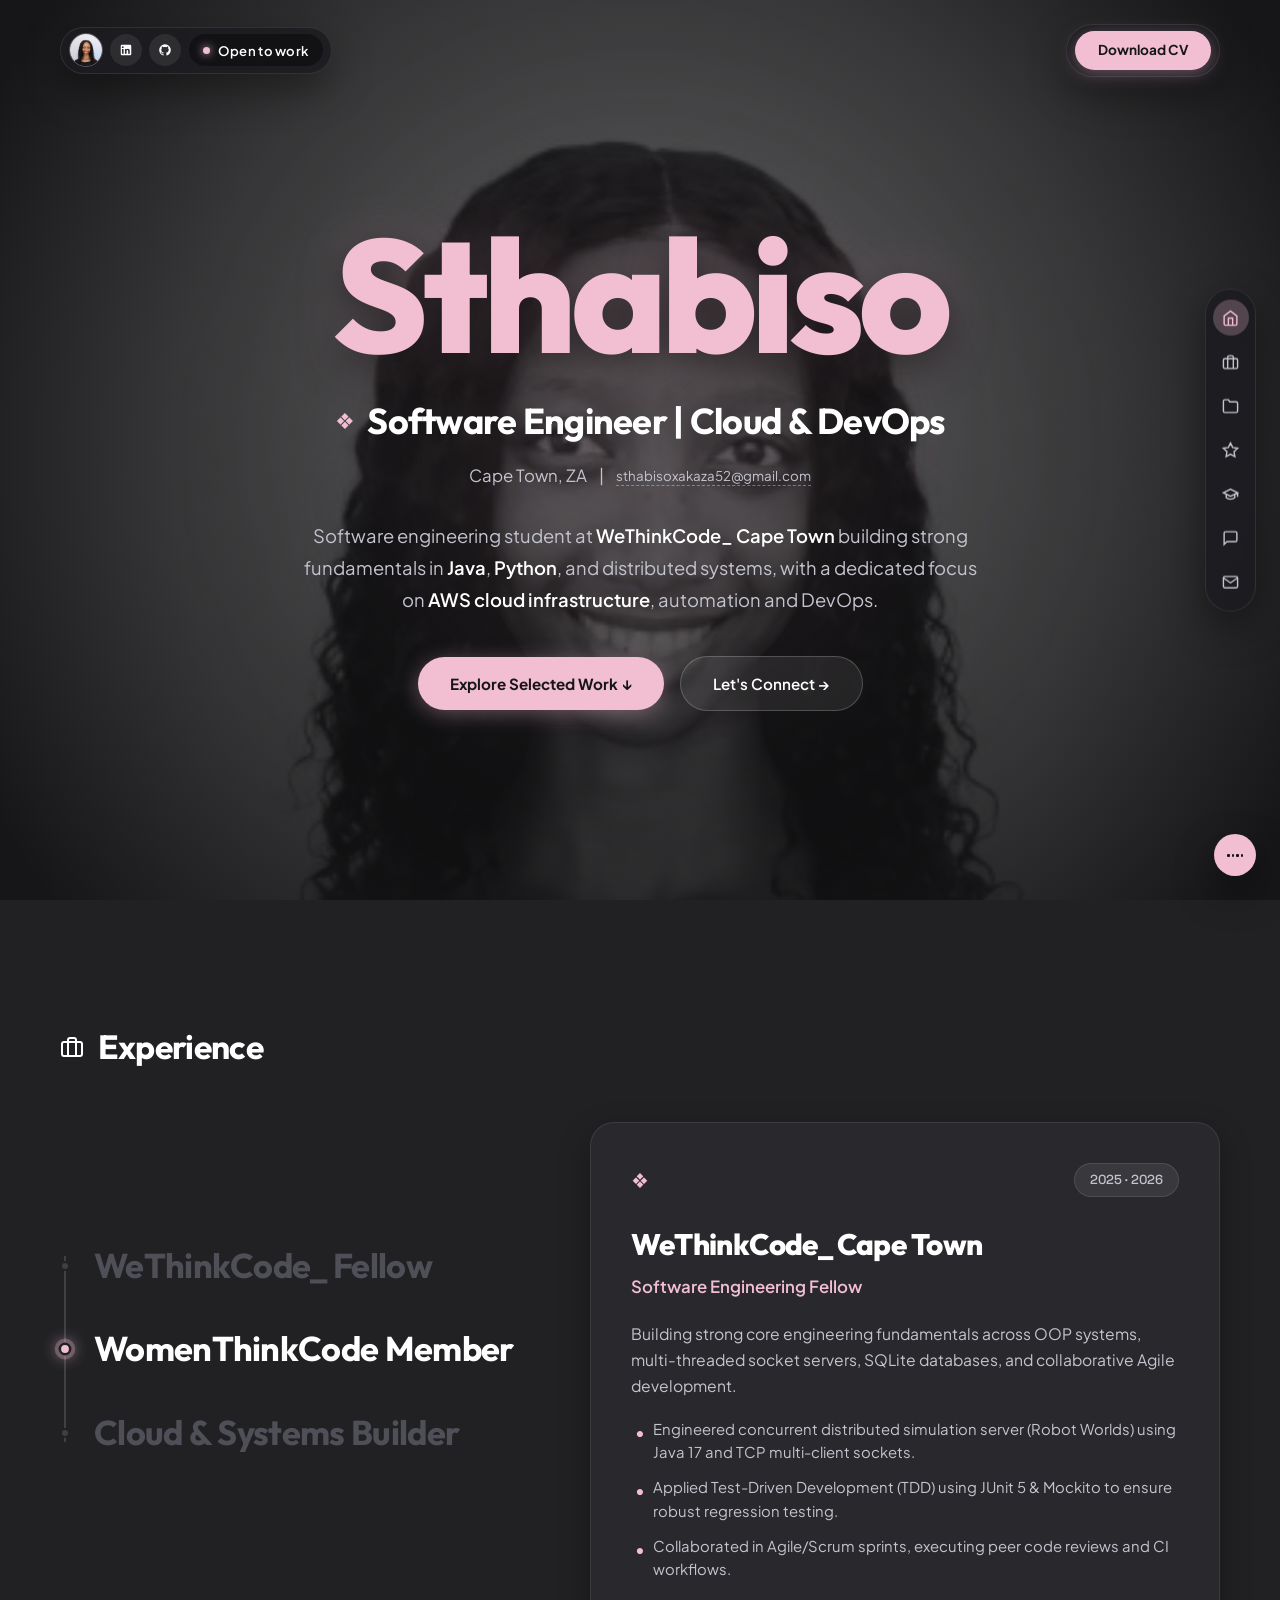
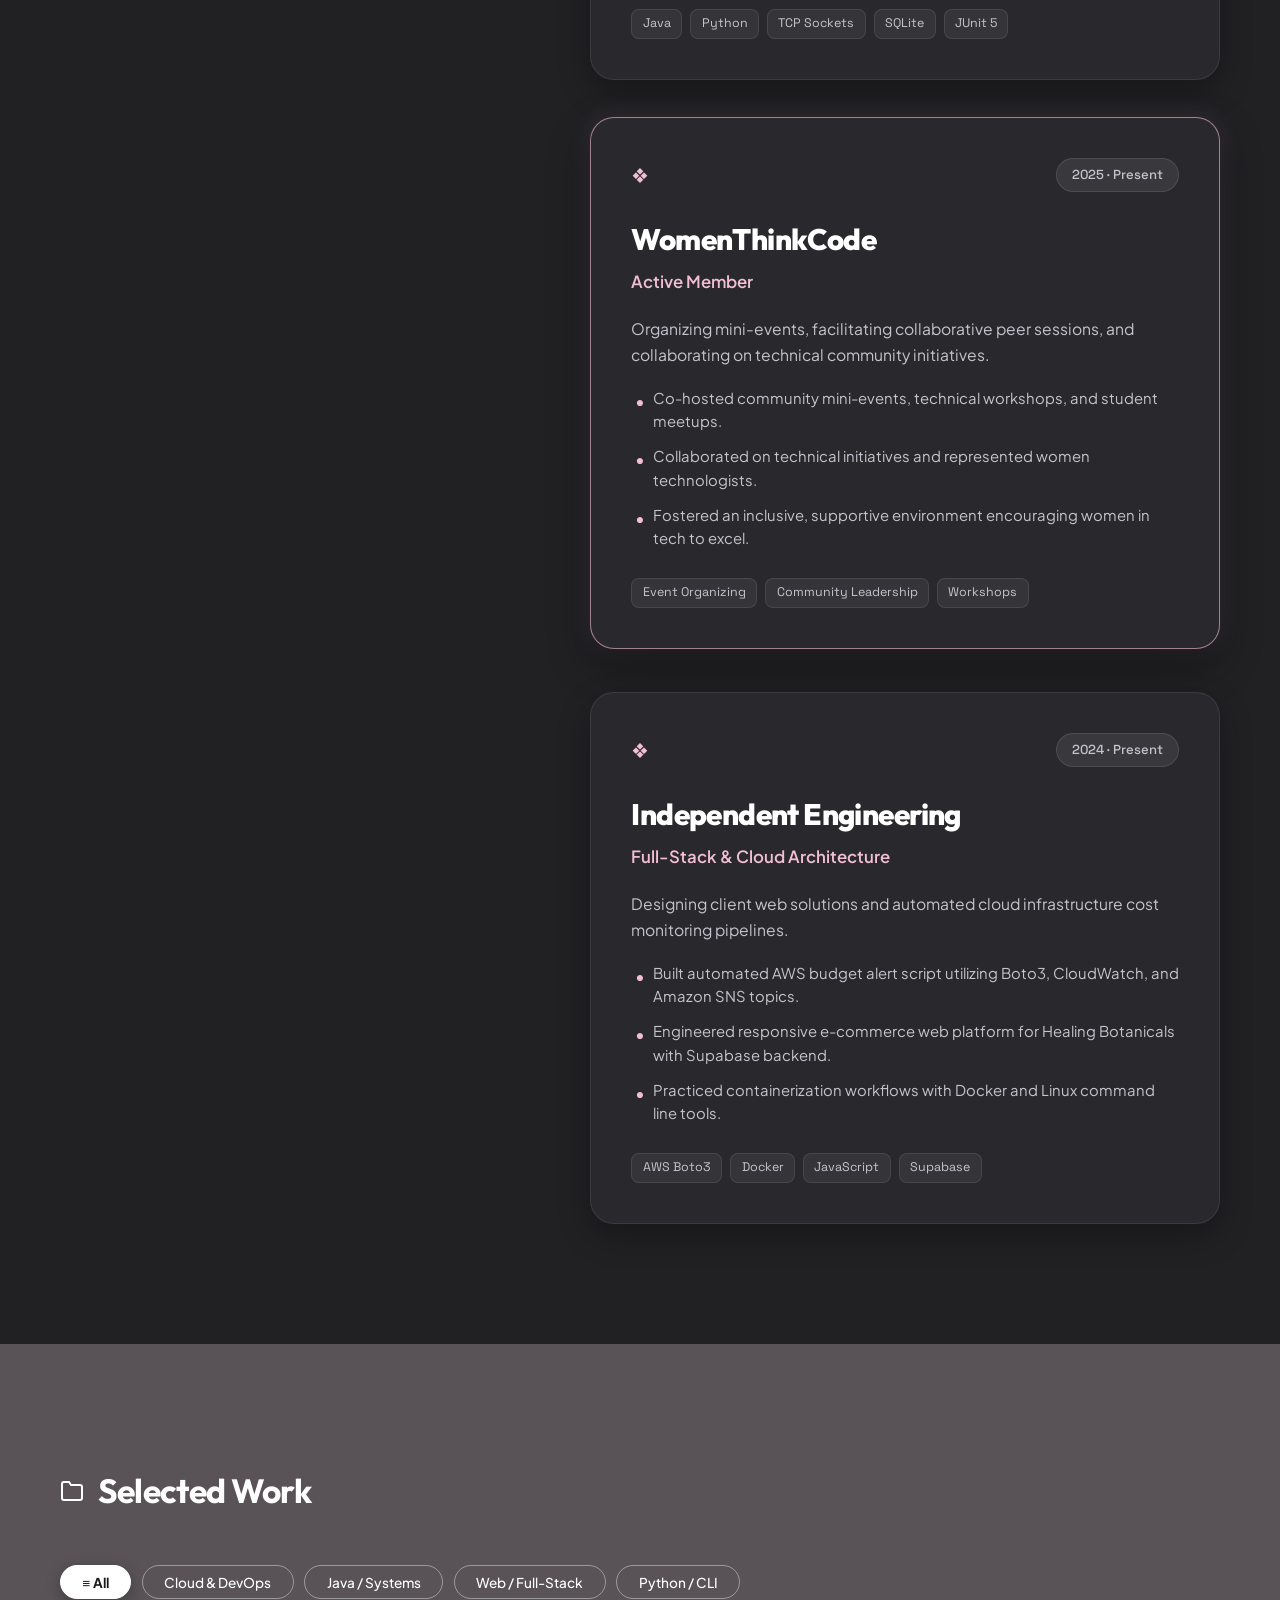
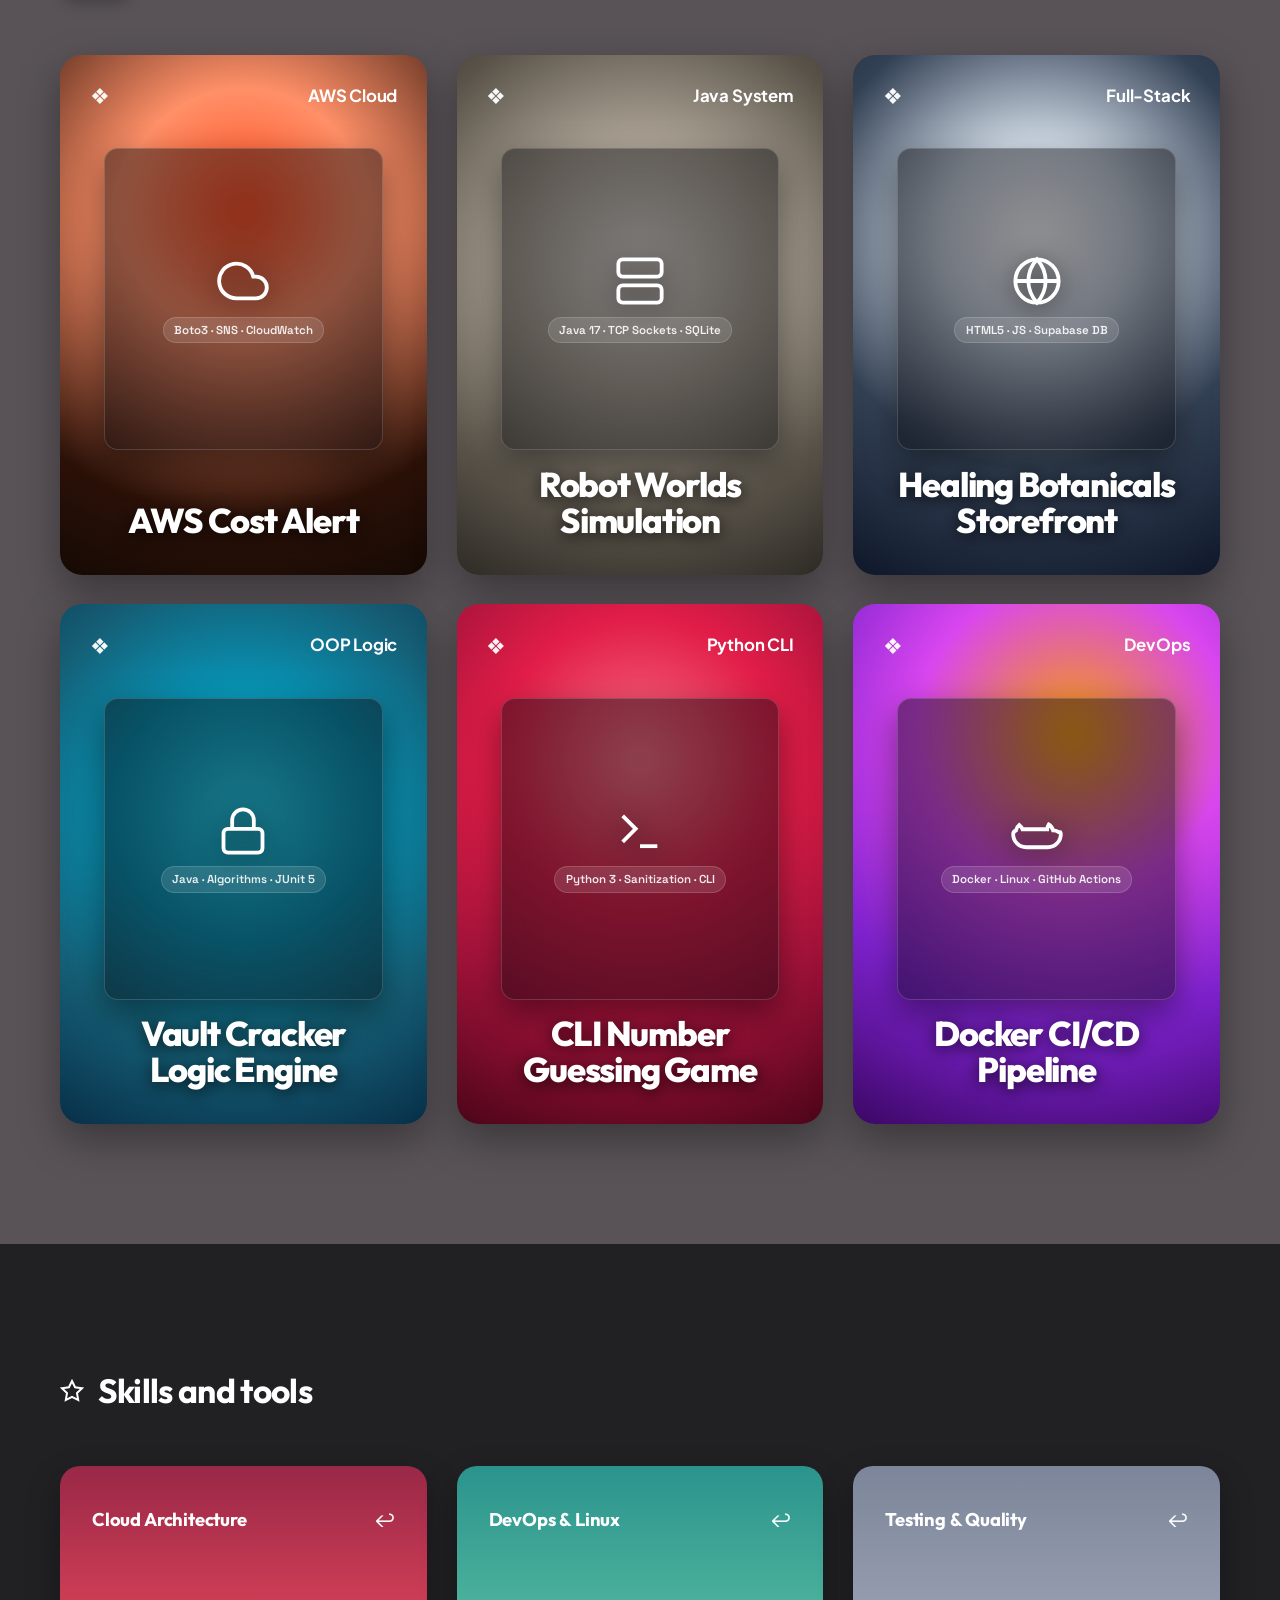
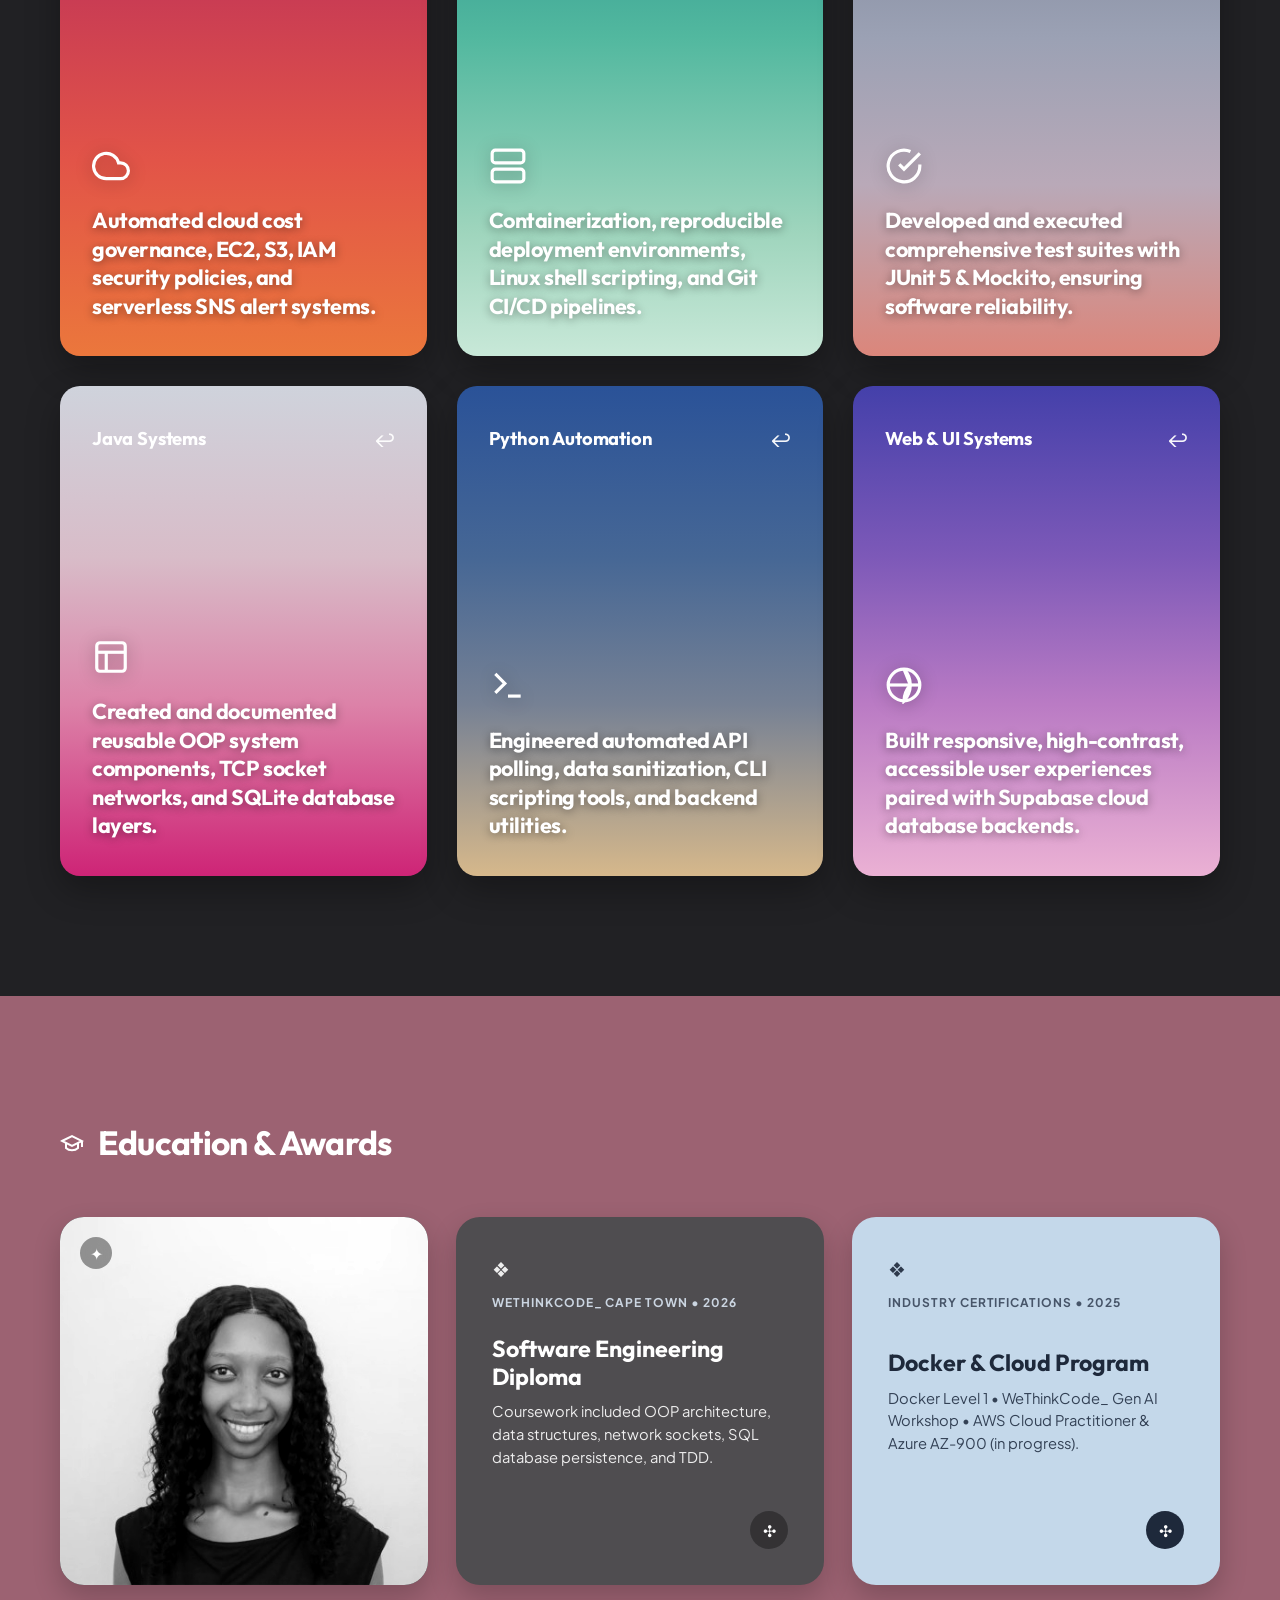
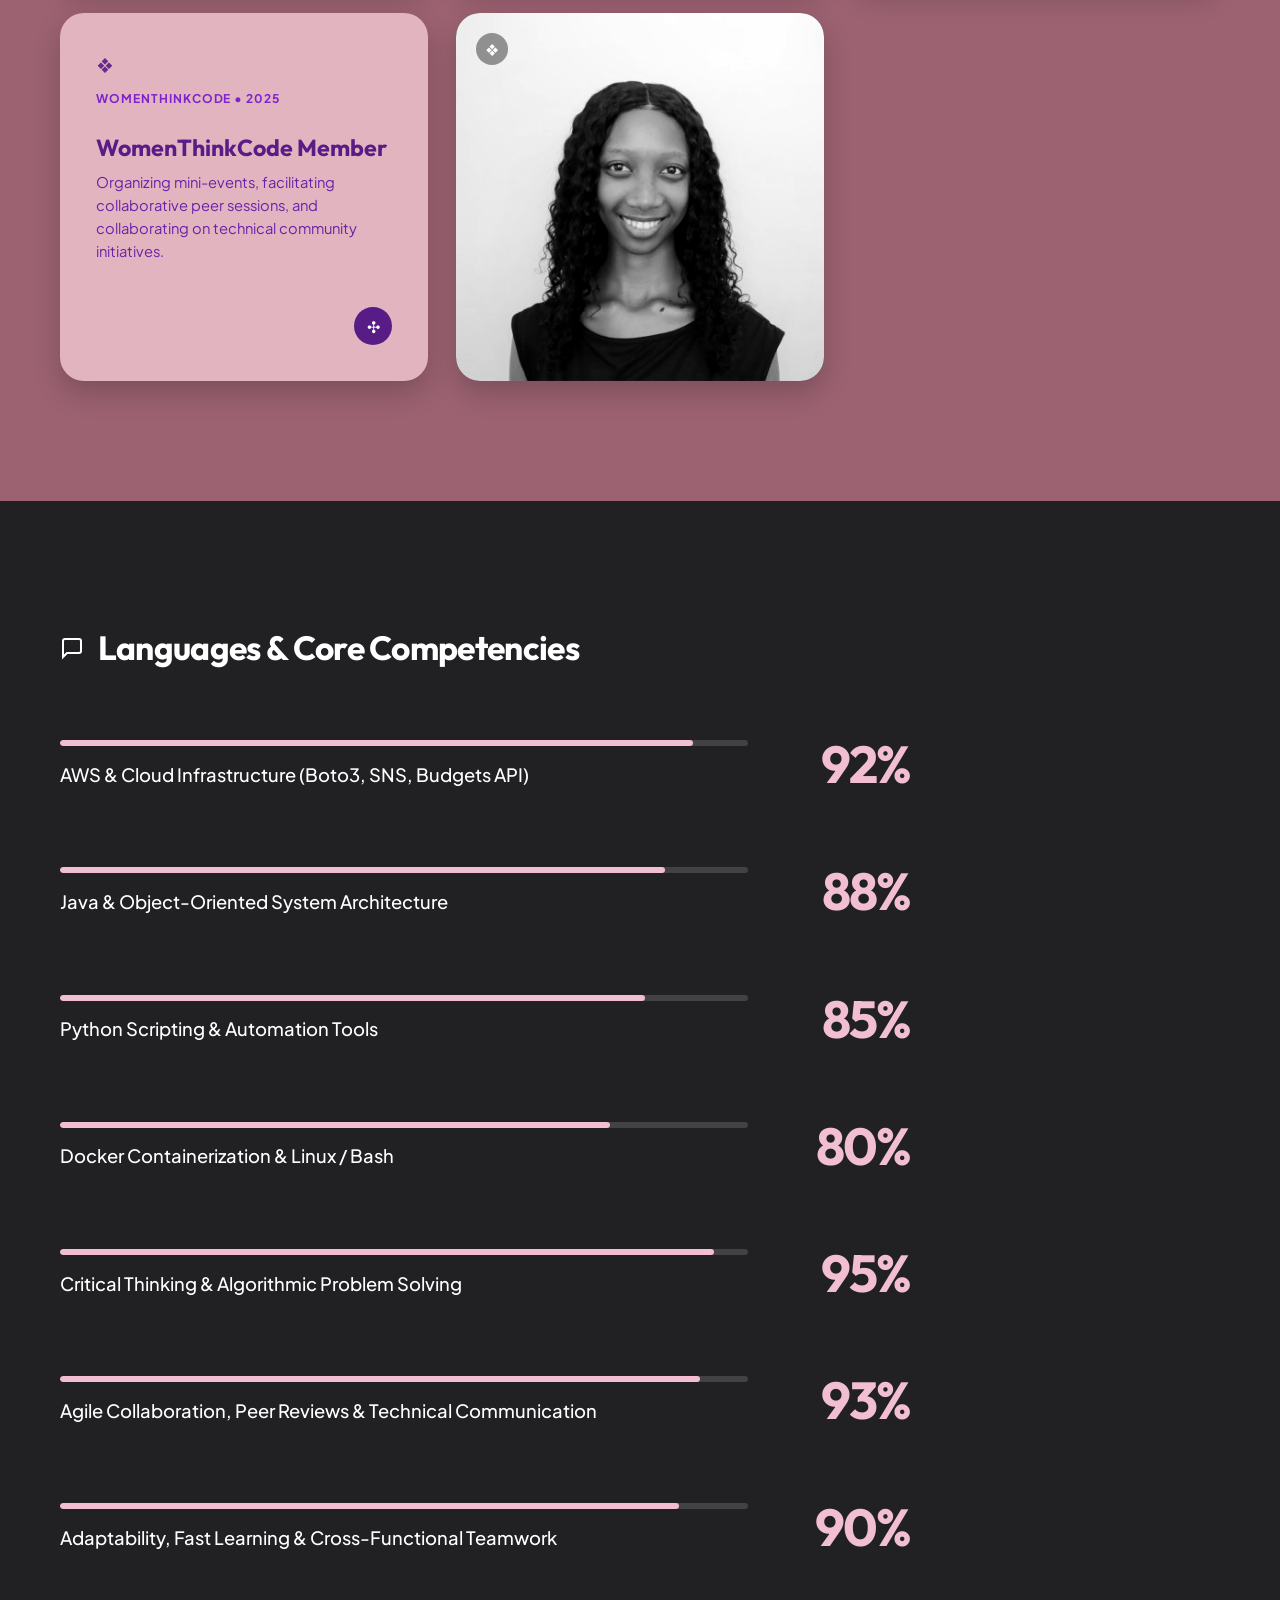
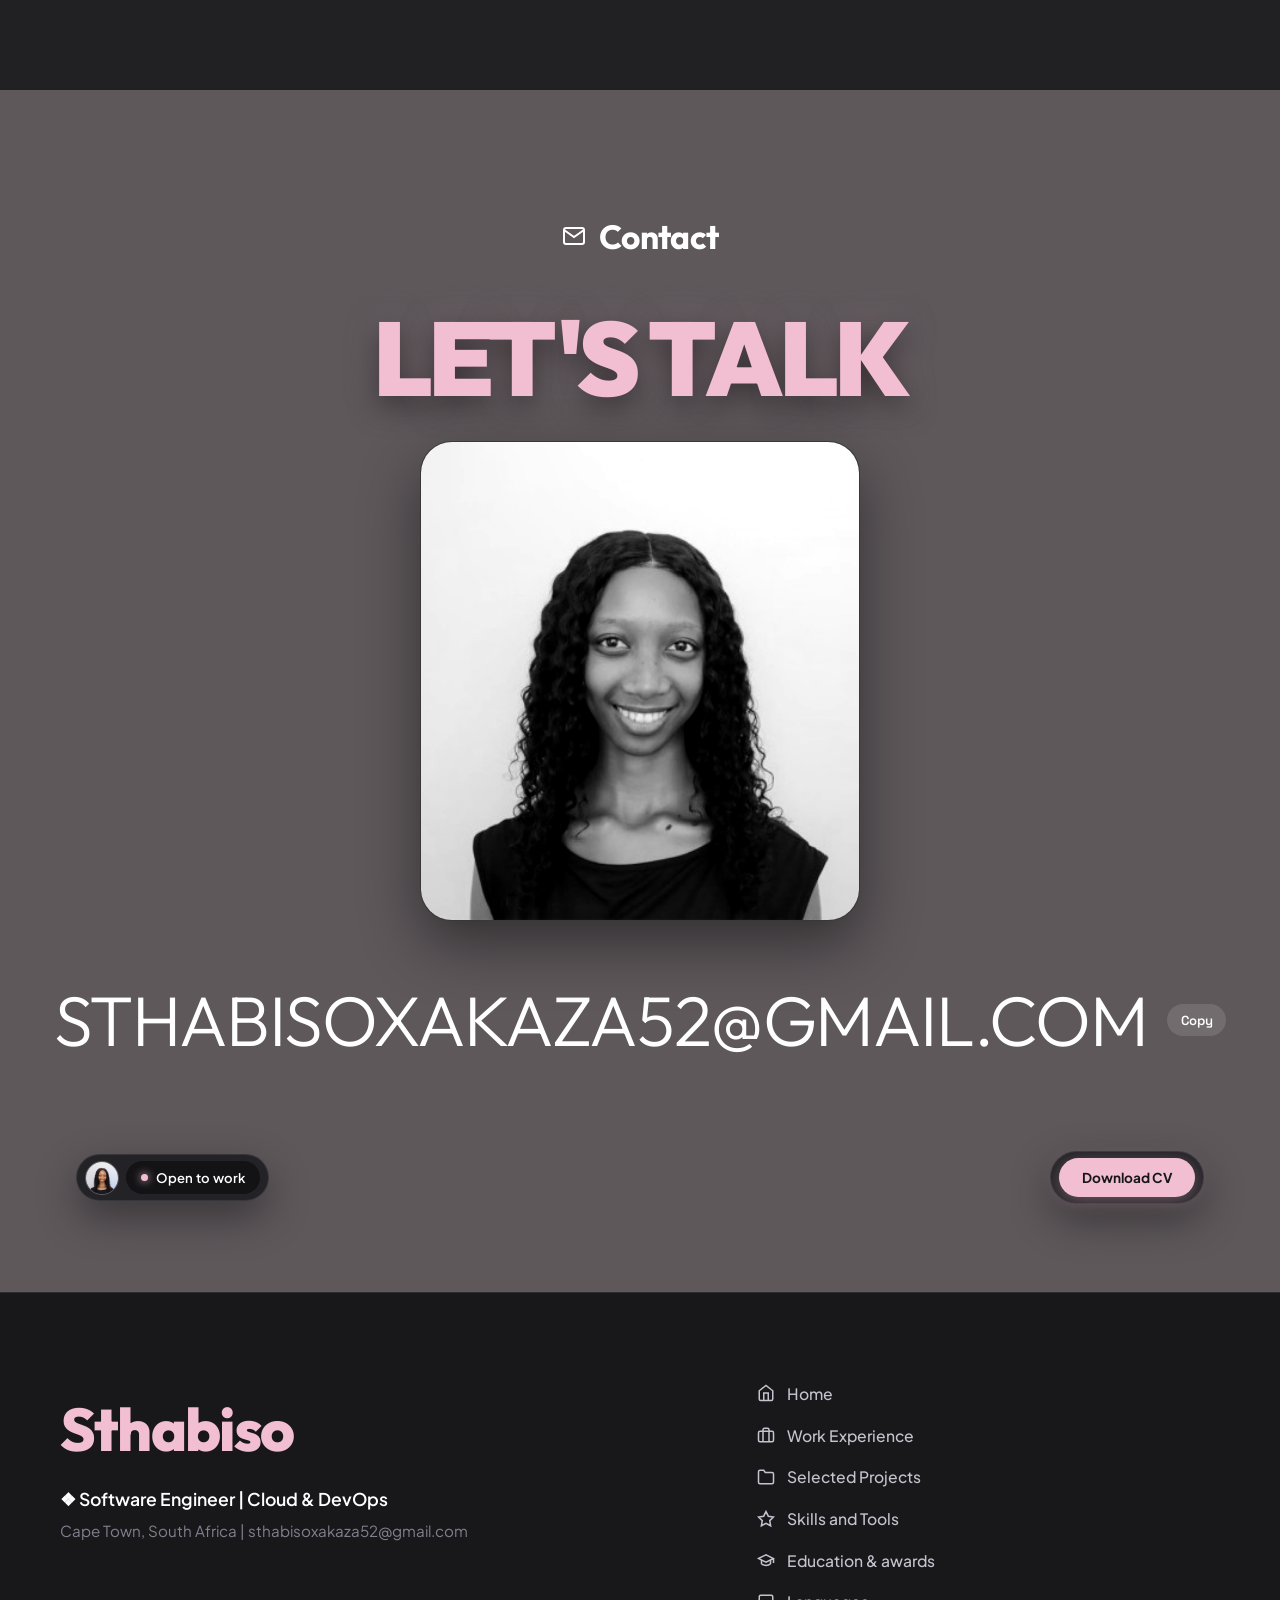
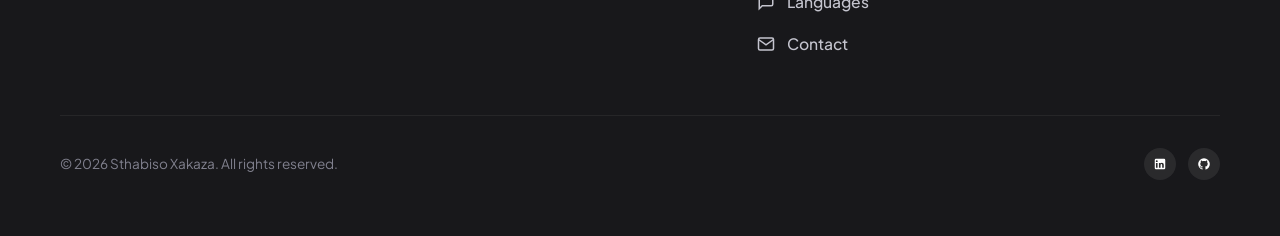
==== commit e27a0368: "Update soft skill to Adaptability, Fast Learning & Cross-Functional Teamwork" ====
--- a/new-site/index.html
+++ b/new-site/index.html
@@ -363,7 +363,7 @@
           <div class="lang-item">
             <div class="lang-left">
               <div class="lang-bar-track"><div class="lang-bar-fill" data-percentage="90%"></div></div>
-              <span class="lang-label">Adaptability, Fast Learning & Community Leadership</span>
+              <span class="lang-label">Adaptability, Fast Learning & Cross-Functional Teamwork</span>
             </div>
             <div class="lang-score">90%</div>
           </div>
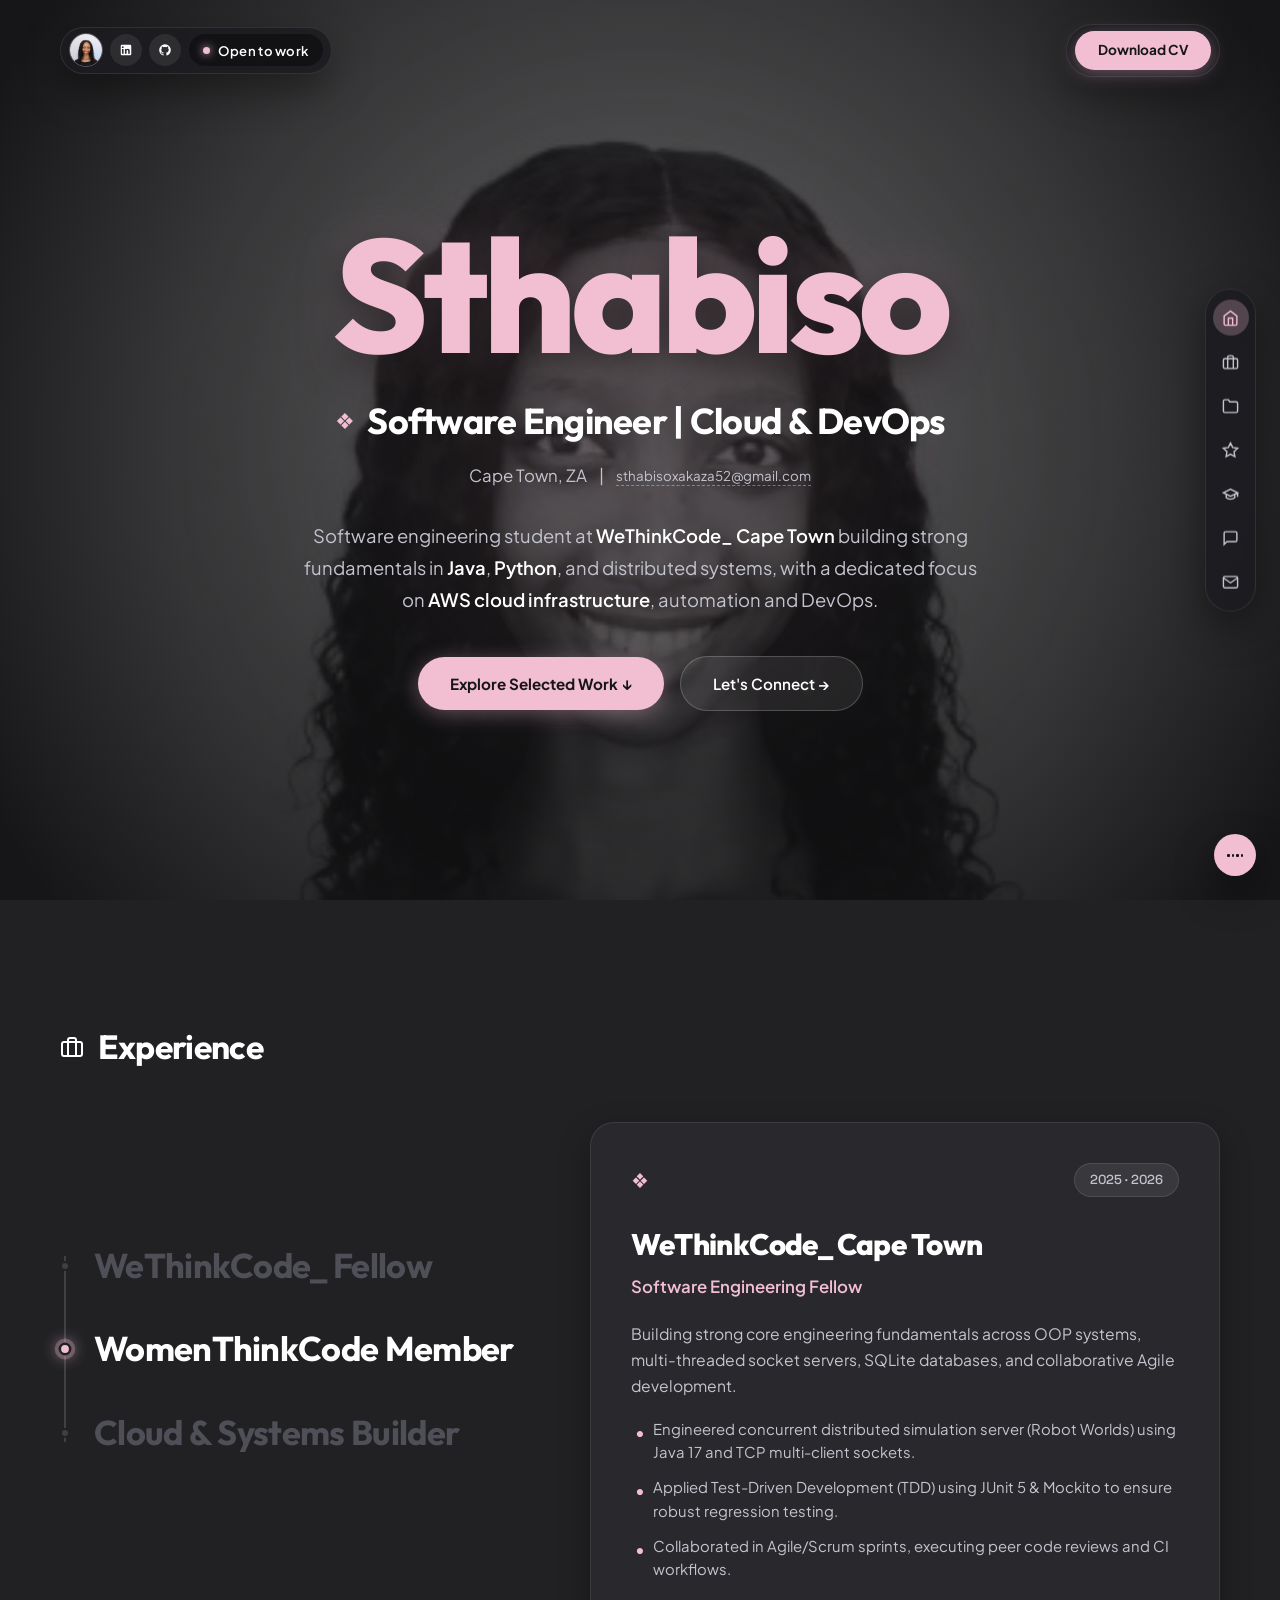
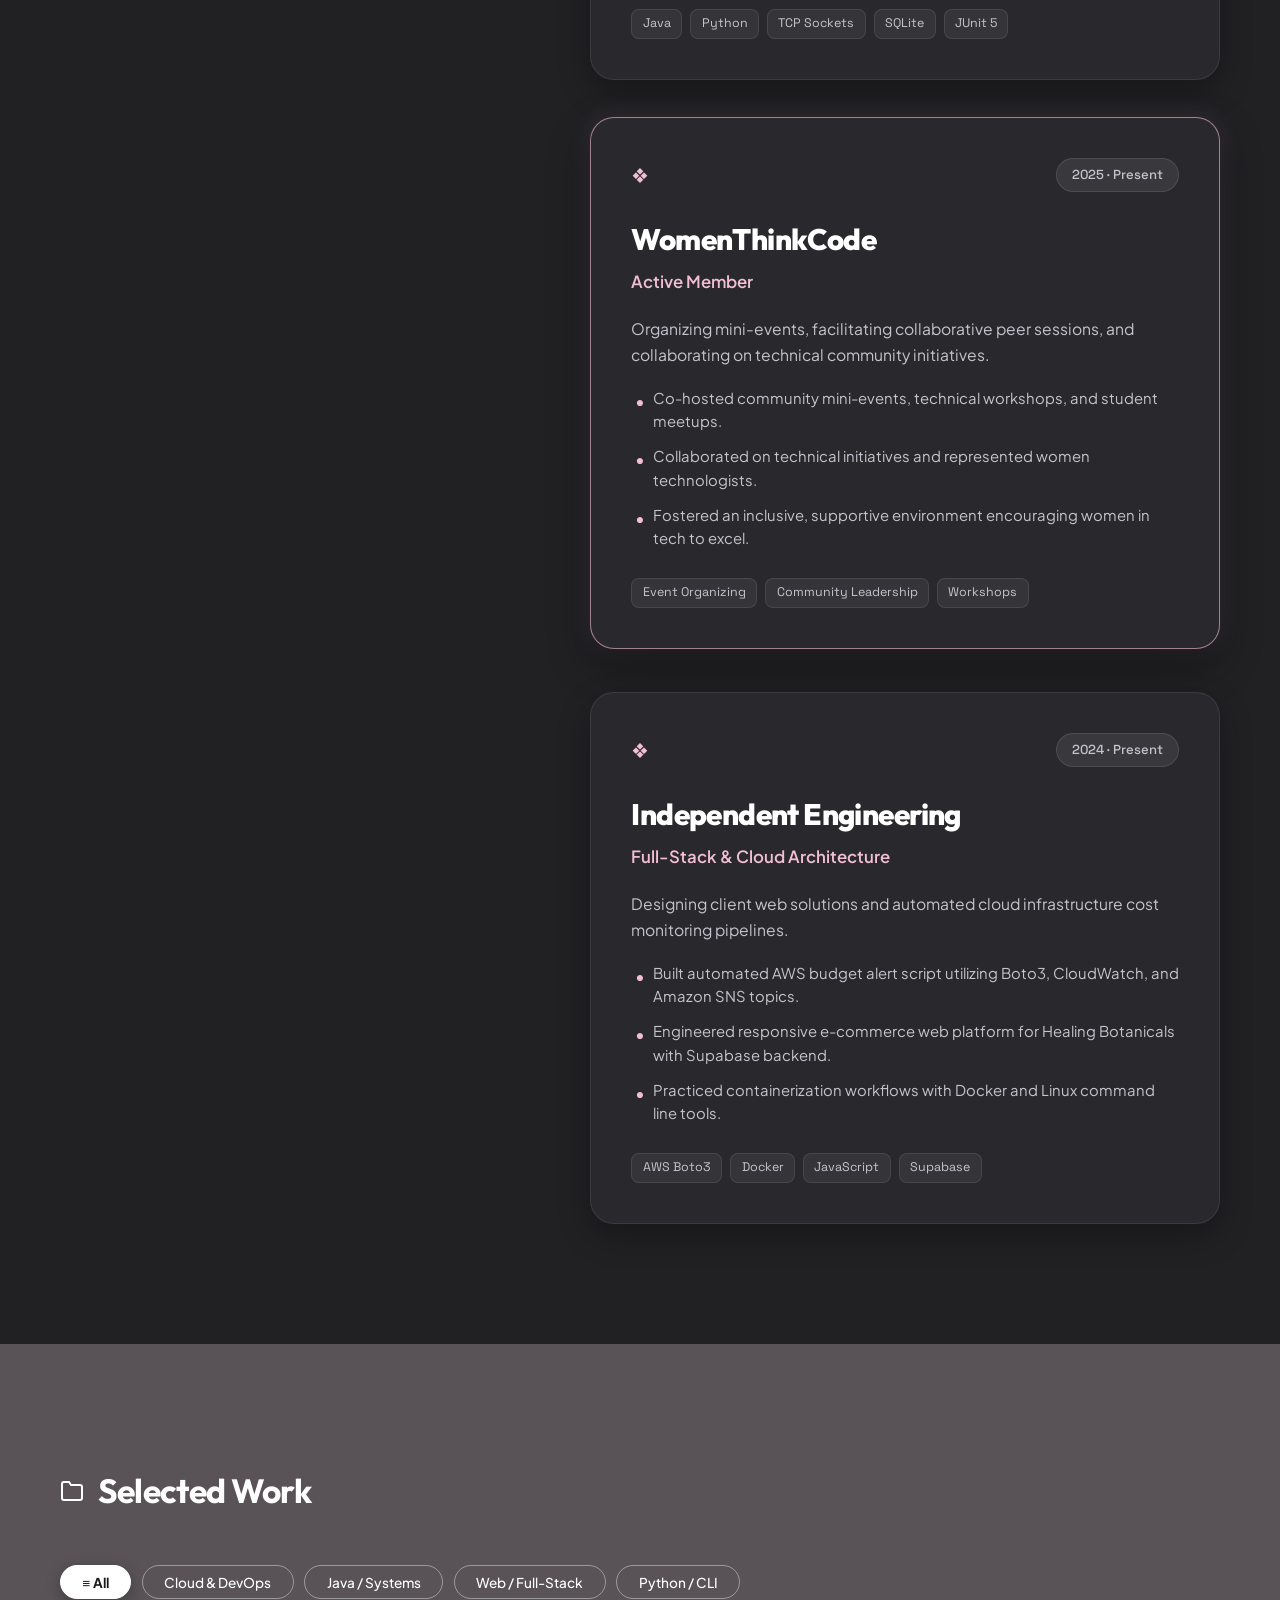
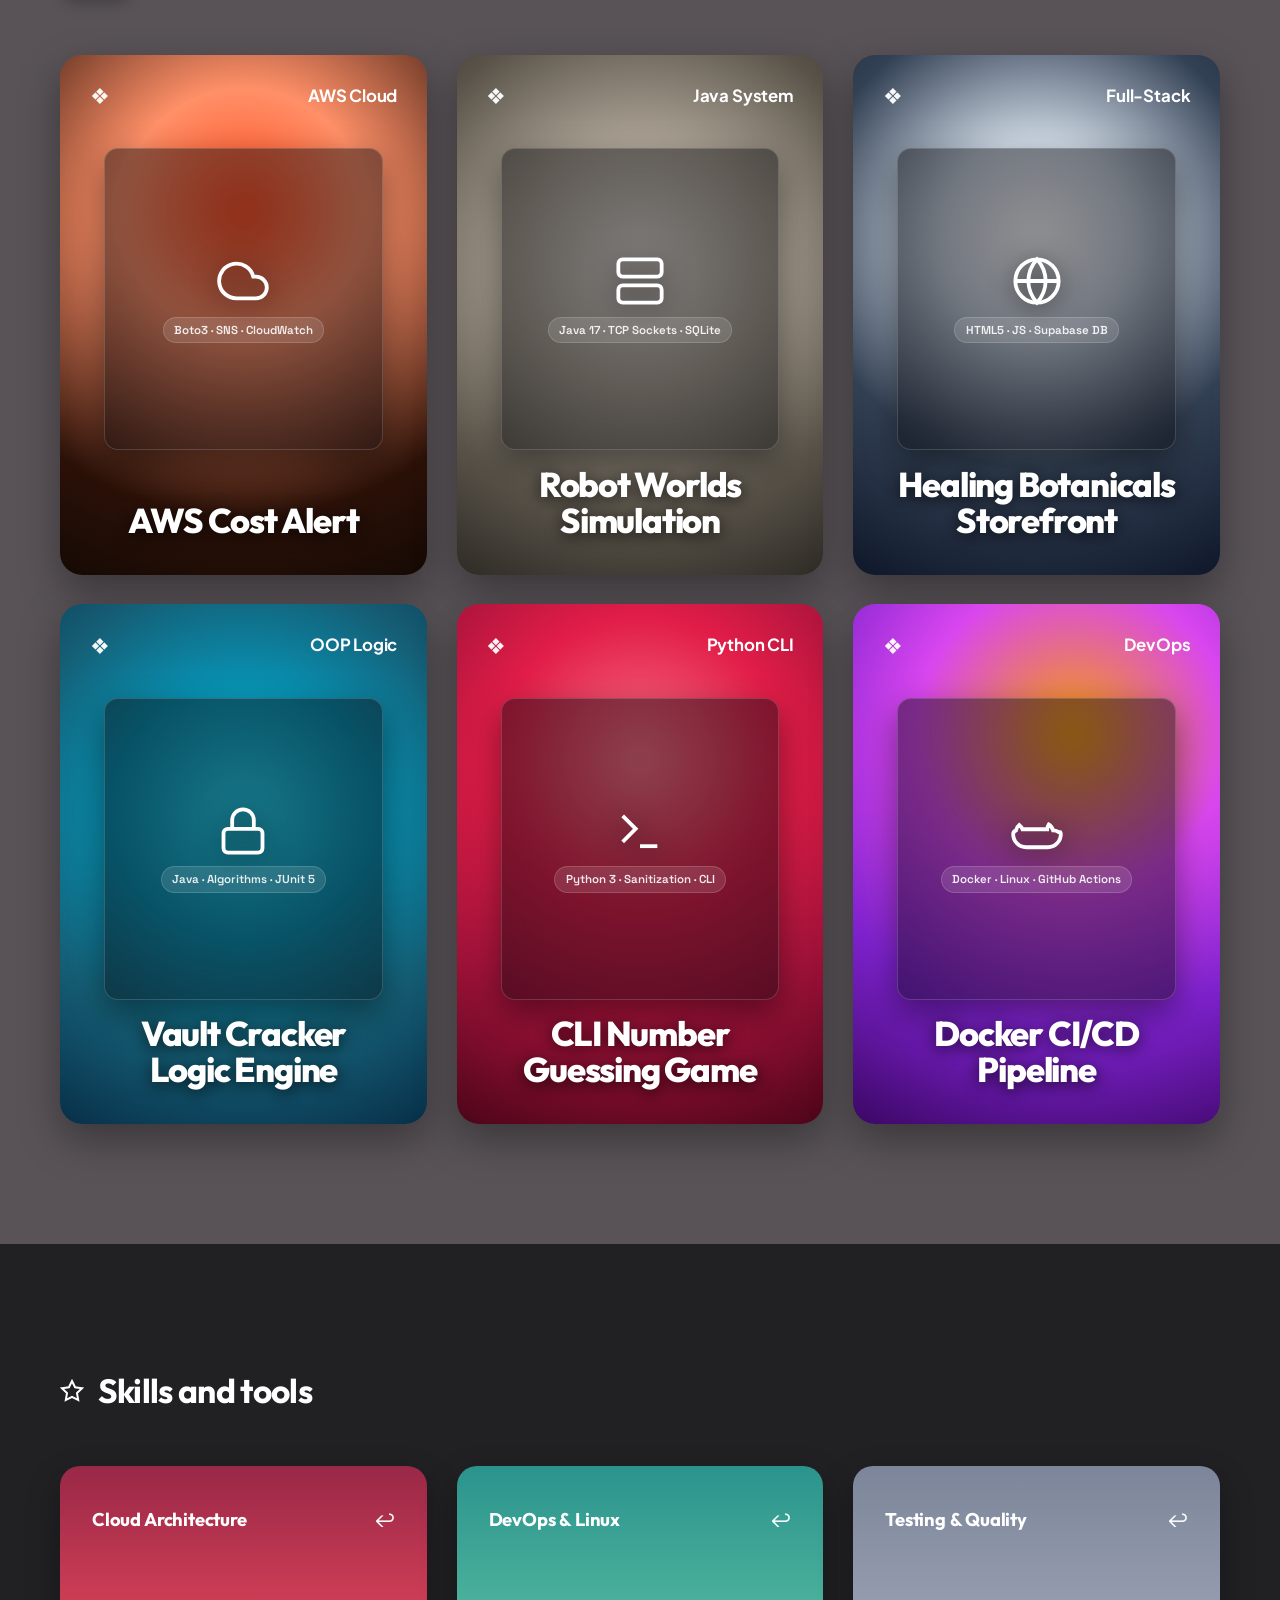
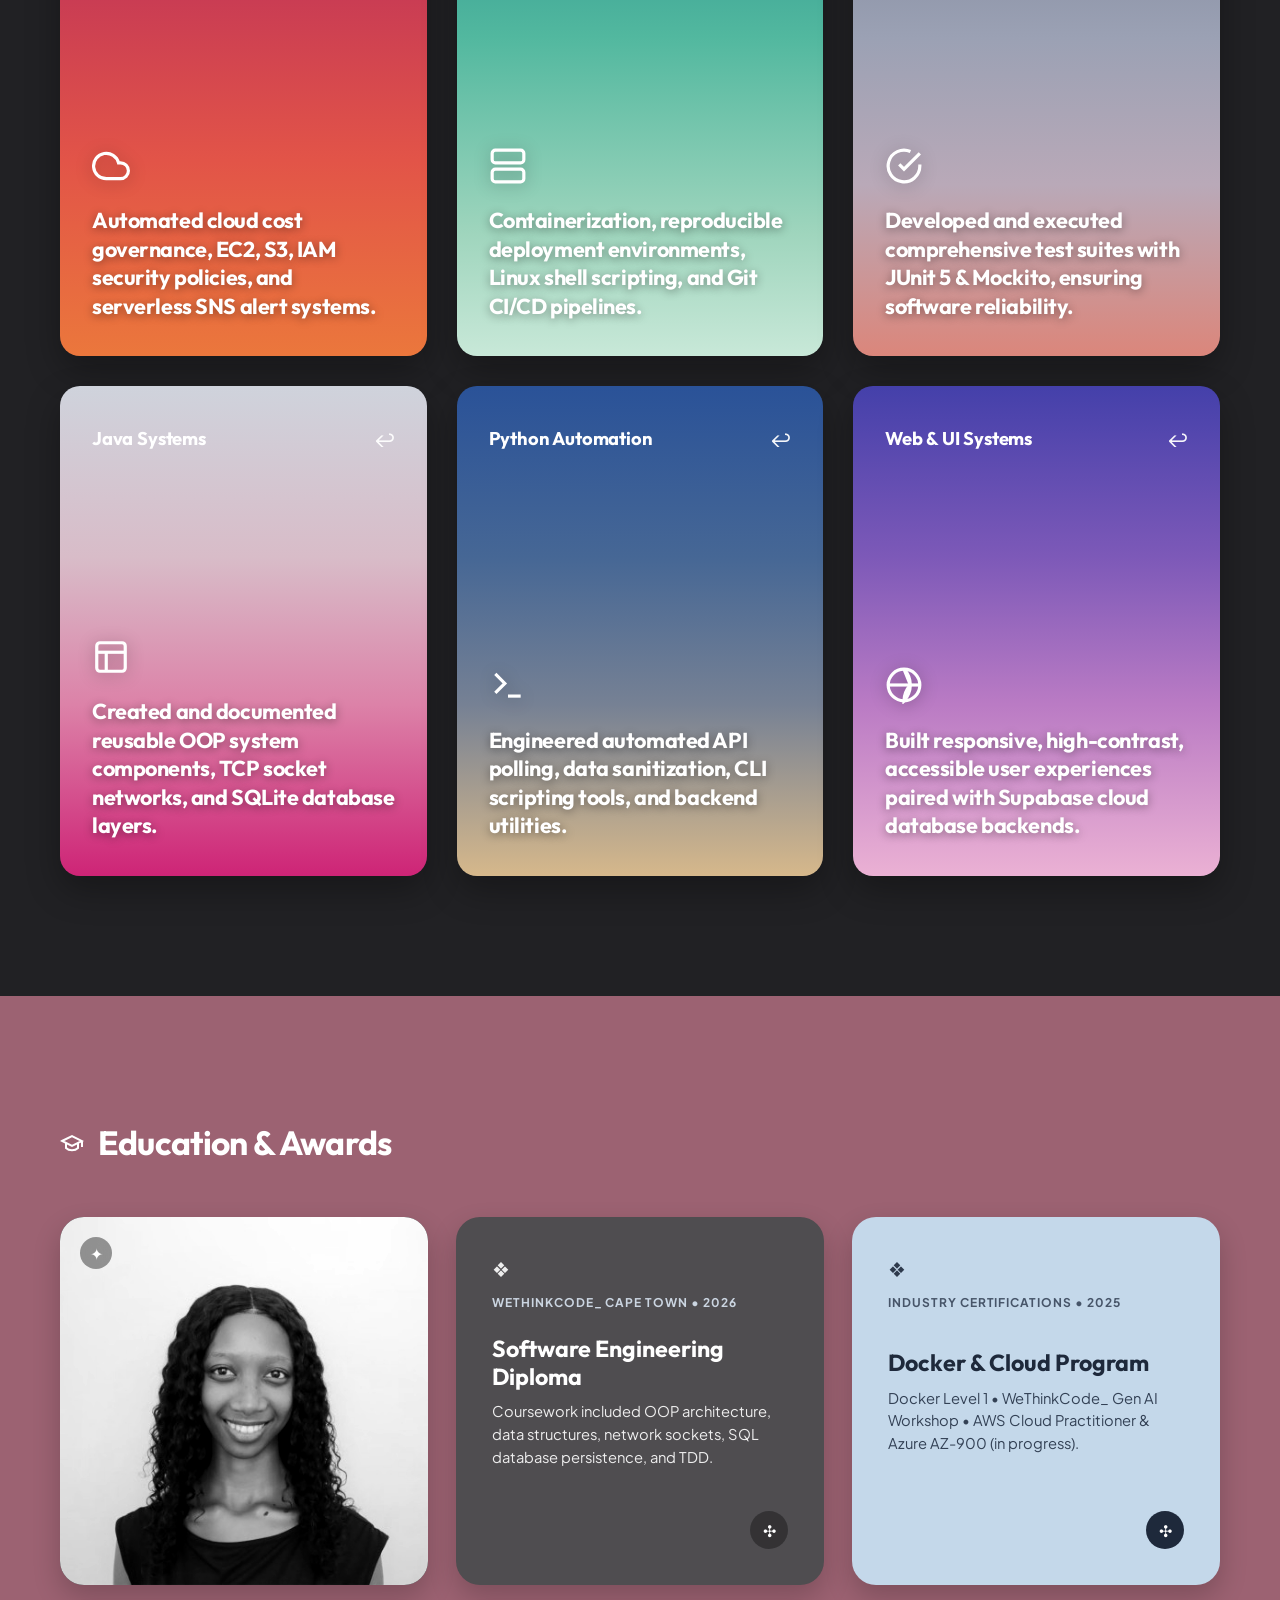
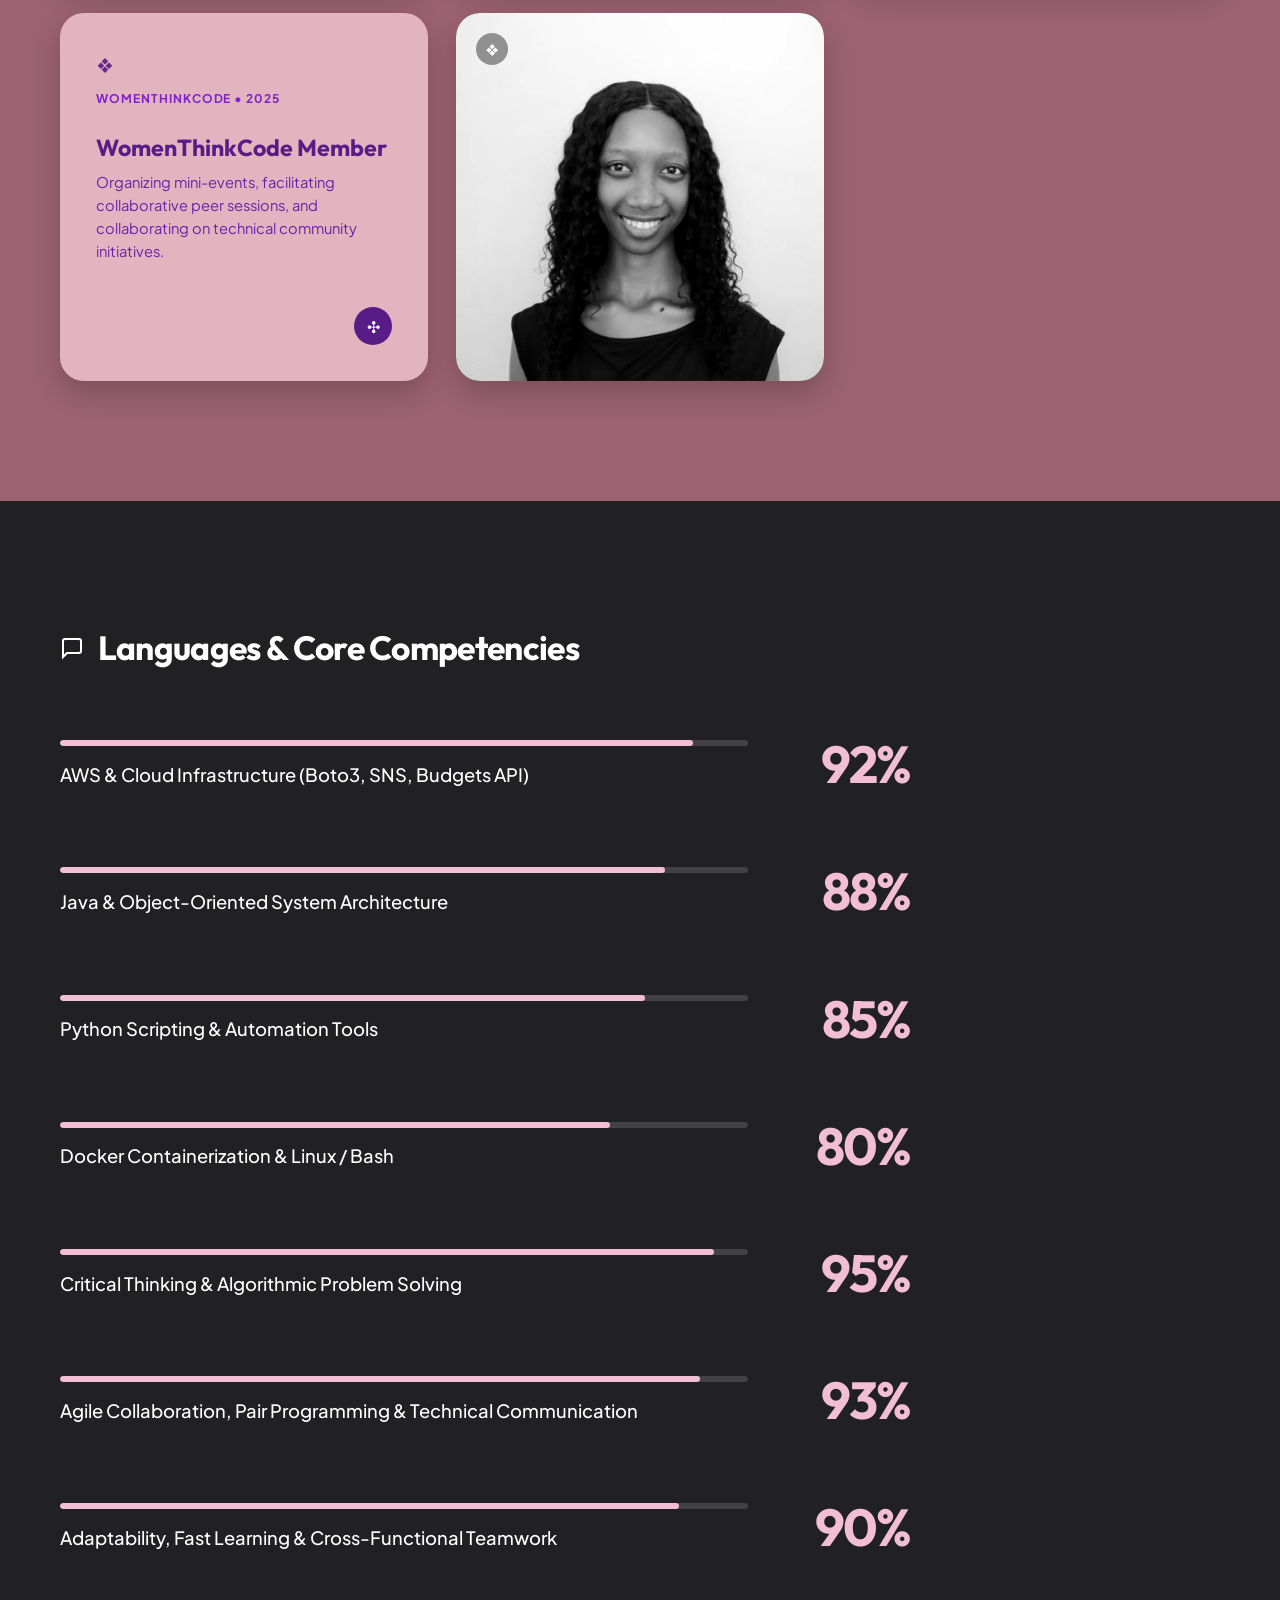
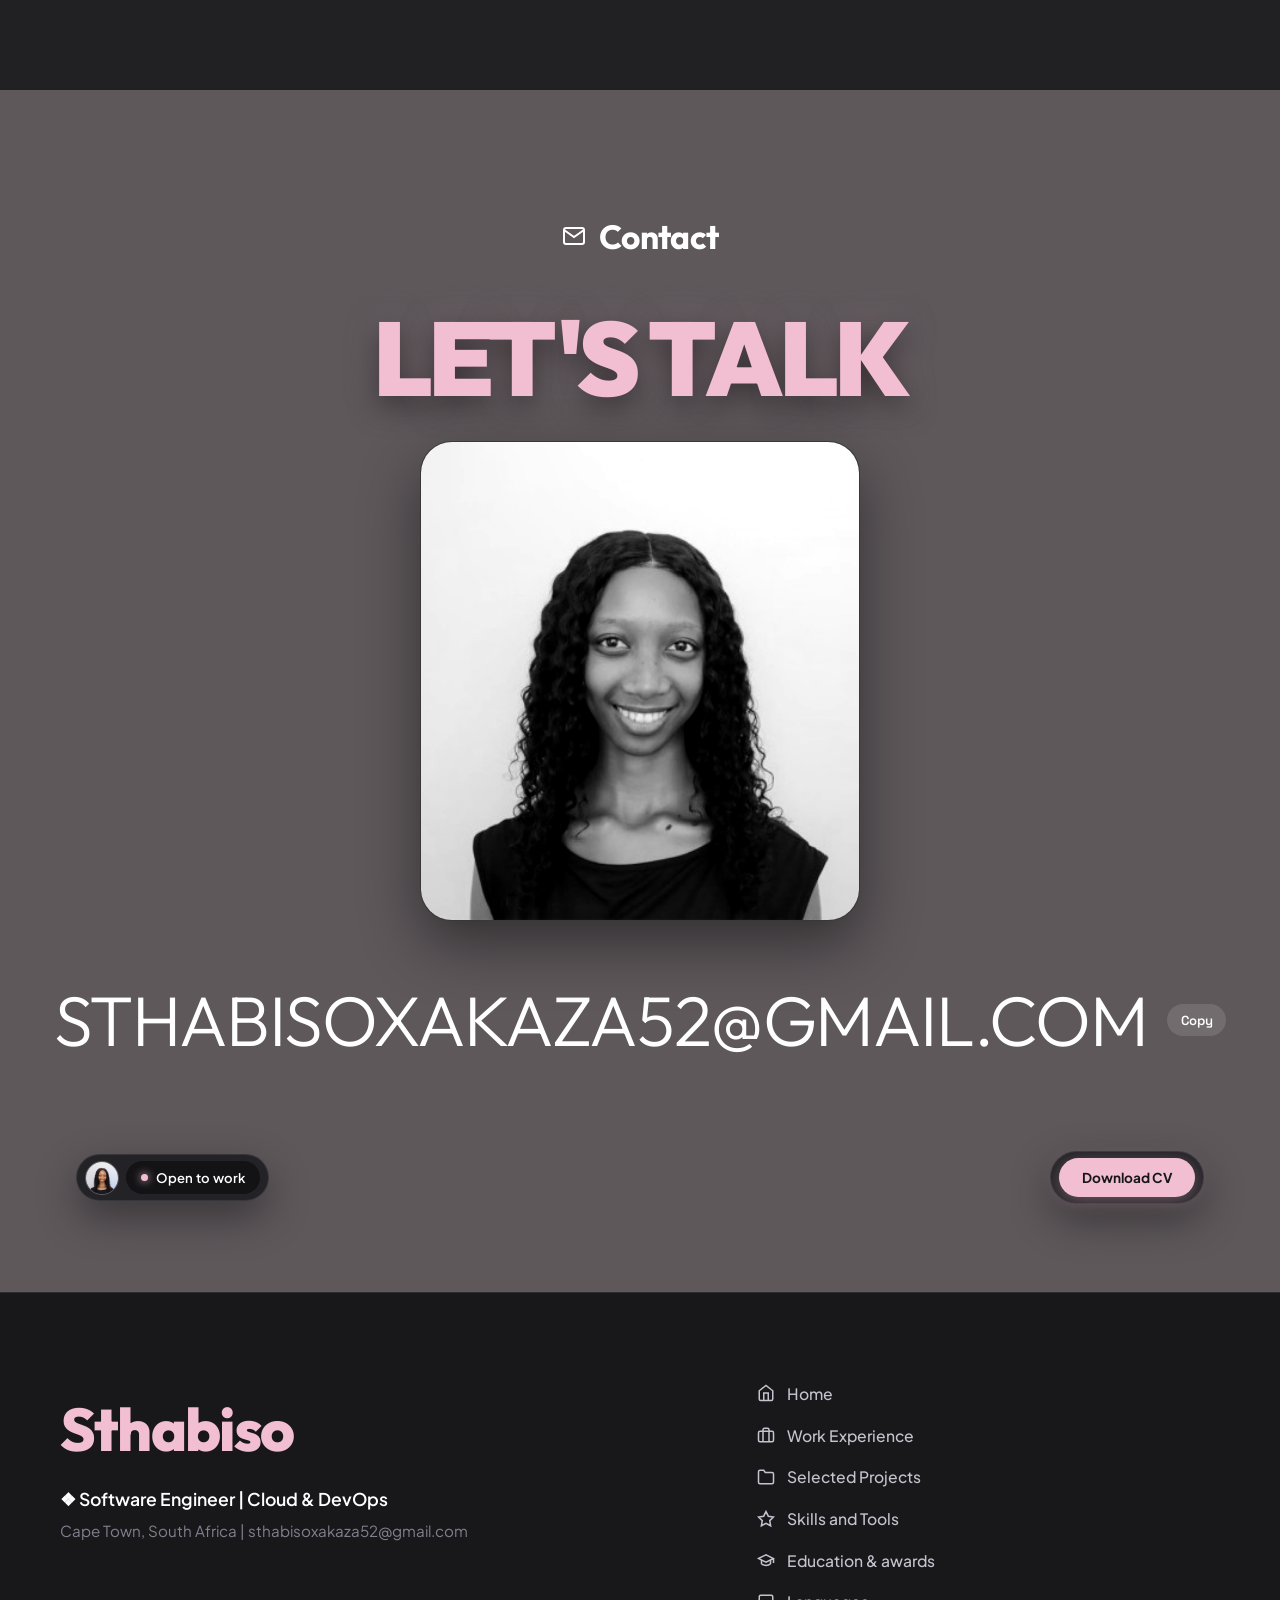
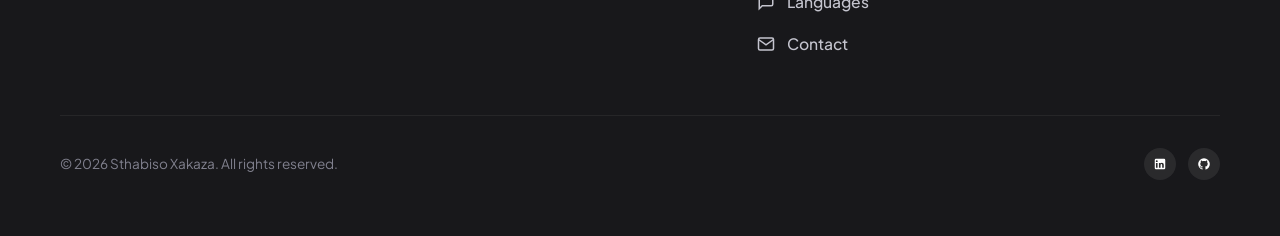
==== commit 5241c2bf: "Update soft skill from peer reviews to Pair Programming" ====
--- a/new-site/index.html
+++ b/new-site/index.html
@@ -355,7 +355,7 @@
           <div class="lang-item">
             <div class="lang-left">
               <div class="lang-bar-track"><div class="lang-bar-fill" data-percentage="93%"></div></div>
-              <span class="lang-label">Agile Collaboration, Peer Reviews & Technical Communication</span>
+              <span class="lang-label">Agile Collaboration, Pair Programming & Technical Communication</span>
             </div>
             <div class="lang-score">93%</div>
           </div>
